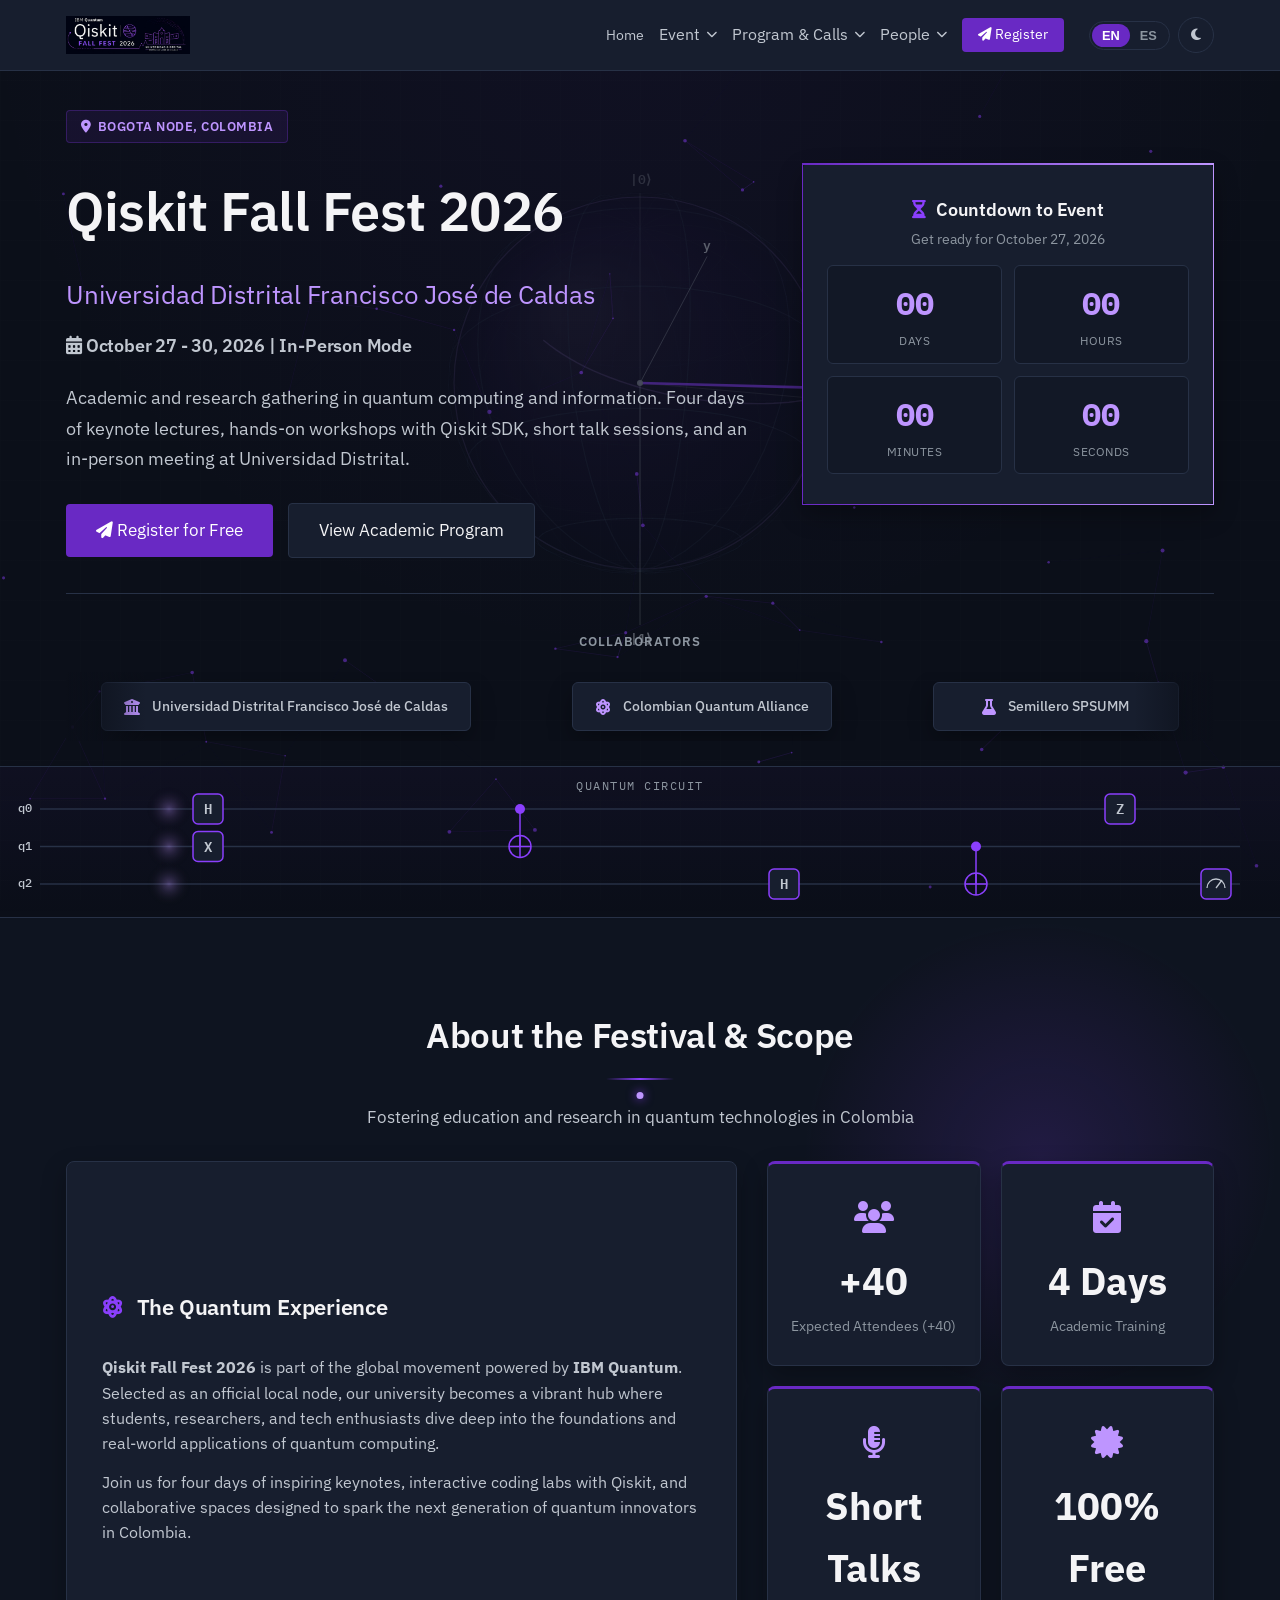
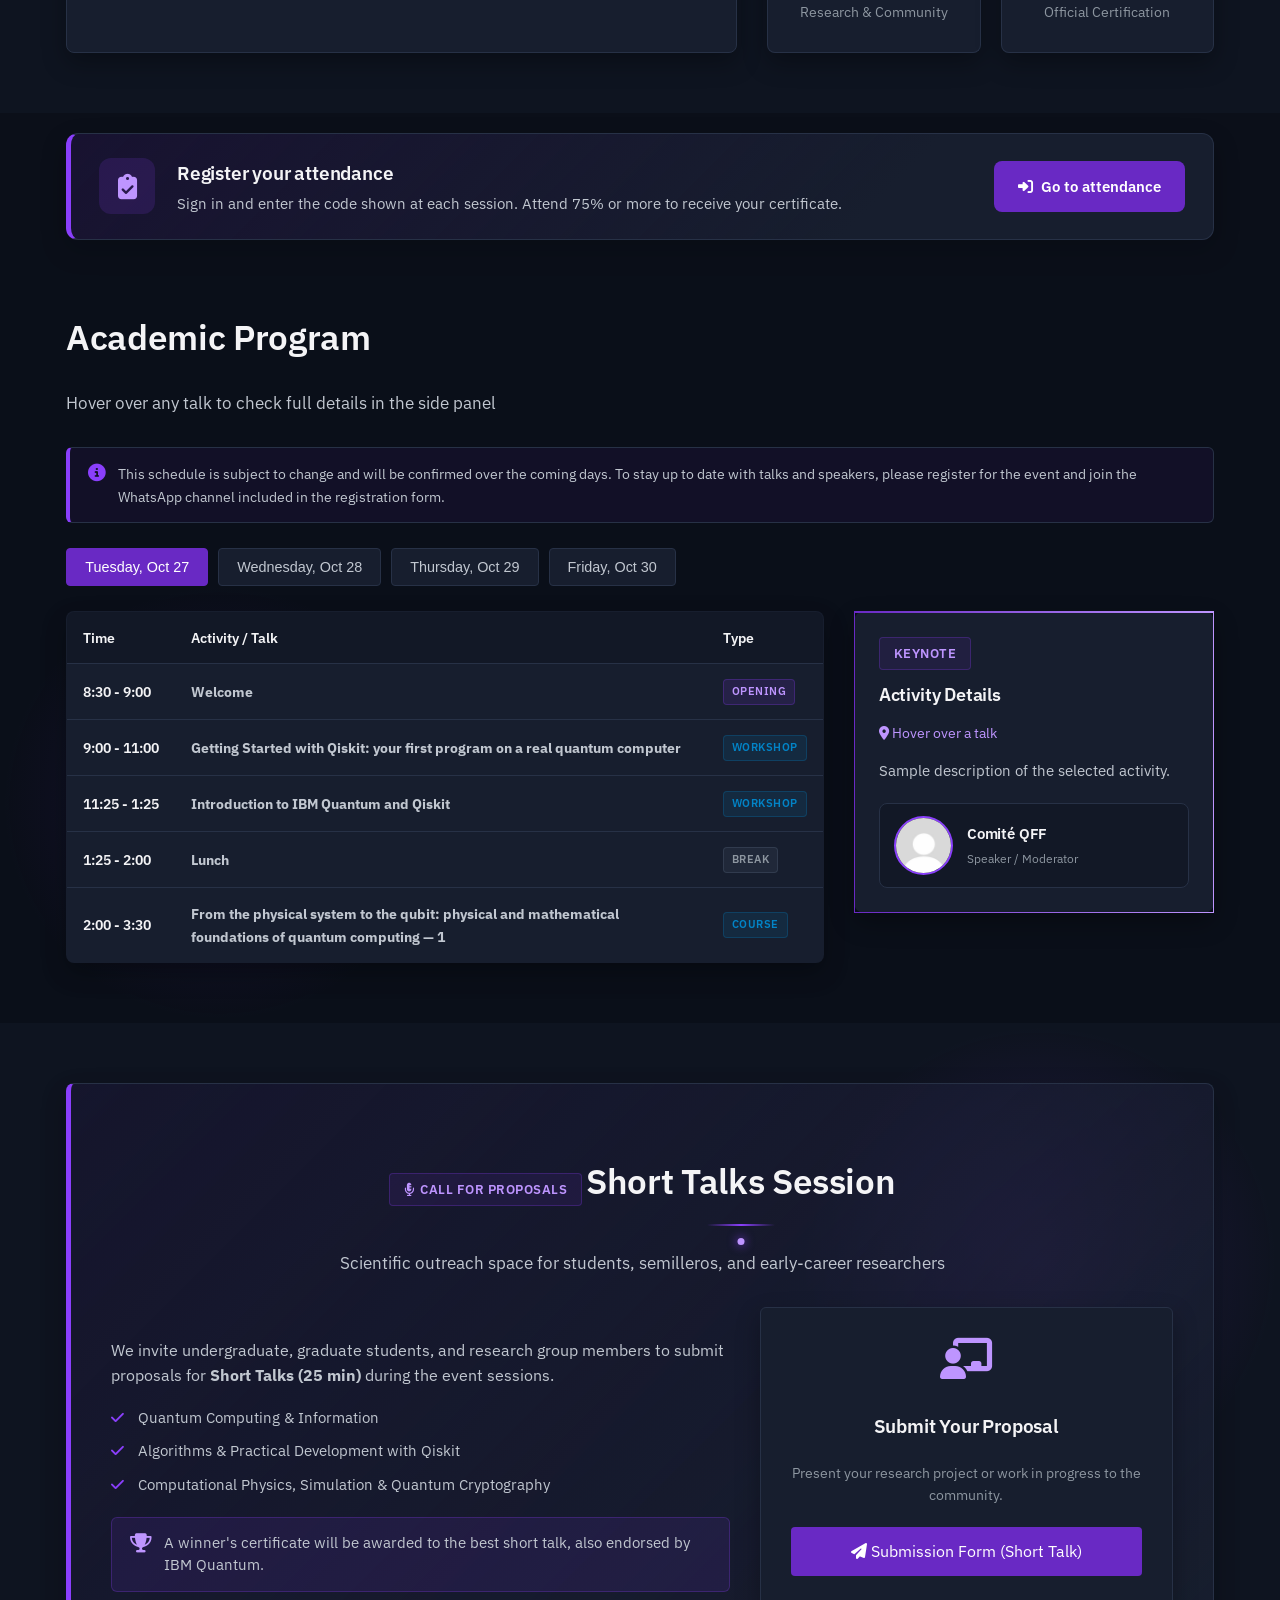
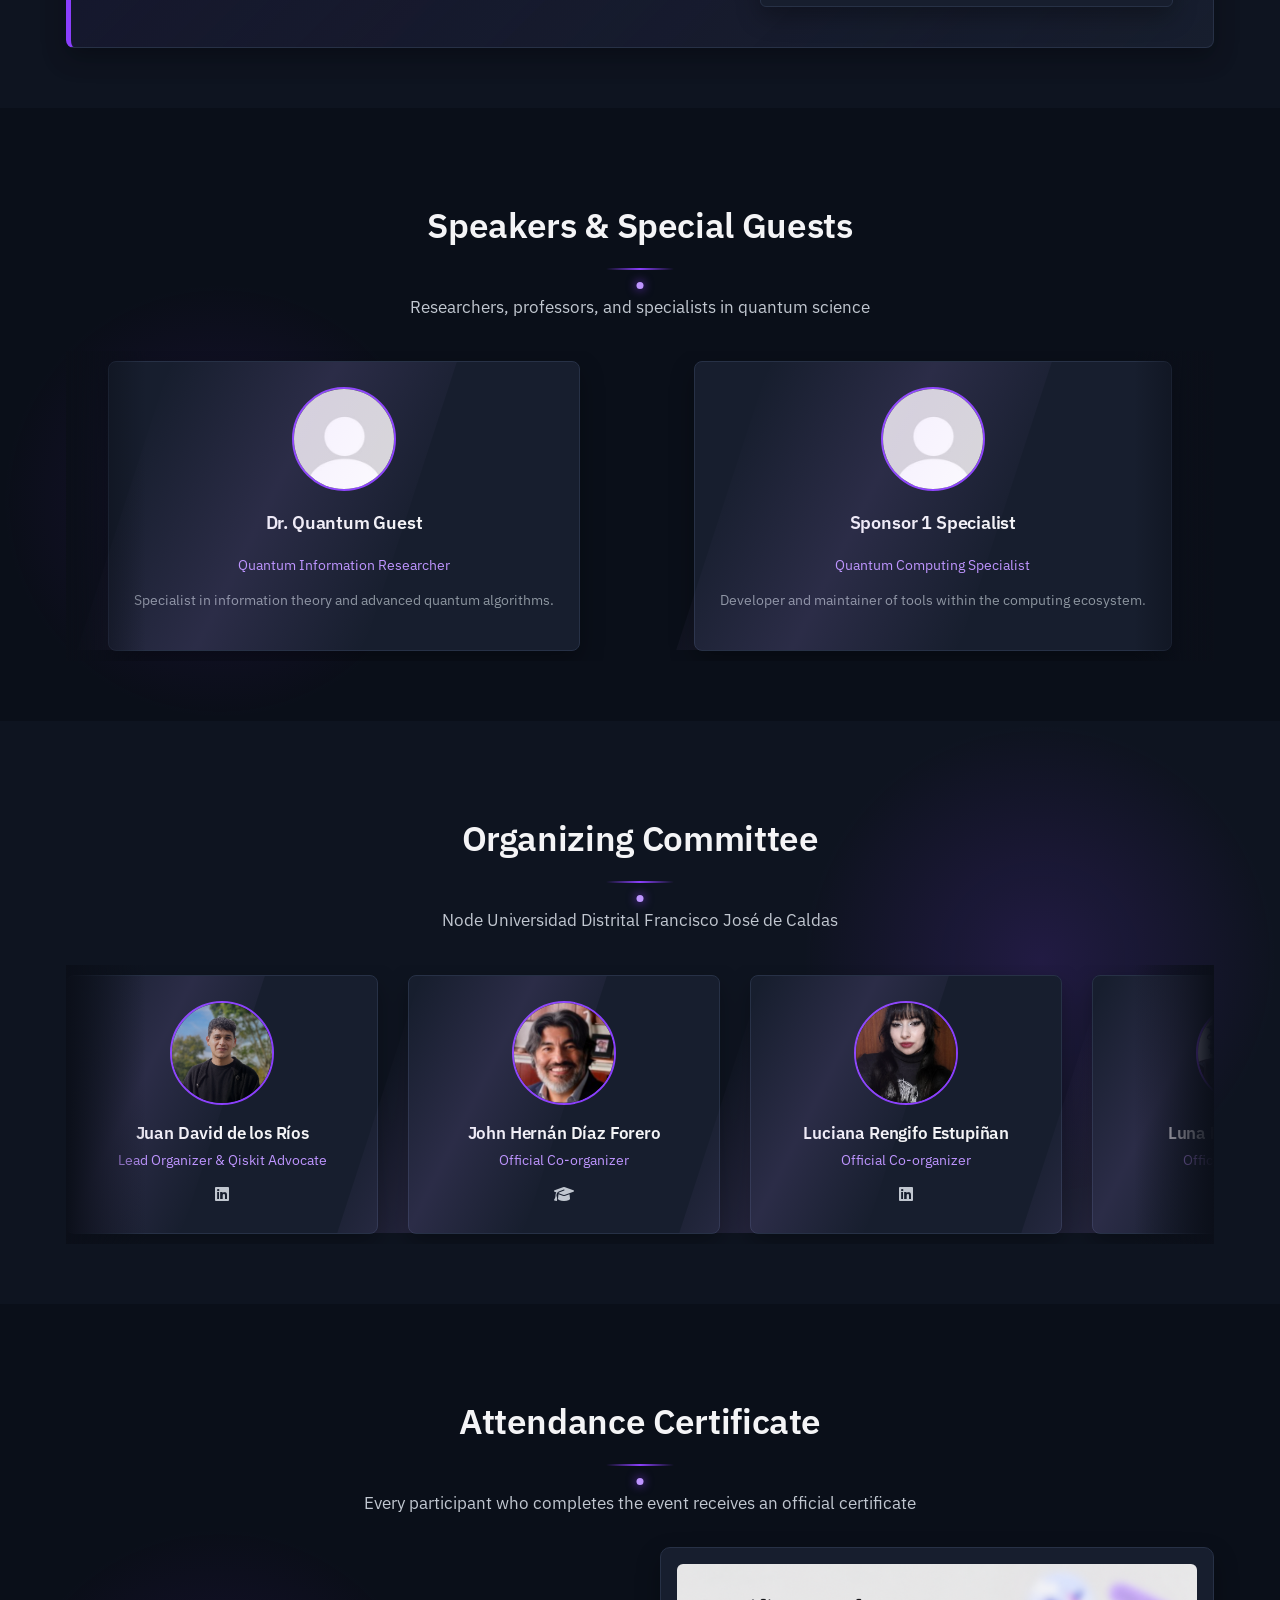
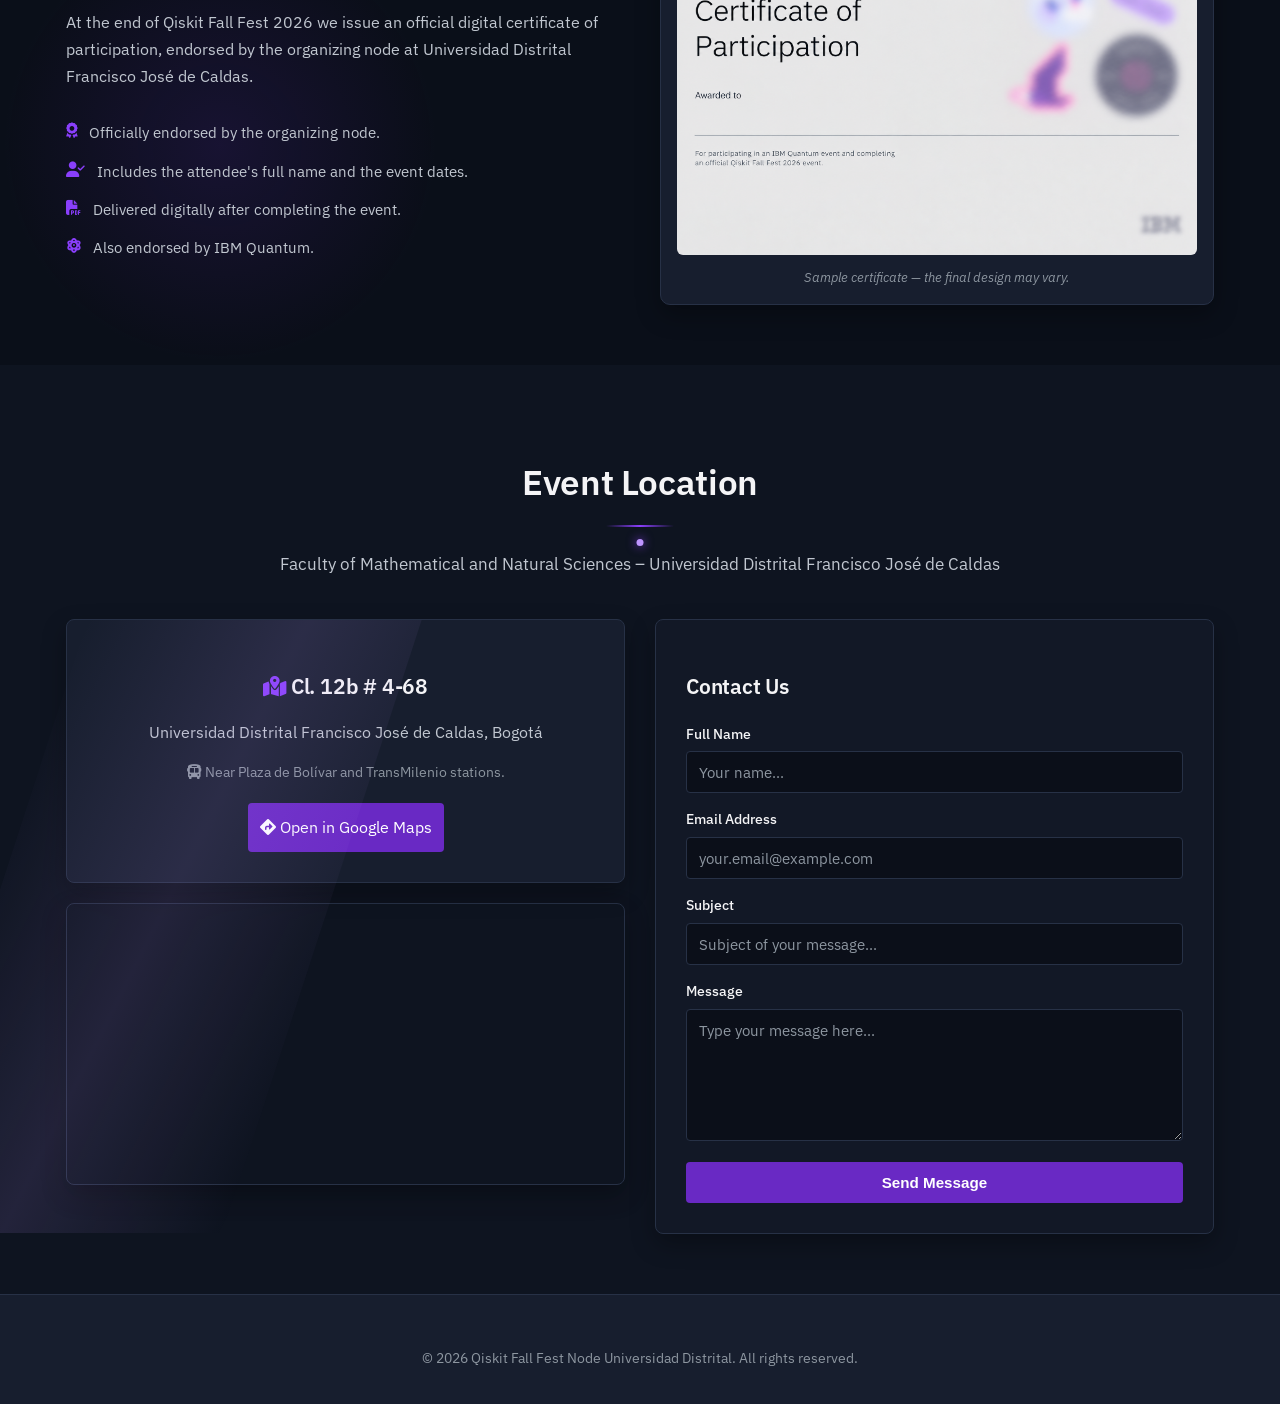
==== index.html @ 5999b95b "Agrega perfiles/resúmenes de Claudia, Federico, Jaime, Diego y Samuel; enlaza foto de Federico - Des" ====
<!DOCTYPE html>
<html lang="en">
<head>
    <meta charset="UTF-8">
    <meta name="viewport" content="width=device-width, initial-scale=1.0">
    <title>Qiskit Fall Fest 2026 - Universidad Distrital Francisco José de Caldas</title>
    <meta name="description" content="Qiskit Fall Fest 2026 at Universidad Distrital Francisco José de Caldas. In-person quantum computing event in Bogotá.">

    <!-- Favicon -->
    <link rel="icon" type="image/png" sizes="32x32" href="favicon.PNG">
    <link rel="icon" type="image/png" sizes="192x192" href="favicon.PNG">
    <link rel="apple-touch-icon" href="favicon.PNG">
    <link rel="shortcut icon" href="favicon.PNG">

    <!-- Fonts & Icons -->
    <link rel="preconnect" href="https://fonts.googleapis.com">
    <link rel="preconnect" href="https://fonts.gstatic.com" crossorigin>
    <link href="https://fonts.googleapis.com/css2?family=IBM+Plex+Sans:wght@300;400;500;600;700&family=IBM+Plex+Mono:wght@400;500&display=swap" rel="stylesheet">
    <link rel="stylesheet" href="https://cdnjs.cloudflare.com/ajax/libs/font-awesome/6.4.0/css/all.min.css">

    <!-- Site styles (modular, see assets/css/) -->
    <link rel="stylesheet" href="assets/css/main.css?v=15">
</head>

<body>

    <!-- Fondo ambiental global tipo constelación cuántica
         (Canvas fijo detrás de todo, assets/js/quantum-field.js) -->
    <canvas class="quantum-field" data-quantum-field aria-hidden="true"></canvas>

    <!-- ========================================== -->
    <!-- 1. BARRA DE NAVEGACIÓN -->
    <!-- ========================================== -->

    <nav
        class="navbar"
        id="navbar"
        style="background-color: var(--ibm-card-bg); border-bottom: 1px solid var(--ibm-border); position: fixed; top: 0; left: 0; width: 100%; z-index: 1000;"
    >
        <div
            class="container"
            style="display: flex; justify-content: space-between; align-items: center; height: 70px;"
        >

            <div class="nav-logo">
                <a
                    href="#home"
                    style="display: flex; align-items: center; text-decoration: none;"
                >
                    <img
                        id="dynamicNavLogo"
                        src="Logos/logo_oscuro.png"
                        alt="Qiskit Fall Fest 2026 Logo"
                        class="nav-dynamic-logo"
                    >
                </a>
            </div>

            <div
                class="nav-menu"
                style="display: flex; align-items: center; gap: 15px;"
                id="nav-menu"
            >

                <a
                    href="#home"
                    class="nav-link"
                    data-i18n="nav-home"
                    style="color: var(--text-secondary); text-decoration: none; font-size: 0.9rem;"
                >
                    Home
                </a>

                <div class="nav-item-dropdown">
                    <span class="nav-link dropdown-toggle">
                        <span data-i18n="menu-event">Event</span>
                        <i class="fas fa-chevron-down" style="font-size: 0.7rem;"></i>
                    </span>

                    <div class="dropdown-menu">
                        <a href="#about" class="dropdown-item" data-i18n="nav-about">
                            About Us
                        </a>

                        <a href="#collaborators" class="dropdown-item" data-i18n="nav-collaborators">
                            Collaborators
                        </a>

                        <!-- CORREGIDO -->
                        <a href="#location-contact" class="dropdown-item" data-i18n="nav-location">
                            Location
                        </a>

                        <a href="#certificate" class="dropdown-item" data-i18n="nav-certificate">
                            Certificate
                        </a>

                        <a href="#faq" class="dropdown-item" data-i18n="nav-faq">
                            FAQ
                        </a>
                    </div>
                </div>

                <div class="nav-item-dropdown">
                    <span class="nav-link dropdown-toggle">
                        <span data-i18n="menu-program">Program & Calls</span>
                        <i class="fas fa-chevron-down" style="font-size: 0.7rem;"></i>
                    </span>

                    <div class="dropdown-menu">
                        <a href="#program" class="dropdown-item" data-i18n="nav-program">
                            Academic Program
                        </a>

                        <a href="#cfp" class="dropdown-item" data-i18n="nav-cfp">
                            Short Talks
                        </a>

                        <a href="asistencia.html" class="dropdown-item" data-i18n="nav-attendance">
                            Attendance
                        </a>
                    </div>
                </div>

                <div class="nav-item-dropdown">
                    <span class="nav-link dropdown-toggle">
                        <span data-i18n="menu-people">People</span>
                        <i class="fas fa-chevron-down" style="font-size: 0.7rem;"></i>
                    </span>

                    <div class="dropdown-menu">
                        <a href="#speakers" class="dropdown-item" data-i18n="nav-speakers">
                            Speakers & Mentors
                        </a>

                        <a href="#organizers" class="dropdown-item" data-i18n="nav-organizers">
                            Organizing Committee
                        </a>
                    </div>
                </div>

                <!-- FORMULARIO REAL DE REGISTRO -->
                <a
                    href="https://docs.google.com/forms/d/e/1FAIpQLSdIPCCZqMLmc59LAYObOcMxxhM1h4F9Ovhmpxf3Az8NHvDZSg/viewform?usp=preview"
                    target="_blank"
                    rel="noopener noreferrer"
                    class="btn btn-primary"
                    style="padding: 6px 16px; font-size: 0.85rem; background-color: var(--ibm-purple); color: white; text-decoration: none; border-radius: 4px;"
                >
                    <i class="fas fa-paper-plane"></i>
                    <span data-i18n="btn-register-nav">Register</span>
                </a>

                <div class="nav-controls">

                    <div class="lang-switcher">
                        <button
                            class="lang-btn active"
                            id="btn-en"
                            onclick="setLanguage('en')"
                        >
                            EN
                        </button>

                        <button
                            class="lang-btn"
                            id="btn-es"
                            onclick="setLanguage('es')"
                        >
                            ES
                        </button>
                    </div>

                    <div class="theme-switcher">
                        <button
                            class="theme-btn"
                            id="themeToggleBtn"
                            onclick="toggleTheme()"
                            aria-label="Toggle theme"
                        >
                            <i class="fas fa-moon" id="themeIcon"></i>
                        </button>
                    </div>

                </div>
            </div>
        </div>
    </nav>

    <!-- ========================================== -->
    <!-- 2. HERO -->
    <!-- ========================================== -->

    <section id="home" class="hero-section-wrapper">

        <!-- Esfera de Bloch como fondo del hero, detrás del título
             (Canvas, assets/js/bloch-sphere.js) -->
        <canvas
            class="bloch-bg"
            data-bloch-sphere
            aria-hidden="true"
        ></canvas>

        <div class="container">

            <div class="hero-grid">

                <div>

                    <span class="call-badge">
                        <i class="fas fa-map-marker-alt"></i>
                        <span data-i18n="hero-node">
                            Bogota Node, Colombia
                        </span>
                    </span>

                    <h1
                        class="hero-title"
                        style="font-size: 3.4rem; margin-top: 12px; margin-bottom: 12px;"
                    >
                        Qiskit Fall Fest 2026
                    </h1>

                    <h2
                        class="hero-subtitle"
                        style="font-size: 1.6rem; color: var(--ibm-soft-purple); font-weight: 400; margin-bottom: 12px;"
                    >
                        Universidad Distrital Francisco José de Caldas
                    </h2>

                    <h2
                        class="hero-date"
                        style="font-size: 1.15rem; color: var(--text-secondary); margin-bottom: 22px;"
                    >
                        <i class="fas fa-calendar-alt"></i>
                        <span data-i18n="hero-date">
                            October 27 - 30, 2026 | In-Person Mode
                        </span>
                    </h2>

                    <p
                        class="hero-description"
                        style="font-size: 1.1rem; color: var(--text-secondary); margin-bottom: 28px; line-height: 1.75;"
                        data-i18n="hero-desc"
                    >
                        Academic and research gathering in quantum computing and information.
                        Four days of keynote lectures, hands-on workshops with Qiskit SDK,
                        short talk sessions, and an in-person meeting at Universidad Distrital.
                    </p>

                    <div
                        class="hero-buttons"
                        style="display: flex; gap: 15px; align-items: center;"
                    >

                        <!-- FORMULARIO REAL DE REGISTRO -->
                        <a
                            href="https://docs.google.com/forms/d/e/1FAIpQLSdIPCCZqMLmc59LAYObOcMxxhM1h4F9Ovhmpxf3Az8NHvDZSg/viewform?usp=preview"
                            target="_blank"
                            rel="noopener noreferrer"
                            class="btn btn-primary"
                            style="padding: 13px 30px; font-size: 1.05rem; background: var(--ibm-purple); color: white; text-decoration: none; border-radius: 4px;"
                        >
                            <i class="fas fa-paper-plane"></i>
                            <span data-i18n="btn-register">
                                Register for Free
                            </span>
                        </a>

                        <a
                            href="#program"
                            class="btn btn-secondary"
                            style="padding: 13px 30px; font-size: 1.05rem; background: var(--ibm-card-bg); color: var(--text-primary); border: 1px solid var(--ibm-border); text-decoration: none; border-radius: 4px;"
                            data-i18n="btn-program"
                        >
                            View Academic Program
                        </a>

                    </div>

                </div>

                <div>

                    <div class="hero-countdown-card">

                        <h3
                            style="color: var(--text-primary); font-size: 1.15rem; margin: 0 0 4px 0;"
                        >
                            <i
                                class="fas fa-hourglass-half"
                                style="color: var(--ibm-light-purple); margin-right: 6px;"
                            ></i>

                            <span data-i18n="cd-title">
                                Countdown to Event
                            </span>
                        </h3>

                        <p
                            style="color: var(--text-muted); font-size: 0.85rem; margin: 0;"
                            data-i18n="cd-subtitle"
                        >
                            Get ready for October 27, 2026
                        </p>

                        <div class="hero-countdown-grid">

                            <div class="time-box">
                                <span id="cd-days">00</span>
                                <p data-i18n="cd-days">Days</p>
                            </div>

                            <div class="time-box">
                                <span id="cd-hours">00</span>
                                <p data-i18n="cd-hours">Hours</p>
                            </div>

                            <div class="time-box">
                                <span id="cd-minutes">00</span>
                                <p data-i18n="cd-minutes">Minutes</p>
                            </div>

                            <div class="time-box">
                                <span id="cd-seconds">00</span>
                                <p data-i18n="cd-seconds">Seconds</p>
                            </div>

                        </div>
                    </div>
                </div>
            </div>

            <!-- ========================================== -->
            <!-- COLABORADORES -->
            <!-- ========================================== -->

            <div
                id="collaborators"
                style="margin-top: 30px; padding-top: 25px; border-top: 1px solid var(--ibm-border);"
            >

                <h3
                    style="text-align: center; color: var(--text-muted); font-size: 0.8rem; text-transform: uppercase; letter-spacing: 1px; font-weight: 600; margin-bottom: 20px;"
                    data-i18n="collab-heading"
                >
                    Collaborators
                </h3>

                <!-- Marquee: el segundo track es un clon aria-hidden para el
                     scroll infinito. Para añadir un colaborador, edita AMBOS
                     tracks (o regenera desde la lista en el script). -->
                <div class="marquee-container">

                    <div class="marquee-track">

                        <div class="collab-card">
                            <i class="fas fa-university" style="color: var(--ibm-soft-purple);"></i>
                            <span class="collab-name">Universidad Distrital Francisco José de Caldas</span>
                        </div>

                        <div class="collab-card">
                            <i class="fas fa-atom" style="color: var(--ibm-soft-purple);"></i>
                            <span class="collab-name">Colombian Quantum Alliance</span>
                        </div>

                        <div class="collab-card">
                            <i class="fas fa-flask" style="color: var(--ibm-soft-purple);"></i>
                            <span class="collab-name">Semillero SPSUMM</span>
                        </div>

                    </div>

                    <div class="marquee-track" aria-hidden="true">

                        <div class="collab-card">
                            <i class="fas fa-university" style="color: var(--ibm-soft-purple);"></i>
                            <span class="collab-name">Universidad Distrital Francisco José de Caldas</span>
                        </div>

                        <div class="collab-card">
                            <i class="fas fa-atom" style="color: var(--ibm-soft-purple);"></i>
                            <span class="collab-name">Colombian Quantum Alliance</span>
                        </div>

                        <div class="collab-card">
                            <i class="fas fa-flask" style="color: var(--ibm-soft-purple);"></i>
                            <span class="collab-name">Semillero SPSUMM</span>
                        </div>

                    </div>

                </div>
            </div>
        </div>
    </section>

    <!-- ========================================== -->
    <!-- BANDA: CIRCUITO CUÁNTICO ANIMADO -->
    <!-- ========================================== -->

    <div class="circuit-band" aria-hidden="true">
        <span class="circuit-label" data-i18n="circuit-label">Quantum Circuit</span>
        <canvas class="circuit-canvas" data-quantum-circuit></canvas>
    </div>

    <!-- ========================================== -->
    <!-- 3. SOBRE EL EVENTO -->
    <!-- ========================================== -->

    <section
        id="about"
        class="about"
        style="padding: 60px 0;"
    >

        <div class="container">

            <div class="section-header reveal">

                <h2
                    class="section-title"
                    data-i18n="about-title"
                >
                    About the Festival & Scope
                </h2>

                <p
                    class="section-subtitle"
                    data-i18n="about-subtitle"
                >
                    Fostering education and research in quantum technologies in Colombia
                </p>

            </div>

            <div
                class="two-col-grid reveal"
                style="align-items: center;"
            >

                <div
                    class="event-card"
                    style="padding: 35px; height: 100%; box-sizing: border-box; display: flex; flex-direction: column; justify-content: center;"
                >

                    <h3
                        style="color: var(--text-primary); margin-bottom: 15px; font-size: 1.35rem;"
                    >
                        <i
                            class="fas fa-atom"
                            style="color: var(--ibm-light-purple); margin-right: 8px;"
                        ></i>

                        <span data-i18n="about-framework-head">
                            The Quantum Experience
                        </span>
                    </h3>

                    <p
                        style="margin-bottom: 14px; color: var(--text-secondary); font-size: 0.98rem;"
                        data-i18n="about-p1"
                    >
                        <strong>Qiskit Fall Fest 2026</strong> is part of the global movement
                        powered by <strong>IBM Quantum</strong>. Selected as an official local
                        node, our university becomes a vibrant hub where students, researchers,
                        and tech enthusiasts dive deep into the foundations and real-world
                        applications of quantum computing.
                    </p>

                    <p
                        style="color: var(--text-secondary); font-size: 0.98rem; margin: 0;"
                        data-i18n="about-p2"
                    >
                        Join us for four days of inspiring keynotes, interactive coding labs
                        with Qiskit, and collaborative spaces designed to spark the next
                        generation of quantum innovators in Colombia.
                    </p>

                </div>

                <div>

                    <div class="impact-mini-grid reveal">

                        <div class="event-card impact-card">
                            <div class="impact-icon">
                                <i class="fas fa-users"></i>
                            </div>

                            <div class="impact-number">
                                <span data-count="40" data-prefix="+">+40</span>
                            </div>

                            <div
                                class="impact-label"
                                data-i18n="impact-attendees"
                            >
                                Expected Attendees (+40)
                            </div>
                        </div>

                        <div class="event-card impact-card">
                            <div class="impact-icon">
                                <i class="fas fa-calendar-check"></i>
                            </div>

                            <div class="impact-number">
                                <span data-count="4">4</span> <span data-i18n="impact-days-unit">Days</span>
                            </div>

                            <div
                                class="impact-label"
                                data-i18n="impact-training"
                            >
                                Academic Training
                            </div>
                        </div>

                        <div class="event-card impact-card">
                            <div class="impact-icon">
                                <i class="fas fa-microphone-alt"></i>
                            </div>

                            <div class="impact-number">
                                Short Talks
                            </div>

                            <div
                                class="impact-label"
                                data-i18n="impact-challenge"
                            >
                                Research & Community
                            </div>
                        </div>

                        <div class="event-card impact-card">
                            <div class="impact-icon">
                                <i class="fas fa-certificate"></i>
                            </div>

                            <div class="impact-number">
                                100% Free
                            </div>

                            <div
                                class="impact-label"
                                data-i18n="impact-cert"
                            >
                                Official Certification
                            </div>
                        </div>

                    </div>
                </div>
            </div>
        </div>
    </section>

    <!-- ========================================== -->
    <!-- BANNER: REGISTRO DE ASISTENCIA -->
    <!-- ========================================== -->

    <section id="attendance-cta" style="padding: 20px 0 0 0;">
        <div class="container">
            <div class="attendance-banner reveal">
                <div class="attendance-banner-icon">
                    <i class="fas fa-clipboard-check"></i>
                </div>
                <div class="attendance-banner-text">
                    <h3 data-i18n="att-banner-title">Register your attendance</h3>
                    <p data-i18n="att-banner-desc">
                        Sign in and enter the code shown at each session.
                        Attend 75% or more to receive your certificate.
                    </p>
                </div>
                <a href="asistencia.html" class="attendance-banner-btn">
                    <i class="fas fa-right-to-bracket"></i>
                    <span data-i18n="att-banner-btn">Go to attendance</span>
                </a>
            </div>
        </div>
    </section>

    <!-- ========================================== -->
    <!-- 4. PROGRAMA ACADÉMICO -->
    <!-- ========================================== -->

    <section
        id="program"
        class="events"
        style="padding: 40px 0 60px 0;"
    >

        <div class="container">

            <div style="margin-bottom: 30px;">

                <h2
                    class="section-title"
                    style="text-align: left;"
                    data-i18n="program-title"
                >
                    Academic Program
                </h2>

                <p
                    class="section-subtitle"
                    style="text-align: left;"
                    data-i18n="program-subtitle"
                >
                    Hover over any talk to check full details in the side panel
                </p>

            </div>

            <!-- Aviso: el programa está sujeto a cambios -->
            <div class="schedule-notice">
                <i class="fas fa-info-circle"></i>
                <p data-i18n="program-notice">
                    This schedule is subject to change and will be confirmed over the
                    coming days. To stay up to date with talks and speakers, please
                    register for the event and join the WhatsApp channel included in the
                    registration form.
                </p>
            </div>

            <!-- DÍAS -->

            <div
                class="schedule-tabs"
                style="display: flex; justify-content: flex-start; gap: 10px; margin-bottom: 25px; flex-wrap: wrap;"
            >

                <button
                    class="tab-btn active"
                    id="btnDay1"
                    onclick="switchDayTable('day1', this)"
                    data-i18n="day-1"
                >
                    Tuesday, Oct 27
                </button>

                <button
                    class="tab-btn"
                    id="btnDay2"
                    onclick="switchDayTable('day2', this)"
                    data-i18n="day-2"
                >
                    Wednesday, Oct 28
                </button>

                <button
                    class="tab-btn"
                    id="btnDay3"
                    onclick="switchDayTable('day3', this)"
                    data-i18n="day-3"
                >
                    Thursday, Oct 29
                </button>

                <button
                    class="tab-btn"
                    id="btnDay4"
                    onclick="switchDayTable('day4', this)"
                    data-i18n="day-4"
                >
                    Friday, Oct 30
                </button>

            </div>

            <!--
                ====================================================================
                CÓMO EDITAR EL CRONOGRAMA
                ====================================================================
                Hay 4 días: #table-day1 ... #table-day4. Solo el día activo se
                muestra; los botones de arriba (switchDayTable) alternan entre ellos.

                Cada fila de la tabla sigue SIEMPRE este patrón:

                  <tr class="schedule-row"
                      onmouseenter="showSideDetails('DESC', 'TAG', 'HORA', 'LUGAR', 'PONENTE', 'FOTO')">
                      <td>HORA</td>
                      <td><strong data-i18n="CLAVE-ACTIVIDAD">Actividad</strong></td>
                      <td><span class="event-tag TAG-CLASE" data-i18n="CLAVE-TAG">Tipo</span></td>
                  </tr>

                - HORA .............. texto libre, p. ej. "10:10 - 11:30"
                - CLAVE-ACTIVIDAD ... clave de traducción en assets/js/i18n.js (act-*)
                - TAG-CLASE ......... color del tag: tag-keynote | tag-workshop | tag-talk | tag-break
                - CLAVE-TAG ........ clave de traducción del tipo (tag-*)
                - showSideDetails(...) rellena el panel lateral al pasar el cursor:
                    DESC    -> clave de descripción (i18n)
                    TAG     -> clave del badge (i18n)
                    LUGAR   -> clave de ubicación (i18n), p. ej. loc-aud
                    PONENTE -> nombre (texto libre)
                    FOTO    -> ruta de la foto, p. ej. 'speakers/nombre.jpg'

                Para añadir texto nuevo, agrega la clave en AMBOS idiomas (en/es)
                dentro de assets/js/i18n.js.
                ====================================================================
            -->

            <div class="program-layout">

                <div>

                    <!-- DÍA 1 -->

                    <div
                        id="table-day1"
                        class="day-table-container"
                    >

                        <table class="schedule-table">

                            <thead>
                                <tr>
                                    <th data-i18n="th-time">Time</th>
                                    <th data-i18n="th-activity">Activity / Talk</th>
                                    <th data-i18n="th-type">Type</th>
                                </tr>
                            </thead>

                            <tbody>

                                <tr
                                    class="schedule-row"
                                    onmouseenter="showSideDetails('desc-welcome', 'tag-open', '8:30 - 9:00', 'loc-azul', 'Equipo QFF', 'Logos/logo_claro.png')"
                                >
                                    <td>8:30 - 9:00</td>
                                    <td><strong data-i18n="act-welcome">Welcome</strong></td>
                                    <td><span class="event-tag tag-keynote" data-i18n="tag-open">Opening</span></td>
                                </tr>

                                <tr
                                    class="schedule-row"
                                    onmouseenter="showSideDetails('desc-d1-nicolas', 'tag-work', '9:00 - 11:00', 'loc-sistemas', 'Nicolás Avilán', 'img_ponentes/Nicolas.png')"
                                >
                                    <td>9:00 - 11:00</td>
                                    <td><strong data-i18n="act-d1-nicolas">Getting Started with Qiskit</strong></td>
                                    <td><span class="event-tag tag-workshop" data-i18n="tag-work">Workshop</span></td>
                                </tr>

                                <tr
                                    class="schedule-row"
                                    onmouseenter="showSideDetails('desc-d1-daniel', 'tag-work', '11:25 - 1:25', 'loc-206', 'Daniel Sierra', 'img_ponentes/daniel_sierra.png')"
                                >
                                    <td>11:25 - 1:25</td>
                                    <td><strong data-i18n="act-d1-daniel">Introduction to IBM Quantum and Qiskit</strong></td>
                                    <td><span class="event-tag tag-workshop" data-i18n="tag-work">Workshop</span></td>
                                </tr>

                                <tr
                                    class="schedule-row"
                                    onmouseenter="showSideDetails('desc-lunch', 'tag-break', '1:25 - 2:00', 'loc-na', 'Comité QFF', 'Org_team/ejemplo.jpg')"
                                >
                                    <td>1:25 - 2:00</td>
                                    <td><strong data-i18n="act-lunch">Lunch</strong></td>
                                    <td><span class="event-tag tag-break" data-i18n="tag-break">Break</span></td>
                                </tr>

                                <tr
                                    class="schedule-row"
                                    onmouseenter="showSideDetails('desc-d1-john', 'tag-course', '2:00 - 3:30', 'loc-azul', 'John Hernán Díaz Forero', 'img_ponentes/john.png')"
                                >
                                    <td>2:00 - 3:30</td>
                                    <td><strong data-i18n="act-d1-john">From the physical system to the qubit — 1</strong></td>
                                    <td><span class="event-tag tag-workshop" data-i18n="tag-course">Course</span></td>
                                </tr>

                            </tbody>
                        </table>
                    </div>

                    <!-- DÍA 2 -->

                    <div
                        id="table-day2"
                        class="day-table-container"
                        style="display: none;"
                    >

                        <table class="schedule-table">

                            <thead>
                                <tr>
                                    <th data-i18n="th-time">Time</th>
                                    <th data-i18n="th-activity">Activity / Talk</th>
                                    <th data-i18n="th-type">Type</th>
                                </tr>
                            </thead>

                            <tbody>

                                <tr class="schedule-row"
                                    onmouseenter="showSideDetails('desc-d2-camilo', 'tag-key', '10:00 - 11:30', 'loc-azul', 'Camilo Andrés Espejo Pabón', 'img_ponentes/camilo.png')">
                                    <td>10:00 - 11:30</td>
                                    <td><strong data-i18n="act-d2-camilo">From quantum phenomena to quantum information</strong></td>
                                    <td><span class="event-tag tag-keynote" data-i18n="tag-key">Keynote</span></td>
                                </tr>

                                <tr class="schedule-row"
                                    onmouseenter="showSideDetails('desc-d2-enrique', 'tag-key', '11:35 - 12:55', 'loc-205', 'Enrique Anguiano Vara', 'Org_team/ejemplo.jpg')">
                                    <td>11:35 - 12:55</td>
                                    <td><strong data-i18n="act-d2-enrique">Quantum Algorithms for Quantum Chemistry</strong></td>
                                    <td><span class="event-tag tag-keynote" data-i18n="tag-key">Keynote</span></td>
                                </tr>

                                <tr class="schedule-row"
                                    onmouseenter="showSideDetails('desc-lunch', 'tag-break', '12:55 - 2:00', 'loc-na', 'Comité QFF', 'Org_team/ejemplo.jpg')">
                                    <td>12:55 - 2:00</td>
                                    <td><strong data-i18n="act-lunch">Lunch</strong></td>
                                    <td><span class="event-tag tag-break" data-i18n="tag-break">Break</span></td>
                                </tr>

                                <tr class="schedule-row"
                                    onmouseenter="showSideDetails('desc-d2-john', 'tag-course', '2:00 - 3:30', 'loc-azul', 'John Hernán Díaz Forero', 'img_ponentes/john.png')">
                                    <td>2:00 - 3:30</td>
                                    <td><strong data-i18n="act-d2-john">From the physical system to the qubit — 2</strong></td>
                                    <td><span class="event-tag tag-workshop" data-i18n="tag-course">Course</span></td>
                                </tr>

                                <tr class="schedule-row"
                                    onmouseenter="showSideDetails('desc-d2-mateo', 'tag-short', '3:30 - 3:55', 'loc-azul', 'Mateo Maldonado', 'Org_team/mateo.png')">
                                    <td>3:30 - 3:55</td>
                                    <td><strong data-i18n="act-d2-mateo">Quantum brachistochrone</strong></td>
                                    <td><span class="event-tag tag-talk" data-i18n="tag-short">Short Talk</span></td>
                                </tr>

                            </tbody>
                        </table>
                    </div>

                    <!-- DÍA 3 -->

                    <div
                        id="table-day3"
                        class="day-table-container"
                        style="display: none;"
                    >

                        <table class="schedule-table">

                            <thead>
                                <tr>
                                    <th data-i18n="th-time">Time</th>
                                    <th data-i18n="th-activity">Activity / Talk</th>
                                    <th data-i18n="th-type">Type</th>
                                </tr>
                            </thead>

                            <tbody>

                                <tr class="schedule-row"
                                    onmouseenter="showSideDetails('desc-d3-claudia', 'tag-key', '10:00 - 11:20', 'loc-azul', 'Claudia Zendejas Morales', 'img_ponentes/claudia.png')">
                                    <td>10:00 - 11:20</td>
                                    <td><strong data-i18n="act-d3-claudia">Non-local quantum games for financial decisions</strong></td>
                                    <td><span class="event-tag tag-keynote" data-i18n="tag-key">Keynote</span></td>
                                </tr>

                                <tr class="schedule-row"
                                    onmouseenter="showSideDetails('desc-d3-federico', 'tag-key', '11:25 - 12:45', 'loc-azul', 'Federico Holik', 'img_ponentes/federico.png')">
                                    <td>11:25 - 12:45</td>
                                    <td><strong data-i18n="act-d3-federico">Benchmarking quantum computers via nonlocality</strong></td>
                                    <td><span class="event-tag tag-keynote" data-i18n="tag-key">Keynote</span></td>
                                </tr>

                                <tr class="schedule-row"
                                    onmouseenter="showSideDetails('desc-lunch', 'tag-break', '12:45 - 2:05', 'loc-na', 'Comité QFF', 'Org_team/ejemplo.jpg')">
                                    <td>12:45 - 2:05</td>
                                    <td><strong data-i18n="act-lunch">Lunch</strong></td>
                                    <td><span class="event-tag tag-break" data-i18n="tag-break">Break</span></td>
                                </tr>

                                <tr class="schedule-row"
                                    onmouseenter="showSideDetails('desc-d3-juan', 'tag-key', '2:05 - 3:05', 'loc-azul', 'Juan de los Ríos', 'Org_team/Juan.png')">
                                    <td>2:05 - 3:05</td>
                                    <td><strong data-i18n="act-d3-juan">What if knowing more means knowing less?</strong></td>
                                    <td><span class="event-tag tag-keynote" data-i18n="tag-key">Keynote</span></td>
                                </tr>

                                <tr class="schedule-row"
                                    onmouseenter="showSideDetails('desc-d3-julian', 'tag-short', '3:10 - 3:35', 'loc-azul', 'Julián Aros', 'img_ponentes/julian_aros.png')">
                                    <td>3:10 - 3:35</td>
                                    <td><strong data-i18n="act-d3-julian">Kagome lattice ground-state energy via VQE</strong></td>
                                    <td><span class="event-tag tag-talk" data-i18n="tag-short">Short Talk</span></td>
                                </tr>

                            </tbody>
                        </table>
                    </div>

                    <!-- DÍA 4 -->

                    <div
                        id="table-day4"
                        class="day-table-container"
                        style="display: none;"
                    >

                        <table class="schedule-table">

                            <thead>
                                <tr>
                                    <th data-i18n="th-time">Time</th>
                                    <th data-i18n="th-activity">Activity / Talk</th>
                                    <th data-i18n="th-type">Type</th>
                                </tr>
                            </thead>

                            <tbody>

                                <tr class="schedule-row"
                                    onmouseenter="showSideDetails('desc-d4-esteban1', 'tag-key', '10:00 - 11:20', 'loc-azul', 'Esteban Hernández', 'Org_team/ejemplo.jpg')">
                                    <td>10:00 - 11:20</td>
                                    <td><strong data-i18n="act-d4-esteban1">Keynote</strong></td>
                                    <td><span class="event-tag tag-keynote" data-i18n="tag-key">Keynote</span></td>
                                </tr>

                                <tr class="schedule-row"
                                    onmouseenter="showSideDetails('desc-d4-esteban2', 'tag-key', '11:25 - 12:05', 'loc-azul', 'Esteban Hernández', 'Org_team/ejemplo.jpg')">
                                    <td>11:25 - 12:05</td>
                                    <td><strong data-i18n="act-d4-esteban2">Cybercolombia</strong></td>
                                    <td><span class="event-tag tag-keynote" data-i18n="tag-key">Keynote</span></td>
                                </tr>

                                <tr class="schedule-row"
                                    onmouseenter="showSideDetails('desc-lunch', 'tag-break', '12:05 - 1:25', 'loc-na', 'Comité QFF', 'Org_team/ejemplo.jpg')">
                                    <td>12:05 - 1:25</td>
                                    <td><strong data-i18n="act-lunch">Lunch</strong></td>
                                    <td><span class="event-tag tag-break" data-i18n="tag-break">Break</span></td>
                                </tr>

                                <tr class="schedule-row"
                                    onmouseenter="showSideDetails('desc-d4-jaime', 'tag-key', '1:25 - 2:45', 'loc-azul', 'Jaime Alexander Jiménez', 'Org_team/ejemplo.jpg')">
                                    <td>1:25 - 2:45</td>
                                    <td><strong data-i18n="act-d4-jaime">QDSV: From the problem to quantum execution</strong></td>
                                    <td><span class="event-tag tag-keynote" data-i18n="tag-key">Keynote</span></td>
                                </tr>

                                <tr class="schedule-row"
                                    onmouseenter="showSideDetails('desc-d4-diego', 'tag-short', '2:50 - 3:15', 'loc-azul', 'Diego Felipe Yate Díaz', 'Org_team/ejemplo.jpg')">
                                    <td>2:50 - 3:15</td>
                                    <td><strong data-i18n="act-d4-diego">Quantum error correction: topological codes</strong></td>
                                    <td><span class="event-tag tag-talk" data-i18n="tag-short">Short Talk</span></td>
                                </tr>

                                <tr class="schedule-row"
                                    onmouseenter="showSideDetails('desc-d4-samuel', 'tag-short', '3:15 - 3:40', 'loc-azul', 'Samuel Murillo Herrera', 'Org_team/ejemplo.jpg')">
                                    <td>3:15 - 3:40</td>
                                    <td><strong data-i18n="act-d4-samuel">Quantum Simulation of Neutrino Flavor Oscillations</strong></td>
                                    <td><span class="event-tag tag-talk" data-i18n="tag-short">Short Talk</span></td>
                                </tr>

                                <tr class="schedule-row"
                                    onmouseenter="showSideDetails('desc-break', 'tag-break', '3:40 - 3:55', 'loc-na', 'Comité QFF', 'Org_team/ejemplo.jpg')">
                                    <td>3:40 - 3:55</td>
                                    <td><strong data-i18n="act-break">Break</strong></td>
                                    <td><span class="event-tag tag-break" data-i18n="tag-break">Break</span></td>
                                </tr>

                                <tr class="schedule-row"
                                    onmouseenter="showSideDetails('desc-d4-clausura', 'tag-closing', '3:55 - 4:20', 'loc-azul', 'Equipo QFF', 'Logos/logo_claro.png')">
                                    <td>3:55 - 4:20</td>
                                    <td><strong data-i18n="act-d4-clausura">Closing — Awards & Certificates</strong></td>
                                    <td><span class="event-tag tag-keynote" data-i18n="tag-closing">Closing</span></td>
                                </tr>

                            </tbody>
                        </table>
                    </div>

                </div>

                <!-- PANEL LATERAL -->

                <div>

                    <div class="side-detail-panel">

                        <span
                            id="sideBadge"
                            class="call-badge"
                            style="margin-bottom: 10px;"
                        >
                            Keynote
                        </span>

                        <h3
                            id="sideTitle"
                            style="margin: 0 0 8px 0; font-size: 1.15rem; color: var(--text-primary);"
                            data-i18n="side-title"
                        >
                            Activity Details
                        </h3>

                        <p
                            id="sideLocation"
                            style="color: var(--ibm-soft-purple); font-size: 0.85rem; margin-bottom: 14px;"
                        >
                            <i class="fas fa-map-marker-alt"></i>
                            <span data-i18n="side-hover-hint">
                                Hover over a talk
                            </span>
                        </p>

                        <p
                            id="sideDescription"
                            style="font-size: 0.92rem; line-height: 1.6; color: var(--text-secondary); margin-bottom: 20px;"
                            data-i18n="desc-example"
                        >
                            Sample description of the selected activity.
                        </p>

                        <div
                            style="display: flex; align-items: center; gap: 14px; background: var(--ibm-section-alt); padding: 12px 14px; border-radius: 8px; border: 1px solid var(--ibm-border);"
                        >

                            <img
                                id="sideSpeakerImg"
                                src="Org_team/ejemplo.jpg"
                                alt="Speaker"
                                style="width: 55px; height: 55px; border-radius: 50%; object-fit: cover; border: 2px solid var(--ibm-light-purple); flex-shrink: 0;"
                            >

                            <div>

                                <h4
                                    id="sideSpeakerName"
                                    style="margin: 0; font-size: 0.92rem; color: var(--text-primary);"
                                >
                                    Comité QFF
                                </h4>

                                <p
                                    id="sideSpeakerRole"
                                    style="margin: 3px 0 0 0; font-size: 0.78rem; color: var(--text-muted);"
                                    data-i18n="side-role"
                                >
                                    Speaker / Moderator
                                </p>

                            </div>

                        </div>

                    </div>
                </div>

            </div>
        </div>
    </section>

    <!-- ========================================== -->
    <!-- 5. CALL FOR PAPERS -->
    <!-- ========================================== -->

    <section
        id="cfp"
        style="padding: 60px 0;"
    >

        <div class="container">

            <div class="call-section">

                <div
                    class="section-header reveal"
                    style="margin-bottom: 30px;"
                >

                    <span class="call-badge">
                        <i class="fas fa-microphone-alt"></i>
                        Call for Proposals
                    </span>

                    <h2
                        class="section-title"
                        data-i18n="cfp-title"
                    >
                        Short Talks Session
                    </h2>

                    <p
                        class="section-subtitle"
                        data-i18n="cfp-subtitle"
                    >
                        Scientific outreach space for students, semilleros, and early-career researchers
                    </p>

                </div>

                <div
                    class="two-col-grid reveal"
                    style="align-items: center;"
                >

                    <div>

                        <p
                            style="font-size: 0.98rem; line-height: 1.6; color: var(--text-secondary); margin-bottom: 18px;"
                            data-i18n="cfp-desc"
                        >
                            We invite undergraduate, graduate students, and research group members
                            to submit proposals for <strong>Short Talks (25 min)</strong> during the event sessions.
                        </p>

                        <ul
                            style="list-style: none; padding: 0; margin: 0; color: var(--text-secondary); font-size: 0.92rem;"
                        >

                            <li style="margin-bottom: 10px;">
                                <i
                                    class="fas fa-check"
                                    style="color: var(--ibm-light-purple); margin-right: 10px;"
                                ></i>

                                <span data-i18n="cfp-t1">
                                    Quantum Computing & Information
                                </span>
                            </li>

                            <li style="margin-bottom: 10px;">
                                <i
                                    class="fas fa-check"
                                    style="color: var(--ibm-light-purple); margin-right: 10px;"
                                ></i>

                                <span data-i18n="cfp-t2">
                                    Algorithms & Practical Development with Qiskit
                                </span>
                            </li>

                            <li style="margin-bottom: 10px;">
                                <i
                                    class="fas fa-check"
                                    style="color: var(--ibm-light-purple); margin-right: 10px;"
                                ></i>

                                <span data-i18n="cfp-t3">
                                    Computational Physics, Simulation & Quantum Cryptography
                                </span>
                            </li>

                        </ul>

                        <!-- Premio a la mejor charla corta -->
                        <div class="cfp-award">
                            <i class="fas fa-trophy"></i>
                            <p data-i18n="cfp-award">
                                A winner's certificate will be awarded to the best short talk,
                                also endorsed by IBM Quantum.
                            </p>
                        </div>

                    </div>

                    <div
                        style="text-align: center; background: var(--ibm-card-bg); padding: 30px; border-radius: 6px; border: 1px solid var(--ibm-border); box-shadow: var(--card-shadow); display: flex; flex-direction: column; align-items: center; justify-content: center;"
                    >

                        <i
                            class="fas fa-chalkboard-teacher"
                            style="font-size: 2.6rem; color: var(--ibm-soft-purple); margin-bottom: 12px; display: block;"
                        ></i>

                        <h3
                            style="font-size: 1.2rem; color: var(--text-primary); margin-bottom: 6px;"
                            data-i18n="cfp-box-head"
                        >
                            Submit Your Proposal
                        </h3>

                        <p
                            style="font-size: 0.88rem; color: var(--text-muted); margin-bottom: 20px;"
                            data-i18n="cfp-box-sub"
                        >
                            Present your research project or work in progress to the community.
                        </p>

                        <!-- FORMULARIO REAL DE CHARLAS CORTAS -->

                        <a
                            href="https://docs.google.com/forms/d/e/1FAIpQLSc4ouQLQd1dVipejWvjjs4e5Kq-15ZxlmD9sudzsdnS42kzwA/viewform?usp=sharing&ouid=116179917224997068196"
                            target="_blank"
                            rel="noopener noreferrer"
                            class="btn btn-primary"
                            style="display: inline-block; width: 100%; text-align: center; box-sizing: border-box; padding: 12px; background: var(--ibm-purple); color: white; text-decoration: none; border-radius: 4px;"
                        >
                            <i class="fas fa-paper-plane"></i>
                            <span data-i18n="cfp-btn">
                                Submission Form (Short Talk)
                            </span>
                        </a>

                    </div>
                </div>
            </div>
        </div>
    </section>

    <!-- ========================================== -->
    <!-- 6. PONENTES -->
    <!-- ========================================== -->

    <section
        id="speakers"
        class="speakers"
        style="padding: 60px 0;"
    >

        <div class="container">

            <div class="section-header reveal">

                <h2
                    class="section-title"
                    data-i18n="speakers-title"
                >
                    Speakers & Special Guests
                </h2>

                <p
                    class="section-subtitle"
                    data-i18n="speakers-subtitle"
                >
                    Researchers, professors, and specialists in quantum science
                </p>

            </div>

            <div class="speakers-marquee-container">

                <div class="speakers-marquee-track">

                    <div
                        class="speaker-card"
                        style="padding: 25px; text-align: center; min-width: 280px;"
                    >

                        <div style="display: flex; justify-content: center; margin-bottom: 15px;">

                            <img
                                src="speakers/ejemplo.jpg"
                                alt="Speaker"
                                style="width: 100px; height: 100px; border-radius: 50%; object-fit: cover; border: 2px solid var(--ibm-light-purple);"
                            >

                        </div>

                        <div>

                            <h3
                                style="color: var(--text-primary); font-size: 1.1rem;"
                                data-i18n="sp-1-name"
                            >
                                Dr. Quantum Guest
                            </h3>

                            <p
                                style="color: var(--ibm-soft-purple); font-size: 0.85rem;"
                                data-i18n="sp-1-role"
                            >
                                Quantum Information Researcher
                            </p>

                            <p
                                style="color: var(--text-muted); font-size: 0.85rem; margin-top: 8px;"
                                data-i18n="sp-1-desc"
                            >
                                Specialist in information theory and advanced quantum algorithms.
                            </p>

                        </div>
                    </div>

                    <div
                        class="speaker-card"
                        style="padding: 25px; text-align: center; min-width: 280px;"
                    >

                        <div style="display: flex; justify-content: center; margin-bottom: 15px;">

                            <img
                                src="speakers/ejemplo.jpg"
                                alt="Speaker"
                                style="width: 100px; height: 100px; border-radius: 50%; object-fit: cover; border: 2px solid var(--ibm-light-purple);"
                            >

                        </div>

                        <div>

                            <h3
                                style="color: var(--text-primary); font-size: 1.1rem;"
                                data-i18n="sp-2-name"
                            >
                                Sponsor 1 Specialist
                            </h3>

                            <p
                                style="color: var(--ibm-soft-purple); font-size: 0.85rem;"
                                data-i18n="sp-2-role"
                            >
                                Quantum Computing Specialist
                            </p>

                            <p
                                style="color: var(--text-muted); font-size: 0.85rem; margin-top: 8px;"
                                data-i18n="sp-2-desc"
                            >
                                Developer and maintainer of tools within the computing ecosystem.
                            </p>

                        </div>
                    </div>

                </div>

                <div
                    class="speakers-marquee-track"
                    aria-hidden="true"
                >

                    <div
                        class="speaker-card"
                        style="padding: 25px; text-align: center; min-width: 280px;"
                    >

                        <div style="display: flex; justify-content: center; margin-bottom: 15px;">

                            <img
                                src="speakers/ejemplo.jpg"
                                alt="Speaker"
                                style="width: 100px; height: 100px; border-radius: 50%; object-fit: cover; border: 2px solid var(--ibm-light-purple);"
                            >

                        </div>

                        <div>

                            <h3
                                style="color: var(--text-primary); font-size: 1.1rem;"
                                data-i18n="sp-1-name"
                            >
                                Dr. Quantum Guest
                            </h3>

                            <p
                                style="color: var(--ibm-soft-purple); font-size: 0.85rem;"
                                data-i18n="sp-1-role"
                            >
                                Quantum Information Researcher
                            </p>

                            <p
                                style="color: var(--text-muted); font-size: 0.85rem; margin-top: 8px;"
                                data-i18n="sp-1-desc"
                            >
                                Specialist in information theory and advanced quantum algorithms.
                            </p>

                        </div>
                    </div>

                    <div
                        class="speaker-card"
                        style="padding: 25px; text-align: center; min-width: 280px;"
                    >

                        <div style="display: flex; justify-content: center; margin-bottom: 15px;">

                            <img
                                src="speakers/ejemplo.jpg"
                                alt="Speaker"
                                style="width: 100px; height: 100px; border-radius: 50%; object-fit: cover; border: 2px solid var(--ibm-light-purple);"
                            >

                        </div>

                        <div>

                            <h3
                                style="color: var(--text-primary); font-size: 1.1rem;"
                                data-i18n="sp-2-name"
                            >
                                Sponsor 1 Specialist
                            </h3>

                            <p
                                style="color: var(--ibm-soft-purple); font-size: 0.85rem;"
                                data-i18n="sp-2-role"
                            >
                                Quantum Computing Specialist
                            </p>

                            <p
                                style="color: var(--text-muted); font-size: 0.85rem; margin-top: 8px;"
                                data-i18n="sp-2-desc"
                            >
                                Developer and maintainer of tools within the computing ecosystem.
                            </p>

                        </div>
                    </div>

                </div>
            </div>
        </div>
    </section>


<!-- ========================================== -->
<!-- 7. COMITÉ ORGANIZADOR -->
<!-- ========================================== -->

<section
    id="organizers"
    class="speakers"
    style="padding: 60px 0;"
>

    <div class="container">

        <div class="section-header reveal">

            <h2 class="section-title" data-i18n="org-title">
                Organizing Committee
            </h2>

            <p class="section-subtitle" data-i18n="org-subtitle">
                Node Universidad Distrital Francisco José de Caldas
            </p>

        </div>

        <!-- Marquee: the second track is an aria-hidden clone of the first,
             required for the seamless infinite-scroll effect. To add or edit
             a member, update BOTH tracks (or regenerate from the data list). -->
        <div class="speakers-marquee-container">

            <div class="speakers-marquee-track">

                <div class="speaker-card team-card">
                    <div class="member-avatar-wrap">
                        <img src="Org_team/Juan.png" alt="Juan David de los Ríos" class="member-avatar">
                    </div>
                    <div>
                        <h3 class="member-name">Juan David de los Ríos</h3>
                        <p class="member-role" data-i18n="role-lead">Lead Organizer & Qiskit Advocate</p>
                        <div class="member-social">
                            <a href="https://www.linkedin.com/in/juan-david-de-los-rios-mahecha-60a427347/" target="_blank" rel="noopener noreferrer" aria-label="LinkedIn - Juan David de los Ríos"><i class="fab fa-linkedin"></i></a>
                        </div>
                    </div>
                </div>

                <div class="speaker-card team-card">
                    <div class="member-avatar-wrap">
                        <img src="Org_team/JOHN.png" alt="John Hernán Díaz Forero" class="member-avatar">
                    </div>
                    <div>
                        <h3 class="member-name">John Hernán Díaz Forero</h3>
                        <p class="member-role" data-i18n="role-co">Official Co-organizer</p>
                        <div class="member-social">
                            <a href="https://scienti.minciencias.gov.co/cvlac/visualizador/generarCurriculoCv.do?cod_rh=0001338162&lang=null" target="_blank" rel="noopener noreferrer" aria-label="CVLAC - John Hernán Díaz Forero"><i class="fas fa-graduation-cap"></i></a>
                        </div>
                    </div>
                </div>

                <div class="speaker-card team-card">
                    <div class="member-avatar-wrap">
                        <img src="Org_team/Luciana.jpeg" alt="Luciana Rengifo Estupiñan" class="member-avatar">
                    </div>
                    <div>
                        <h3 class="member-name">Luciana Rengifo Estupiñan</h3>
                        <p class="member-role" data-i18n="role-co">Official Co-organizer</p>
                        <div class="member-social">
                            <a href="https://www.linkedin.com/in/luciana-rengifo-estupi%C3%B1an-19702a373/" target="_blank" rel="noopener noreferrer" aria-label="LinkedIn - Luciana Rengifo Estupiñan"><i class="fab fa-linkedin"></i></a>
                        </div>
                    </div>
                </div>

                <div class="speaker-card team-card">
                    <div class="member-avatar-wrap">
                        <img src="Org_team/Luna.jpeg" alt="Luna María Corredor" class="member-avatar">
                    </div>
                    <div>
                        <h3 class="member-name">Luna María Corredor</h3>
                        <p class="member-role" data-i18n="role-co">Official Co-organizer</p>
                        <div class="member-social">
                            <a href="https://www.linkedin.com/in/luna-corredor-c%C3%A1rdenas-11798b40a/" target="_blank" rel="noopener noreferrer" aria-label="LinkedIn - Luna María Corredor"><i class="fab fa-linkedin"></i></a>
                        </div>
                    </div>
                </div>

                <div class="speaker-card team-card">
                    <div class="member-avatar-wrap">
                        <img src="Org_team/Nicolas.jpeg" alt="Nicolas Sandoval" class="member-avatar">
                    </div>
                    <div>
                        <h3 class="member-name">Nicolas Sandoval</h3>
                        <p class="member-role" data-i18n="role-co">Official Co-organizer</p>
                        <div class="member-social">
                            <a href="https://www.linkedin.com/in/nicolas-david-sandoval-tique-357953261/" target="_blank" rel="noopener noreferrer" aria-label="LinkedIn - Nicolas Sandoval"><i class="fab fa-linkedin"></i></a>
                        </div>
                    </div>
                </div>

                <div class="speaker-card team-card">
                    <div class="member-avatar-wrap">
                        <img src="Org_team/julian.png" alt="Julián Cogua" class="member-avatar">
                    </div>
                    <div>
                        <h3 class="member-name">Julián Cogua</h3>
                        <p class="member-role" data-i18n="role-co">Official Co-organizer</p>
                        <div class="member-social">
                            <a href="https://github.com/JulianCogua13" target="_blank" rel="noopener noreferrer" aria-label="GitHub - Julián Cogua"><i class="fab fa-github"></i></a>
                        </div>
                    </div>
                </div>

                <div class="speaker-card team-card">
                    <div class="member-avatar-wrap">
                        <img src="Org_team/mateo.png" alt="Mateo Maldonado" class="member-avatar">
                    </div>
                    <div>
                        <h3 class="member-name">Mateo Maldonado</h3>
                        <p class="member-role" data-i18n="role-co">Official Co-organizer</p>
                        <div class="member-social">
                            <a href="https://github.com/mateomm356-prog" target="_blank" rel="noopener noreferrer" aria-label="GitHub - Mateo"><i class="fab fa-github"></i></a>
                        </div>
                    </div>
                </div>

            </div>


            <div class="speakers-marquee-track" aria-hidden="true">

                <div class="speaker-card team-card">
                    <div class="member-avatar-wrap">
                        <img src="Org_team/Juan.png" alt="" class="member-avatar">
                    </div>
                    <div>
                        <h3 class="member-name">Juan David de los Ríos</h3>
                        <p class="member-role">Lead Organizer & Qiskit Advocate</p>
                        <div class="member-social">
                            <a href="https://www.linkedin.com/in/juan-david-de-los-rios-mahecha-60a427347/" tabindex="-1" aria-hidden="true"><i class="fab fa-linkedin"></i></a>
                        </div>
                    </div>
                </div>

                <div class="speaker-card team-card">
                    <div class="member-avatar-wrap">
                        <img src="Org_team/JOHN.png" alt="" class="member-avatar">
                    </div>
                    <div>
                        <h3 class="member-name">John Hernán Díaz Forero</h3>
                        <p class="member-role">Official Co-organizer</p>
                        <div class="member-social">
                            <a href="https://scienti.minciencias.gov.co/cvlac/visualizador/generarCurriculoCv.do?cod_rh=0001338162&lang=null" tabindex="-1" aria-hidden="true"><i class="fas fa-graduation-cap"></i></a>
                        </div>
                    </div>
                </div>

                <div class="speaker-card team-card">
                    <div class="member-avatar-wrap">
                        <img src="Org_team/Luciana.jpeg" alt="" class="member-avatar">
                    </div>
                    <div>
                        <h3 class="member-name">Luciana Rengifo Estupiñan</h3>
                        <p class="member-role">Official Co-organizer</p>
                        <div class="member-social">
                            <a href="https://www.linkedin.com/in/luciana-rengifo-estupi%C3%B1an-19702a373/" tabindex="-1" aria-hidden="true"><i class="fab fa-linkedin"></i></a>
                        </div>
                    </div>
                </div>

                <div class="speaker-card team-card">
                    <div class="member-avatar-wrap">
                        <img src="Org_team/Luna.jpeg" alt="" class="member-avatar">
                    </div>
                    <div>
                        <h3 class="member-name">Luna María Corredor</h3>
                        <p class="member-role">Official Co-organizer</p>
                        <div class="member-social">
                            <a href="https://www.linkedin.com/in/luna-corredor-c%C3%A1rdenas-11798b40a/" tabindex="-1" aria-hidden="true"><i class="fab fa-linkedin"></i></a>
                        </div>
                    </div>
                </div>

                <div class="speaker-card team-card">
                    <div class="member-avatar-wrap">
                        <img src="Org_team/Nicolas.jpeg" alt="" class="member-avatar">
                    </div>
                    <div>
                        <h3 class="member-name">Nicolas Sandoval</h3>
                        <p class="member-role">Official Co-organizer</p>
                        <div class="member-social">
                            <a href="https://www.linkedin.com/in/nicolas-david-sandoval-tique-357953261/" tabindex="-1" aria-hidden="true"><i class="fab fa-linkedin"></i></a>
                        </div>
                    </div>
                </div>

                <div class="speaker-card team-card">
                    <div class="member-avatar-wrap">
                        <img src="Org_team/julian.png" alt="" class="member-avatar">
                    </div>
                    <div>
                        <h3 class="member-name">Julián Cogua</h3>
                        <p class="member-role">Official Co-organizer</p>
                        <div class="member-social">
                            <a href="https://github.com/JulianCogua13" tabindex="-1" aria-hidden="true"><i class="fab fa-github"></i></a>
                        </div>
                    </div>
                </div>

                <div class="speaker-card team-card">
                    <div class="member-avatar-wrap">
                        <img src="Org_team/mateo.png" alt="" class="member-avatar">
                    </div>
                    <div>
                        <h3 class="member-name">Mateo Maldonado</h3>
                        <p class="member-role">Official Co-organizer</p>
                        <div class="member-social">
                            <a href="https://github.com/mateomm356-prog" tabindex="-1" aria-hidden="true"><i class="fab fa-github"></i></a>
                        </div>
                    </div>
                </div>

            </div>

        </div>

    </div>
</section>


    <!-- ========================================== -->
    <!-- 8. CERTIFICADO -->
    <!-- ========================================== -->

    <section
        id="certificate"
        style="padding: 60px 0;"
    >

        <div class="container">

            <div class="section-header reveal">

                <h2 class="section-title" data-i18n="cert-title">
                    Attendance Certificate
                </h2>

                <p class="section-subtitle" data-i18n="cert-subtitle">
                    Every participant who completes the event receives an official certificate
                </p>

            </div>

            <div class="certificate-grid reveal">

                <!-- Left column: description -->
                <div class="certificate-info">

                    <p style="color: var(--text-secondary); font-size: 1rem; line-height: 1.7;" data-i18n="cert-desc">
                        At the end of Qiskit Fall Fest 2026 we issue an official digital
                        certificate of participation, endorsed by the organizing node at
                        Universidad Distrital Francisco José de Caldas.
                    </p>

                    <div class="certificate-feature">
                        <i class="fas fa-award"></i>
                        <span data-i18n="cert-feat-1">Officially endorsed by the organizing node.</span>
                    </div>

                    <div class="certificate-feature">
                        <i class="fas fa-user-check"></i>
                        <span data-i18n="cert-feat-2">Includes the attendee's full name and the event dates.</span>
                    </div>

                    <div class="certificate-feature">
                        <i class="fas fa-file-pdf"></i>
                        <span data-i18n="cert-feat-3">Delivered digitally after completing the event.</span>
                    </div>

                    <div class="certificate-feature">
                        <i class="fas fa-atom"></i>
                        <span data-i18n="cert-feat-4">Also endorsed by IBM Quantum.</span>
                    </div>

                </div>

                <!-- Right column: sample certificate image -->
                <div class="certificate-preview">
                    <img
                        src="certificados/certificadoejemplo.png"
                        alt="Sample attendance certificate"
                        loading="lazy"
                    >
                    <p class="certificate-caption" data-i18n="cert-caption">
                        Sample certificate — the final design may vary.
                    </p>
                </div>

            </div>

        </div>
    </section>


    <!-- ========================================== -->
    <!-- 9. UBICACIÓN Y CONTACTO -->
    <!-- ========================================== -->

    <section
        id="location-contact"
        style="padding: 60px 0;"
    >

        <div class="container">

            <div
                class="section-header reveal"
                style="text-align: center; margin-bottom: 40px;"
            >

                <h2
                    class="section-title"
                    data-i18n="loc-title"
                >
                    Event Location
                </h2>

                <p
                    class="section-subtitle"
                    data-i18n="loc-subtitle"
                >
                    Faculty of Mathematical and Natural Sciences –
                    Universidad Distrital Francisco José de Caldas
                </p>

            </div>

            <div
                class="two-col-grid"
                style="display: grid; grid-template-columns: repeat(auto-fit, minmax(350px, 1fr)); gap: 30px; align-items: start;"
            >

                <!-- UBICACIÓN -->

                <div
                    style="display: flex; flex-direction: column; gap: 20px;"
                >

                    <div
                        class="event-card"
                        style="padding: 30px; text-align: center;"
                    >

                        <h3
                            style="color: var(--text-primary); margin-bottom: 14px; font-size: 1.3rem;"
                        >
                            <i
                                class="fas fa-map-marked-alt"
                                style="color: var(--ibm-light-purple);"
                            ></i>

                            Cl. 12b # 4-68
                        </h3>

                        <!-- CORREGIDO -->
                        <p
                            style="margin-bottom: 12px; color: var(--text-secondary);"
                            data-i18n="loc-uni"
                        >
                            Universidad Distrital Francisco José de Caldas, Bogotá
                        </p>

                        <p
                            style="margin-bottom: 20px; color: var(--text-muted); font-size: 0.9rem;"
                        >
                            <i class="fas fa-bus"></i>

                            <span data-i18n="loc-bus">
                                Near Plaza de Bolívar and TransMilenio stations.
                            </span>
                        </p>

                        <a
                            href="https://maps.app.goo.gl/ctP3xRDHYL4vt6My8"
                            target="_blank"
                            rel="noopener noreferrer"
                            class="btn btn-primary"
                            style="display: inline-block; padding: 12px; background: var(--ibm-purple); color: white; text-decoration: none; border-radius: 4px;"
                        >
                            <i class="fas fa-directions"></i>
                            <span data-i18n="loc-btn">
                                Open in Google Maps
                            </span>
                        </a>

                    </div>

                    <div
                        style="border-radius: 8px; overflow: hidden; border: 1px solid var(--ibm-border); height: 280px; box-shadow: var(--card-shadow);"
                    >

                        <iframe
                            src="https://www.google.com/maps/embed?pb=!1m18!1m12!1m3!1d3976.84594191396!2d-74.0754854!3d4.5982846!2m3!1f0!2f0!3f0!3m2!1i1024!2i768!4f13.1!3m3!1m2!1s0x8e3f99a13bf73f1d%3A0x6b7495d4d33eb0c9!2sCl.+12b+%234-68%2C+La+Candelaria%2C+Bogot%C3%A1!5e0!3m2!1ses!2sco!4v1710000000000!5m2!1ses!2sco"
                            width="100%"
                            height="100%"
                            style="border:0;"
                            allowfullscreen=""
                            loading="lazy"
                        ></iframe>

                    </div>

                </div>

                <!-- CONTACTO -->

                <div
                    class="event-card"
                    style="padding: 30px; border-radius: 8px; border: 1px solid var(--ibm-border); background: var(--ibm-section-alt);"
                >

                    <h3
                        style="color: var(--text-primary); margin-bottom: 20px; font-size: 1.3rem;"
                        data-i18n="contact-title"
                    >
                        Contact Us
                    </h3>

                    <!--
                        FORMULARIO DE CONTACTO
                        Enviado con Formspree. Para activarlo:
                        1. Crea un formulario gratis en https://formspree.io
                        2. Reemplaza "tu-form-id" en el atributo action por tu endpoint real,
                           por ejemplo: https://formspree.io/f/xerabcde

                        Para añadir, quitar o reordenar campos, copia un bloque
                        <div class="form-field"> ... </div> y ajusta id / name / label.
                        El estilo vive en assets/css/sections.css (.contact-form, .form-*).
                    -->

                    <form
                        class="contact-form"
                        action="https://formspree.io/f/tu-form-id"
                        method="POST"
                    >

                        <!-- Campo: Nombre -->
                        <div class="form-field">
                            <label for="name" class="form-label" data-i18n="contact-name">
                                Full Name
                            </label>
                            <input
                                type="text"
                                id="name"
                                name="name"
                                class="form-input"
                                required
                                autocomplete="name"
                                placeholder="Your name..."
                            >
                        </div>

                        <!-- Campo: Email -->
                        <div class="form-field">
                            <label for="email" class="form-label" data-i18n="contact-email">
                                Email Address
                            </label>
                            <input
                                type="email"
                                id="email"
                                name="email"
                                class="form-input"
                                required
                                autocomplete="email"
                                placeholder="your.email@example.com"
                            >
                        </div>

                        <!-- Campo: Asunto -->
                        <div class="form-field">
                            <label for="subject" class="form-label" data-i18n="contact-subject">
                                Subject
                            </label>
                            <input
                                type="text"
                                id="subject"
                                name="subject"
                                class="form-input"
                                required
                                placeholder="Subject of your message..."
                            >
                        </div>

                        <!-- Campo: Mensaje -->
                        <div class="form-field">
                            <label for="message" class="form-label" data-i18n="contact-message">
                                Message
                            </label>
                            <textarea
                                id="message"
                                name="message"
                                class="form-textarea"
                                rows="4"
                                required
                                placeholder="Type your message here..."
                            ></textarea>
                        </div>

                        <button type="submit" class="form-submit" data-i18n="contact-btn">
                            <i class="fas fa-paper-plane" style="margin-right: 8px;"></i>
                            Send Message
                        </button>

                    </form>
                </div>

            </div>
        </div>
    </section>

    <!-- ========================================== -->
    <!-- 9. FOOTER -->
    <!-- ========================================== -->

    <footer
        style="background-color: var(--ibm-card-bg); border-top: 1px solid var(--ibm-border); padding: 40px 0 20px 0; text-align: center;"
    >

        <div class="container">

            <p
                style="color: var(--text-muted); font-size: 0.85rem;"
                data-i18n="footer-text"
            >
                &copy; 2026 Qiskit Fall Fest Node Universidad Distrital.
                All rights reserved.
            </p>

        </div>
    </footer>

    <!-- ========================================== -->
    <!-- JAVASCRIPT -->
    <!-- ========================================== -->

    <!-- Site scripts (modular, see assets/js/). Order matters:
         config -> feature modules -> main (bootstrap). -->
    <script src="assets/js/config.js?v=15"></script>
    <script src="assets/js/i18n.js?v=15"></script>
    <script src="assets/js/theme.js?v=15"></script>
    <script src="assets/js/countdown.js?v=15"></script>
    <script src="assets/js/schedule.js?v=15"></script>
    <!-- Visuals / animations (Canvas, self-initializing) -->
    <script src="assets/js/quantum-field.js?v=15"></script>
    <script src="assets/js/bloch-sphere.js?v=15"></script>
    <script src="assets/js/quantum-circuit.js?v=15"></script>
    <script src="assets/js/reveal.js?v=15"></script>
    <script src="assets/js/counters.js?v=15"></script>
    <script src="assets/js/main.js?v=15"></script>

</body>
</html>
---- assets/css/main.css ----
/* ==========================================================================
   MAIN STYLESHEET — Qiskit Fall Fest 2026 (Universidad Distrital)
   Single entry point: imports every module in cascade order.
   Order matters: tokens first, then base, then components.
   ========================================================================== */

@import url("variables.css?v=10");
@import url("base.css?v=10");
@import url("navbar.css?v=10");
@import url("hero.css?v=10");
@import url("sections.css?v=10");
@import url("animations.css?v=14");
@import url("attendance.css?v=13");
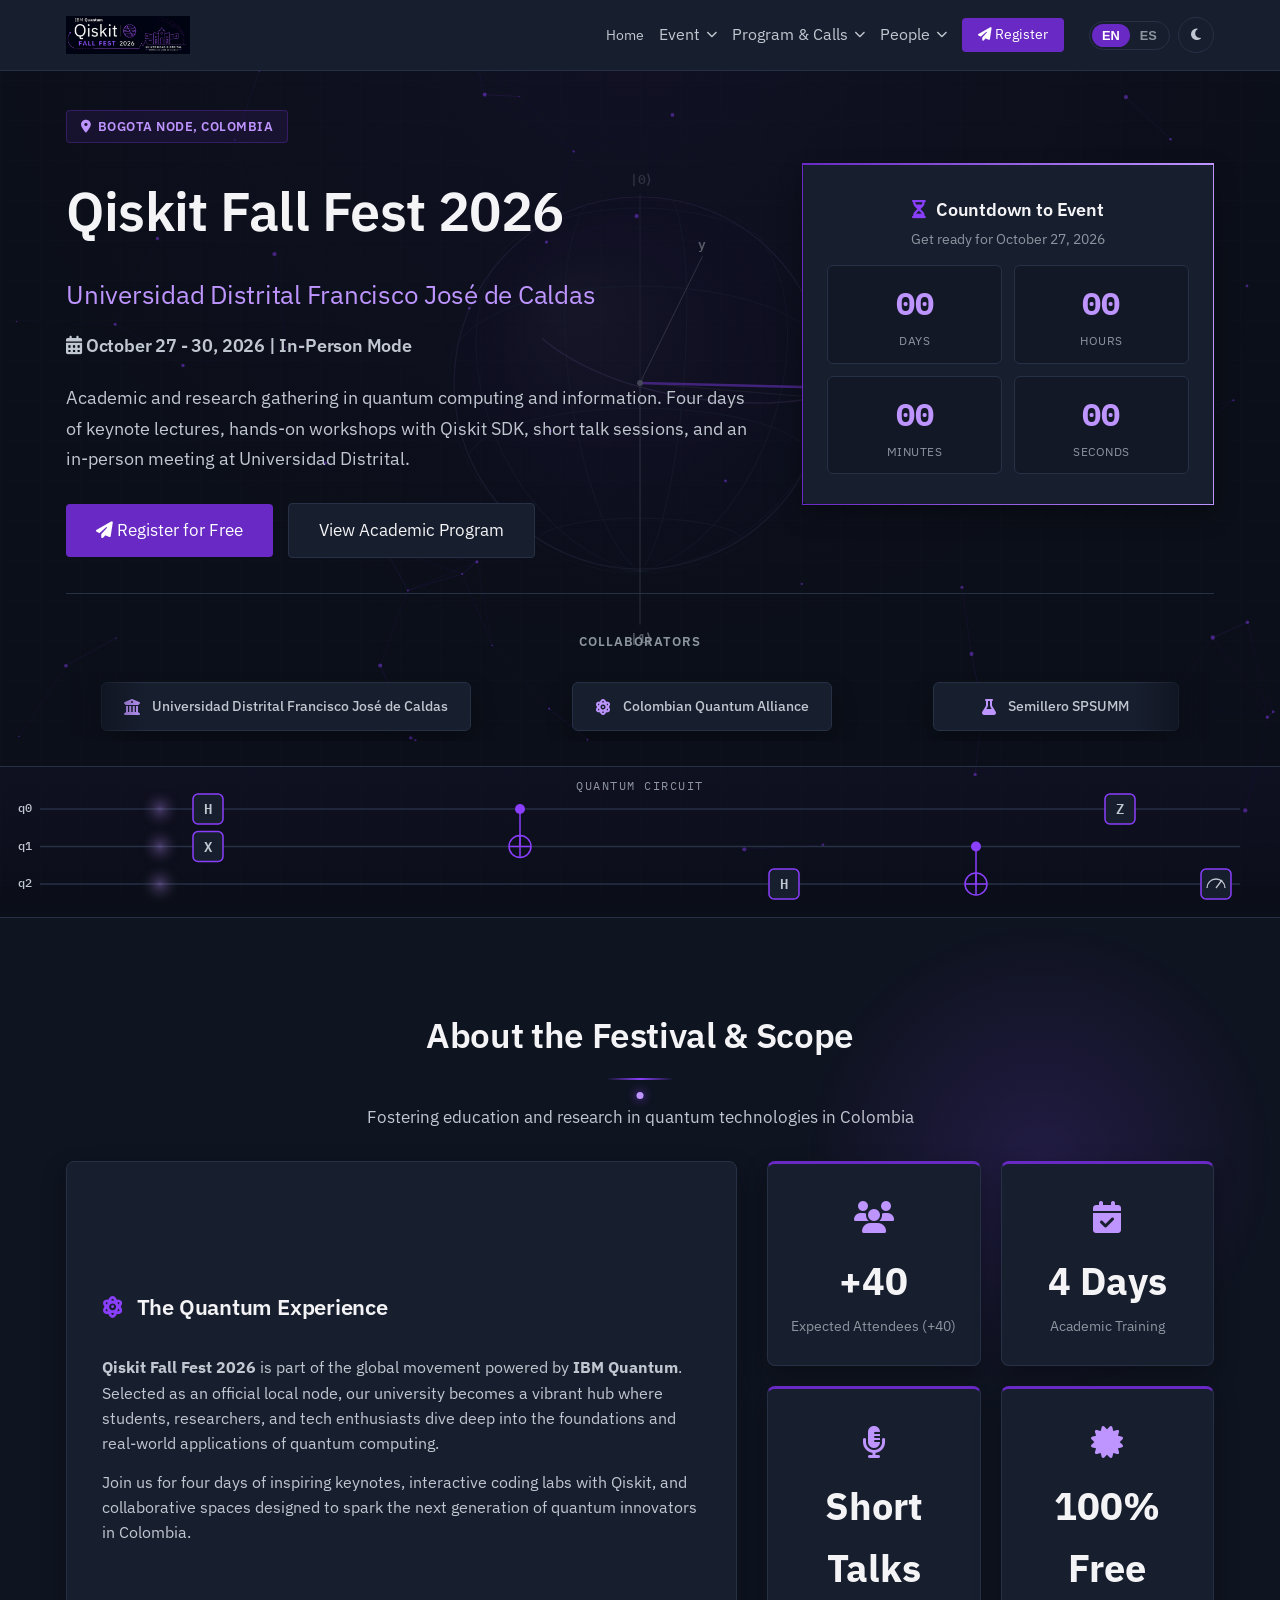
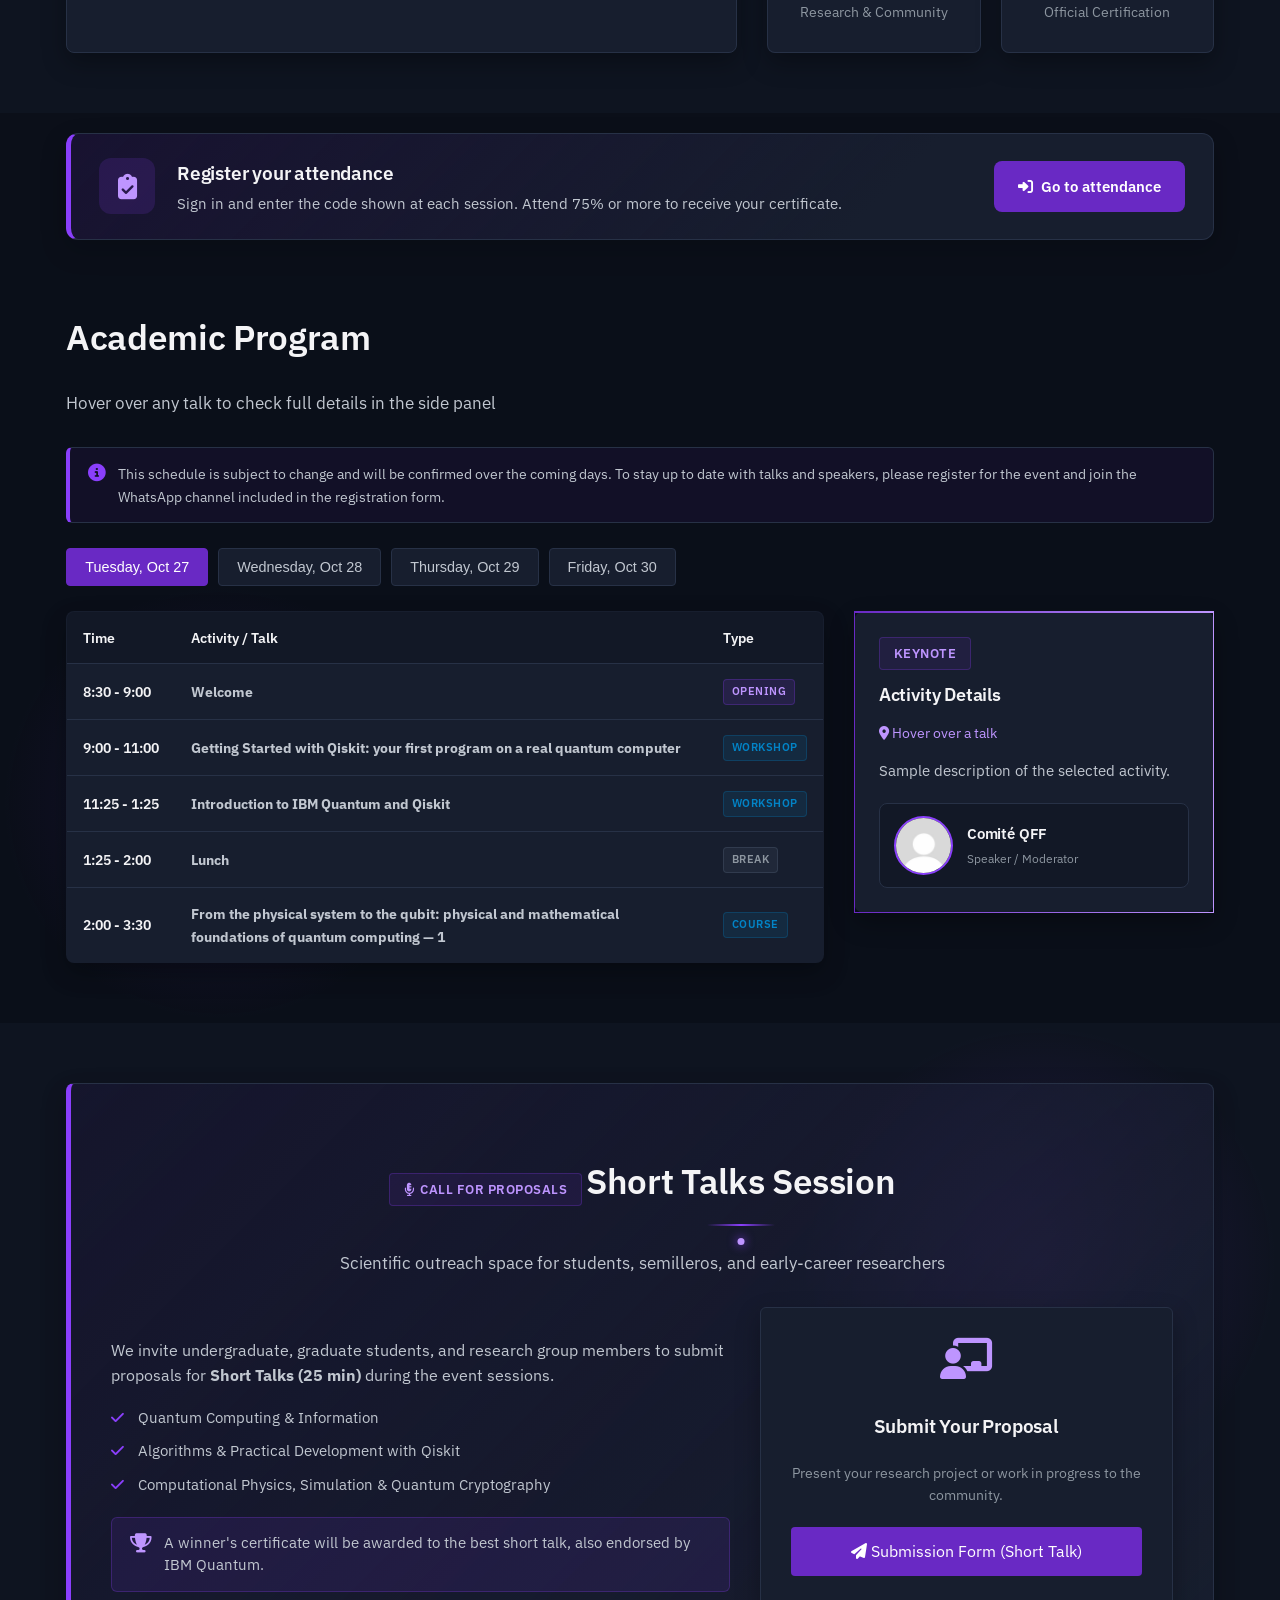
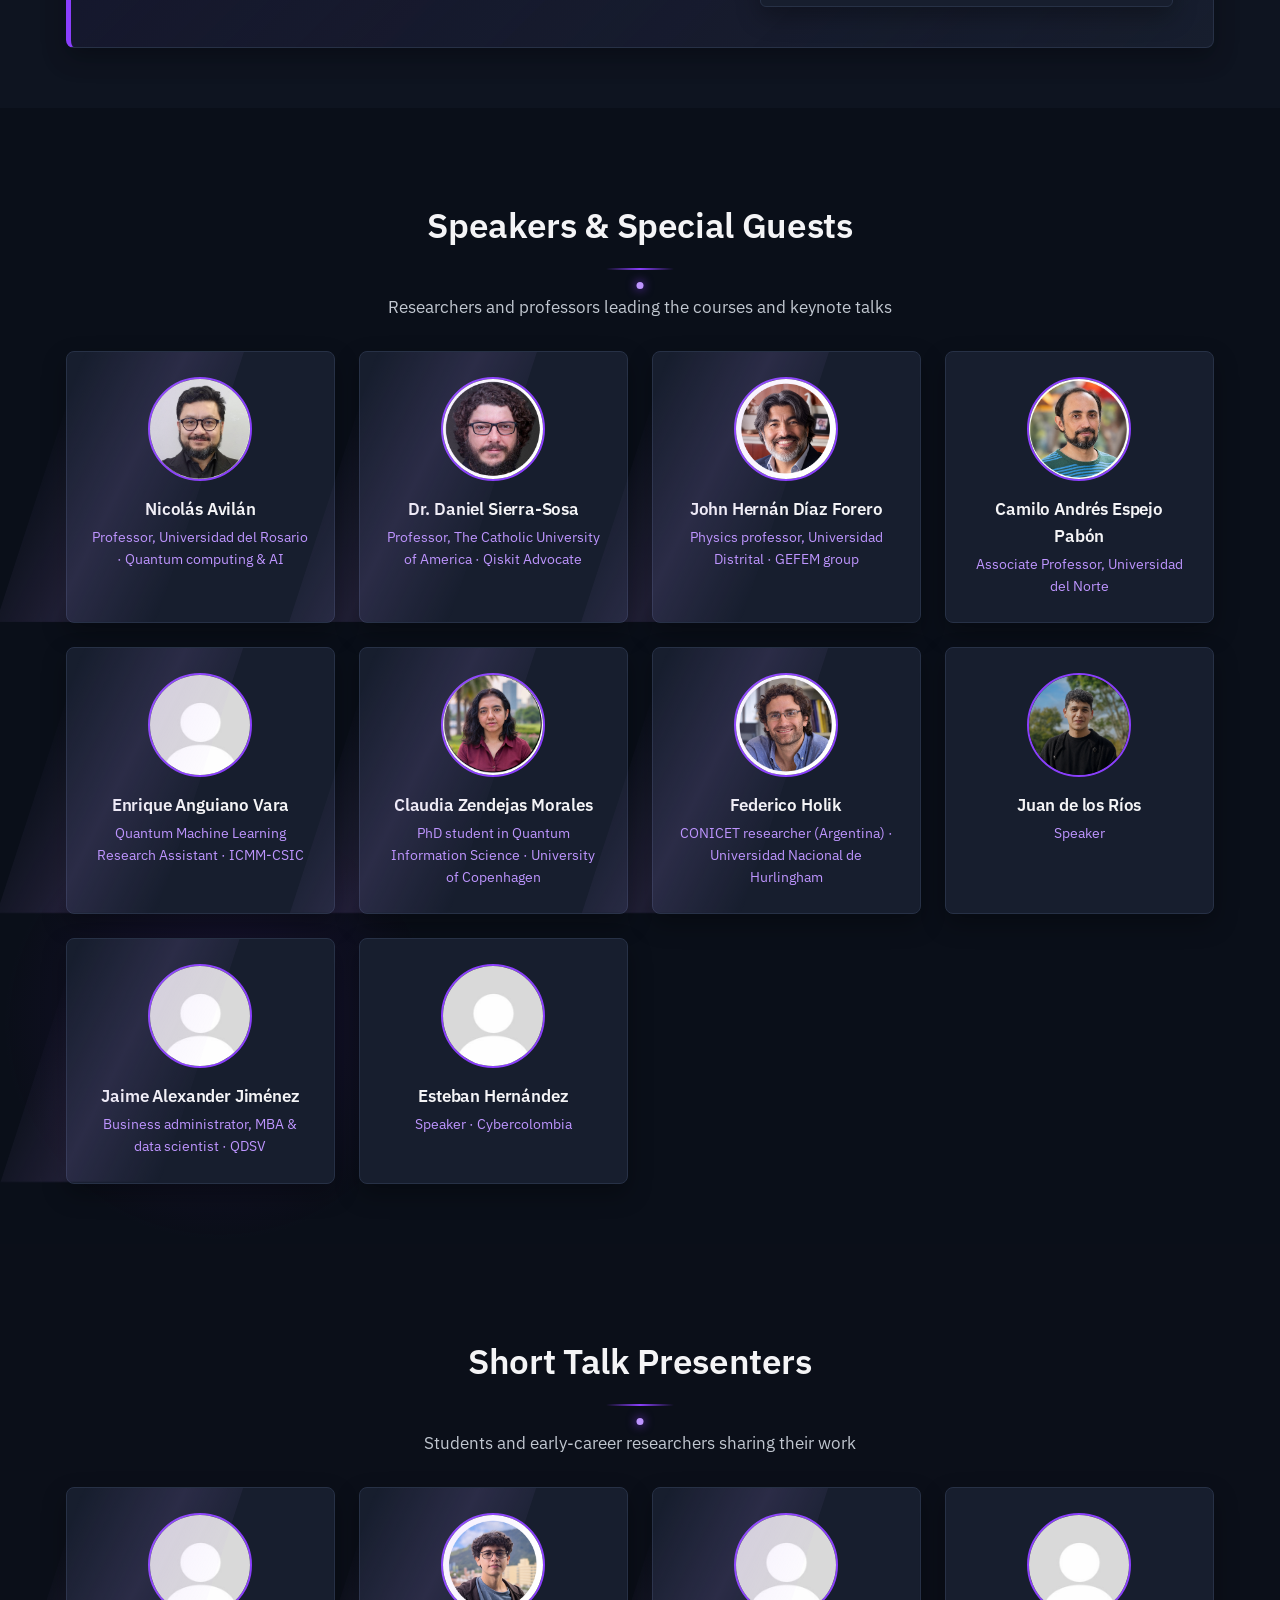
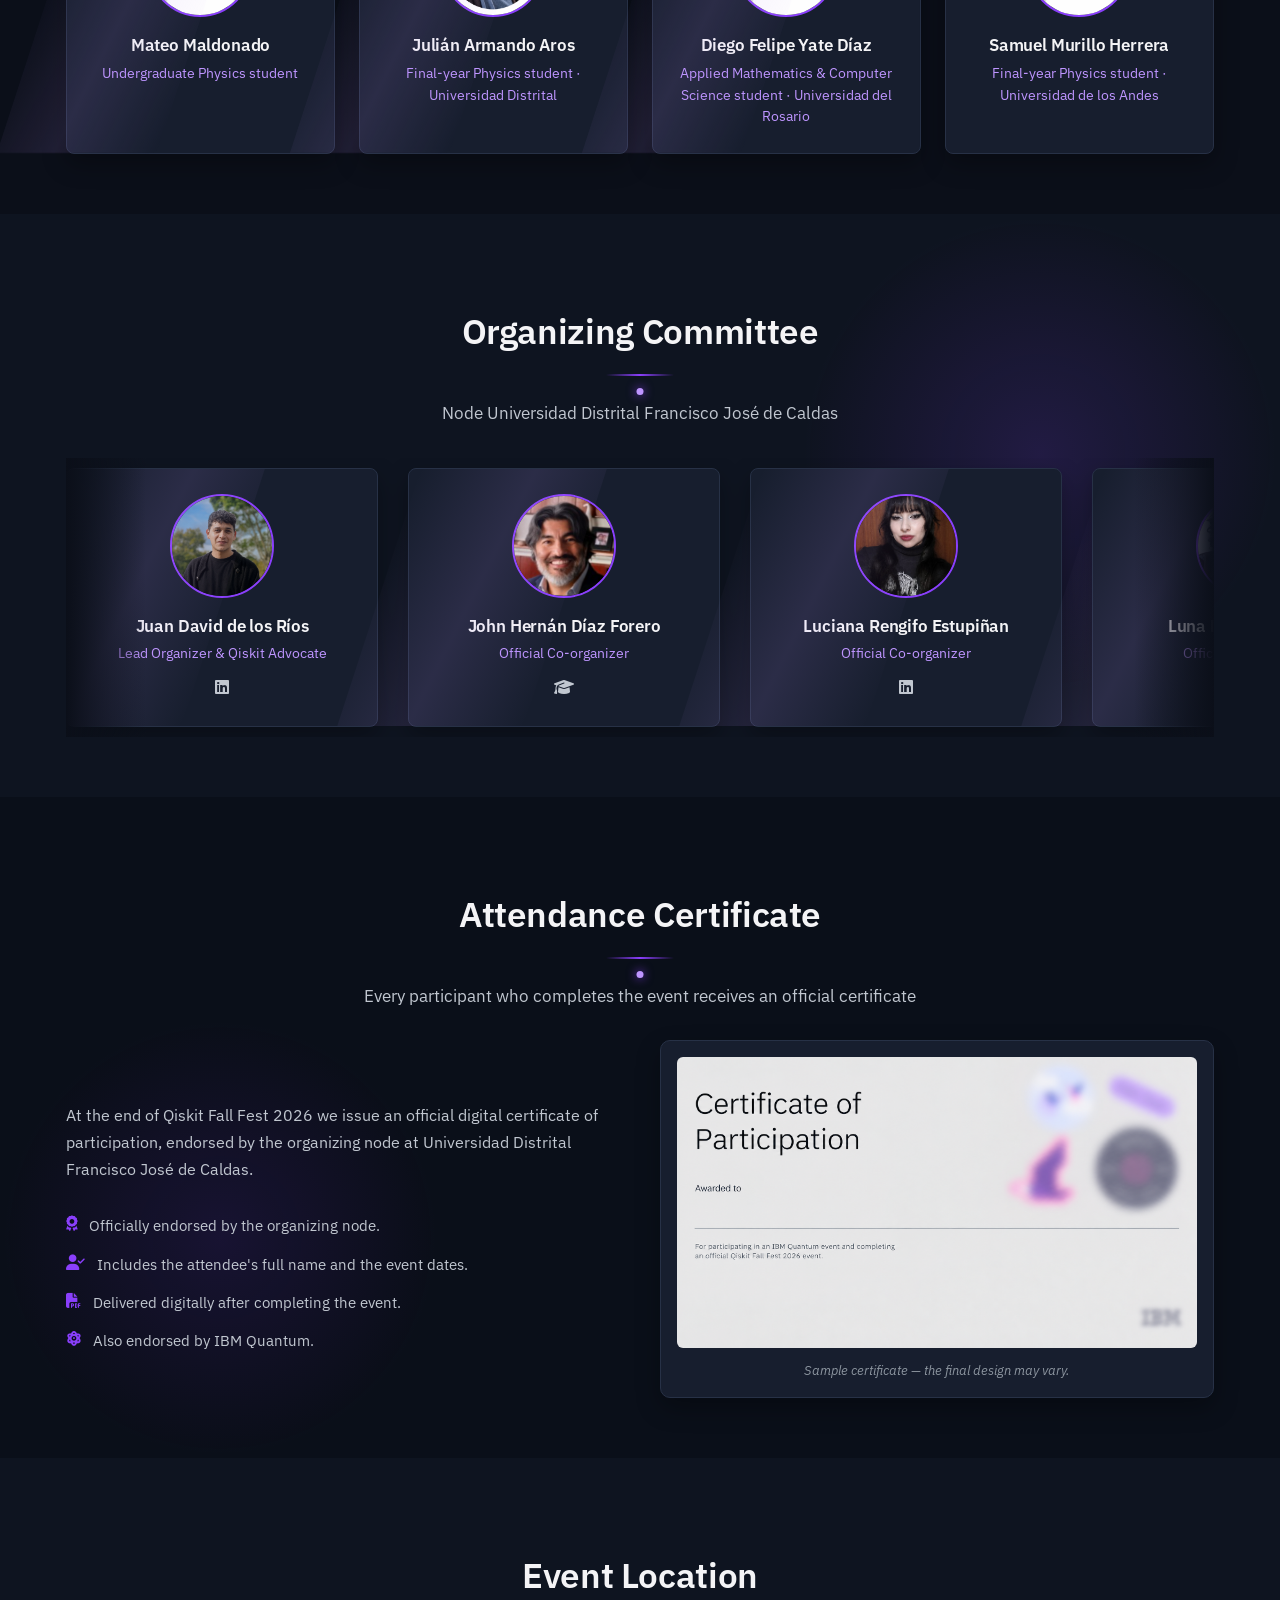
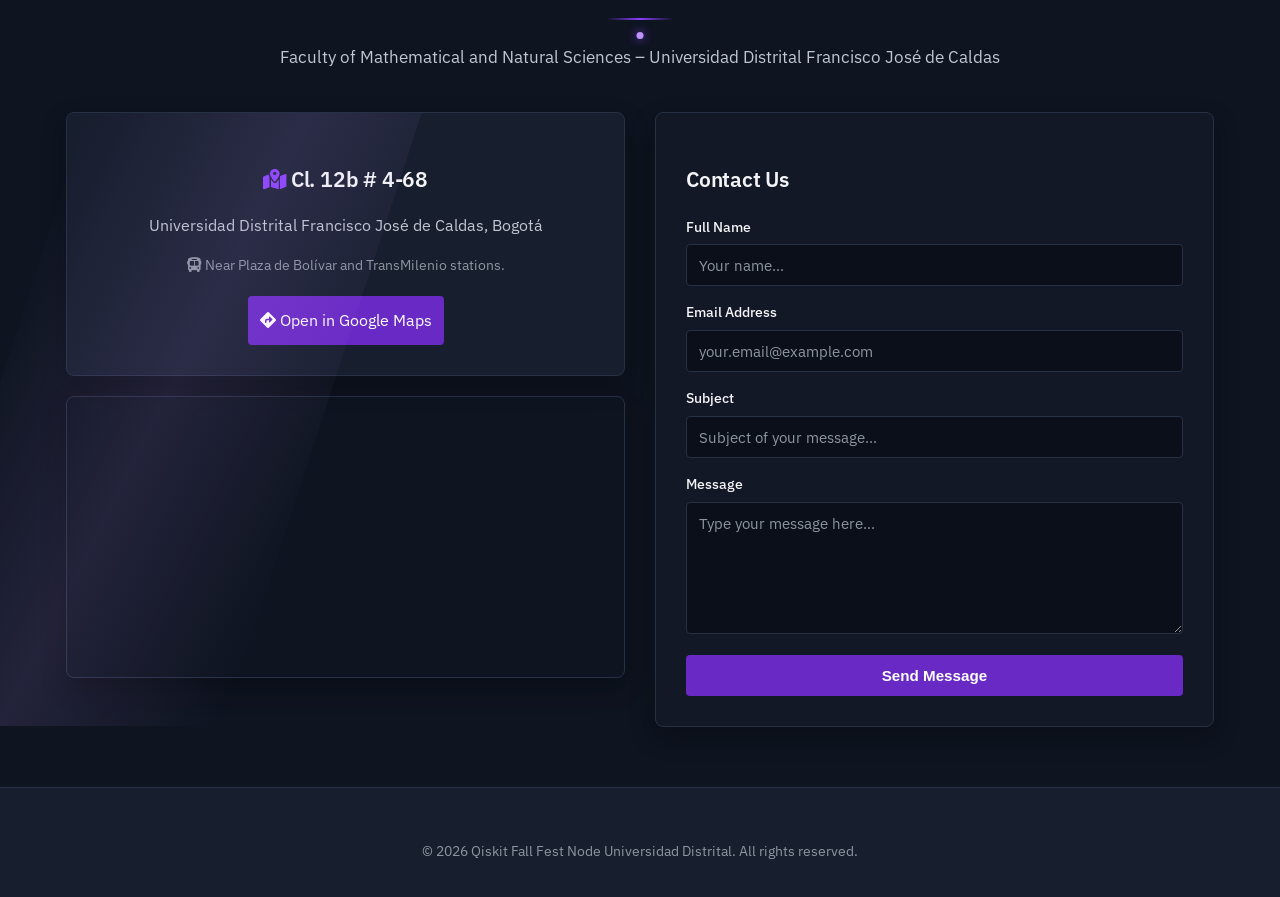
==== commit 37008d3a: "Rehace la sección de ponentes y agrega sección de charlas cortas - Ponentes e Invitados: Nicolás, Da" ====
--- a/index.html
+++ b/index.html
@@ -131,6 +131,10 @@
                     <div class="dropdown-menu">
                         <a href="#speakers" class="dropdown-item" data-i18n="nav-speakers">
                             Speakers & Mentors
+                        </a>
+
+                        <a href="#short-talk-speakers" class="dropdown-item" data-i18n="nav-shorts">
+                            Short Talk Presenters
                         </a>
 
                         <a href="#organizers" class="dropdown-item" data-i18n="nav-organizers">
@@ -1231,182 +1235,170 @@
 
             </div>
 
-            <div class="speakers-marquee-container">
-
-                <div class="speakers-marquee-track">
-
-                    <div
-                        class="speaker-card"
-                        style="padding: 25px; text-align: center; min-width: 280px;"
-                    >
-
-                        <div style="display: flex; justify-content: center; margin-bottom: 15px;">
-
-                            <img
-                                src="speakers/ejemplo.jpg"
-                                alt="Speaker"
-                                style="width: 100px; height: 100px; border-radius: 50%; object-fit: cover; border: 2px solid var(--ibm-light-purple);"
-                            >
-
-                        </div>
-
-                        <div>
-
-                            <h3
-                                style="color: var(--text-primary); font-size: 1.1rem;"
-                                data-i18n="sp-1-name"
-                            >
-                                Dr. Quantum Guest
-                            </h3>
-
-                            <p
-                                style="color: var(--ibm-soft-purple); font-size: 0.85rem;"
-                                data-i18n="sp-1-role"
-                            >
-                                Quantum Information Researcher
-                            </p>
-
-                            <p
-                                style="color: var(--text-muted); font-size: 0.85rem; margin-top: 8px;"
-                                data-i18n="sp-1-desc"
-                            >
-                                Specialist in information theory and advanced quantum algorithms.
-                            </p>
-
-                        </div>
-                    </div>
-
-                    <div
-                        class="speaker-card"
-                        style="padding: 25px; text-align: center; min-width: 280px;"
-                    >
-
-                        <div style="display: flex; justify-content: center; margin-bottom: 15px;">
-
-                            <img
-                                src="speakers/ejemplo.jpg"
-                                alt="Speaker"
-                                style="width: 100px; height: 100px; border-radius: 50%; object-fit: cover; border: 2px solid var(--ibm-light-purple);"
-                            >
-
-                        </div>
-
-                        <div>
-
-                            <h3
-                                style="color: var(--text-primary); font-size: 1.1rem;"
-                                data-i18n="sp-2-name"
-                            >
-                                Sponsor 1 Specialist
-                            </h3>
-
-                            <p
-                                style="color: var(--ibm-soft-purple); font-size: 0.85rem;"
-                                data-i18n="sp-2-role"
-                            >
-                                Quantum Computing Specialist
-                            </p>
-
-                            <p
-                                style="color: var(--text-muted); font-size: 0.85rem; margin-top: 8px;"
-                                data-i18n="sp-2-desc"
-                            >
-                                Developer and maintainer of tools within the computing ecosystem.
-                            </p>
-
-                        </div>
-                    </div>
-
-                </div>
-
-                <div
-                    class="speakers-marquee-track"
-                    aria-hidden="true"
-                >
-
-                    <div
-                        class="speaker-card"
-                        style="padding: 25px; text-align: center; min-width: 280px;"
-                    >
-
-                        <div style="display: flex; justify-content: center; margin-bottom: 15px;">
-
-                            <img
-                                src="speakers/ejemplo.jpg"
-                                alt="Speaker"
-                                style="width: 100px; height: 100px; border-radius: 50%; object-fit: cover; border: 2px solid var(--ibm-light-purple);"
-                            >
-
-                        </div>
-
-                        <div>
-
-                            <h3
-                                style="color: var(--text-primary); font-size: 1.1rem;"
-                                data-i18n="sp-1-name"
-                            >
-                                Dr. Quantum Guest
-                            </h3>
-
-                            <p
-                                style="color: var(--ibm-soft-purple); font-size: 0.85rem;"
-                                data-i18n="sp-1-role"
-                            >
-                                Quantum Information Researcher
-                            </p>
-
-                            <p
-                                style="color: var(--text-muted); font-size: 0.85rem; margin-top: 8px;"
-                                data-i18n="sp-1-desc"
-                            >
-                                Specialist in information theory and advanced quantum algorithms.
-                            </p>
-
-                        </div>
-                    </div>
-
-                    <div
-                        class="speaker-card"
-                        style="padding: 25px; text-align: center; min-width: 280px;"
-                    >
-
-                        <div style="display: flex; justify-content: center; margin-bottom: 15px;">
-
-                            <img
-                                src="speakers/ejemplo.jpg"
-                                alt="Speaker"
-                                style="width: 100px; height: 100px; border-radius: 50%; object-fit: cover; border: 2px solid var(--ibm-light-purple);"
-                            >
-
-                        </div>
-
-                        <div>
-
-                            <h3
-                                style="color: var(--text-primary); font-size: 1.1rem;"
-                                data-i18n="sp-2-name"
-                            >
-                                Sponsor 1 Specialist
-                            </h3>
-
-                            <p
-                                style="color: var(--ibm-soft-purple); font-size: 0.85rem;"
-                                data-i18n="sp-2-role"
-                            >
-                                Quantum Computing Specialist
-                            </p>
-
-                            <p
-                                style="color: var(--text-muted); font-size: 0.85rem; margin-top: 8px;"
-                                data-i18n="sp-2-desc"
-                            >
-                                Developer and maintainer of tools within the computing ecosystem.
-                            </p>
-
-                        </div>
-                    </div>
-
-                </div>
+            <div class="people-grid reveal">
+
+                <!-- Nicolás Avilán -->
+                <div class="speaker-card event-card">
+                    <div class="member-avatar-wrap">
+                        <img class="member-avatar" src="img_ponentes/Nicolas.png" alt="Nicolás Avilán">
+                    </div>
+                    <h3 class="member-name">Nicolás Avilán</h3>
+                    <p class="member-role" data-i18n="sp-nicolas-role">Professor, Universidad del Rosario · Quantum computing &amp; AI</p>
+                </div>
+
+                <!-- Daniel Sierra-Sosa -->
+                <div class="speaker-card event-card">
+                    <div class="member-avatar-wrap">
+                        <img class="member-avatar" src="img_ponentes/daniel_sierra.png" alt="Daniel Sierra-Sosa">
+                    </div>
+                    <h3 class="member-name">Dr. Daniel Sierra-Sosa</h3>
+                    <p class="member-role" data-i18n="sp-daniel-role">Professor, The Catholic University of America · Qiskit Advocate</p>
+                </div>
+
+                <!-- John Hernán Díaz Forero -->
+                <div class="speaker-card event-card">
+                    <div class="member-avatar-wrap">
+                        <img class="member-avatar" src="img_ponentes/john.png" alt="John Hernán Díaz Forero">
+                    </div>
+                    <h3 class="member-name">John Hernán Díaz Forero</h3>
+                    <p class="member-role" data-i18n="sp-john-role">Physics professor, Universidad Distrital · GEFEM group</p>
+                </div>
+
+                <!-- Camilo Andrés Espejo Pabón -->
+                <div class="speaker-card event-card">
+                    <div class="member-avatar-wrap">
+                        <img class="member-avatar" src="img_ponentes/camilo.png" alt="Camilo Andrés Espejo Pabón">
+                    </div>
+                    <h3 class="member-name">Camilo Andrés Espejo Pabón</h3>
+                    <p class="member-role" data-i18n="sp-camilo-role">Associate Professor, Universidad del Norte</p>
+                </div>
+
+                <!-- Enrique Anguiano Vara -->
+                <div class="speaker-card event-card">
+                    <div class="member-avatar-wrap">
+                        <img class="member-avatar" src="speakers/ejemplo.jpg" alt="Enrique Anguiano Vara">
+                    </div>
+                    <h3 class="member-name">Enrique Anguiano Vara</h3>
+                    <p class="member-role" data-i18n="sp-enrique-role">Quantum Machine Learning Research Assistant · ICMM-CSIC</p>
+                </div>
+
+                <!-- Claudia Zendejas Morales -->
+                <div class="speaker-card event-card">
+                    <div class="member-avatar-wrap">
+                        <img class="member-avatar" src="img_ponentes/claudia.png" alt="Claudia Zendejas Morales">
+                    </div>
+                    <h3 class="member-name">Claudia Zendejas Morales</h3>
+                    <p class="member-role" data-i18n="sp-claudia-role">PhD student in Quantum Information Science · University of Copenhagen</p>
+                </div>
+
+                <!-- Federico Holik -->
+                <div class="speaker-card event-card">
+                    <div class="member-avatar-wrap">
+                        <img class="member-avatar" src="img_ponentes/federico.png" alt="Federico Holik">
+                    </div>
+                    <h3 class="member-name">Federico Holik</h3>
+                    <p class="member-role" data-i18n="sp-federico-role">CONICET researcher (Argentina) · Universidad Nacional de Hurlingham</p>
+                </div>
+
+                <!-- Juan de los Ríos -->
+                <div class="speaker-card event-card">
+                    <div class="member-avatar-wrap">
+                        <img class="member-avatar" src="Org_team/Juan.png" alt="Juan de los Ríos">
+                    </div>
+                    <h3 class="member-name">Juan de los Ríos</h3>
+                    <p class="member-role" data-i18n="sp-juan-role">Speaker</p>
+                </div>
+
+                <!-- Jaime Alexander Jiménez -->
+                <div class="speaker-card event-card">
+                    <div class="member-avatar-wrap">
+                        <img class="member-avatar" src="speakers/ejemplo.jpg" alt="Jaime Alexander Jiménez">
+                    </div>
+                    <h3 class="member-name">Jaime Alexander Jiménez</h3>
+                    <p class="member-role" data-i18n="sp-jaime-role">Business administrator, MBA &amp; data scientist · QDSV</p>
+                </div>
+
+                <!-- Esteban Hernández -->
+                <div class="speaker-card event-card">
+                    <div class="member-avatar-wrap">
+                        <img class="member-avatar" src="speakers/ejemplo.jpg" alt="Esteban Hernández">
+                    </div>
+                    <h3 class="member-name">Esteban Hernández</h3>
+                    <p class="member-role" data-i18n="sp-esteban-role">Speaker · Cybercolombia</p>
+                </div>
+
+            </div>
+        </div>
+    </section>
+
+    <!-- ========================================== -->
+    <!-- 6b. CHARLAS CORTAS (PONENTES) -->
+    <!-- ========================================== -->
+
+    <section
+        id="short-talk-speakers"
+        class="speakers"
+        style="padding: 60px 0;"
+    >
+
+        <div class="container">
+
+            <div class="section-header reveal">
+
+                <h2
+                    class="section-title"
+                    data-i18n="shorts-title"
+                >
+                    Short Talk Presenters
+                </h2>
+
+                <p
+                    class="section-subtitle"
+                    data-i18n="shorts-subtitle"
+                >
+                    Students and early-career researchers sharing their work
+                </p>
+
+            </div>
+
+            <div class="people-grid reveal">
+
+                <!-- Mateo Maldonado -->
+                <div class="speaker-card event-card">
+                    <div class="member-avatar-wrap">
+                        <img class="member-avatar" src="speakers/ejemplo.jpg" alt="Mateo Maldonado">
+                    </div>
+                    <h3 class="member-name">Mateo Maldonado</h3>
+                    <p class="member-role" data-i18n="sp-mateo-role">Undergraduate Physics student</p>
+                </div>
+
+                <!-- Julián Aros -->
+                <div class="speaker-card event-card">
+                    <div class="member-avatar-wrap">
+                        <img class="member-avatar" src="img_ponentes/julian_aros.png" alt="Julián Aros">
+                    </div>
+                    <h3 class="member-name">Julián Armando Aros</h3>
+                    <p class="member-role" data-i18n="sp-julian-role">Final-year Physics student · Universidad Distrital</p>
+                </div>
+
+                <!-- Diego Felipe Yate Díaz -->
+                <div class="speaker-card event-card">
+                    <div class="member-avatar-wrap">
+                        <img class="member-avatar" src="speakers/ejemplo.jpg" alt="Diego Felipe Yate Díaz">
+                    </div>
+                    <h3 class="member-name">Diego Felipe Yate Díaz</h3>
+                    <p class="member-role" data-i18n="sp-diego-role">Applied Mathematics &amp; Computer Science student · Universidad del Rosario</p>
+                </div>
+
+                <!-- Samuel Murillo Herrera -->
+                <div class="speaker-card event-card">
+                    <div class="member-avatar-wrap">
+                        <img class="member-avatar" src="speakers/ejemplo.jpg" alt="Samuel Murillo Herrera">
+                    </div>
+                    <h3 class="member-name">Samuel Murillo Herrera</h3>
+                    <p class="member-role" data-i18n="sp-samuel-role">Final-year Physics student · Universidad de los Andes</p>
+                </div>
+
             </div>
         </div>
     </section>
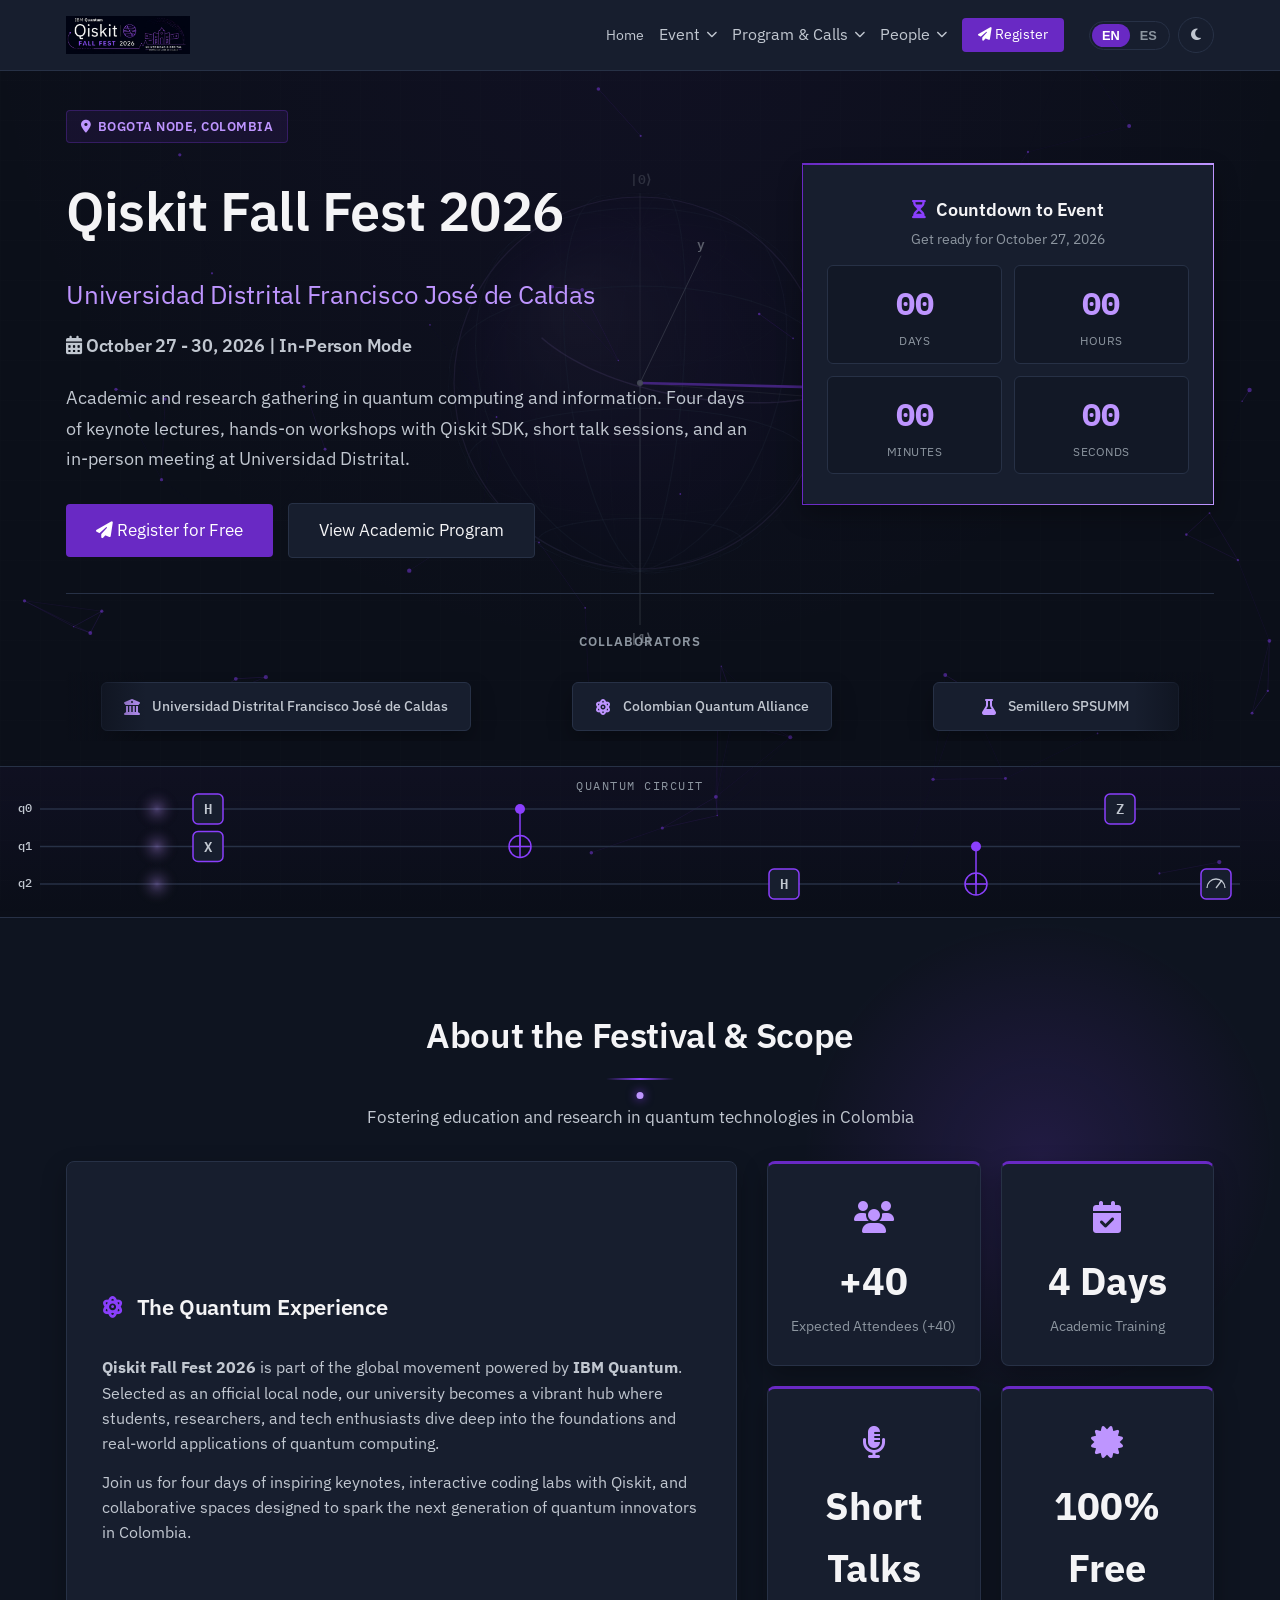
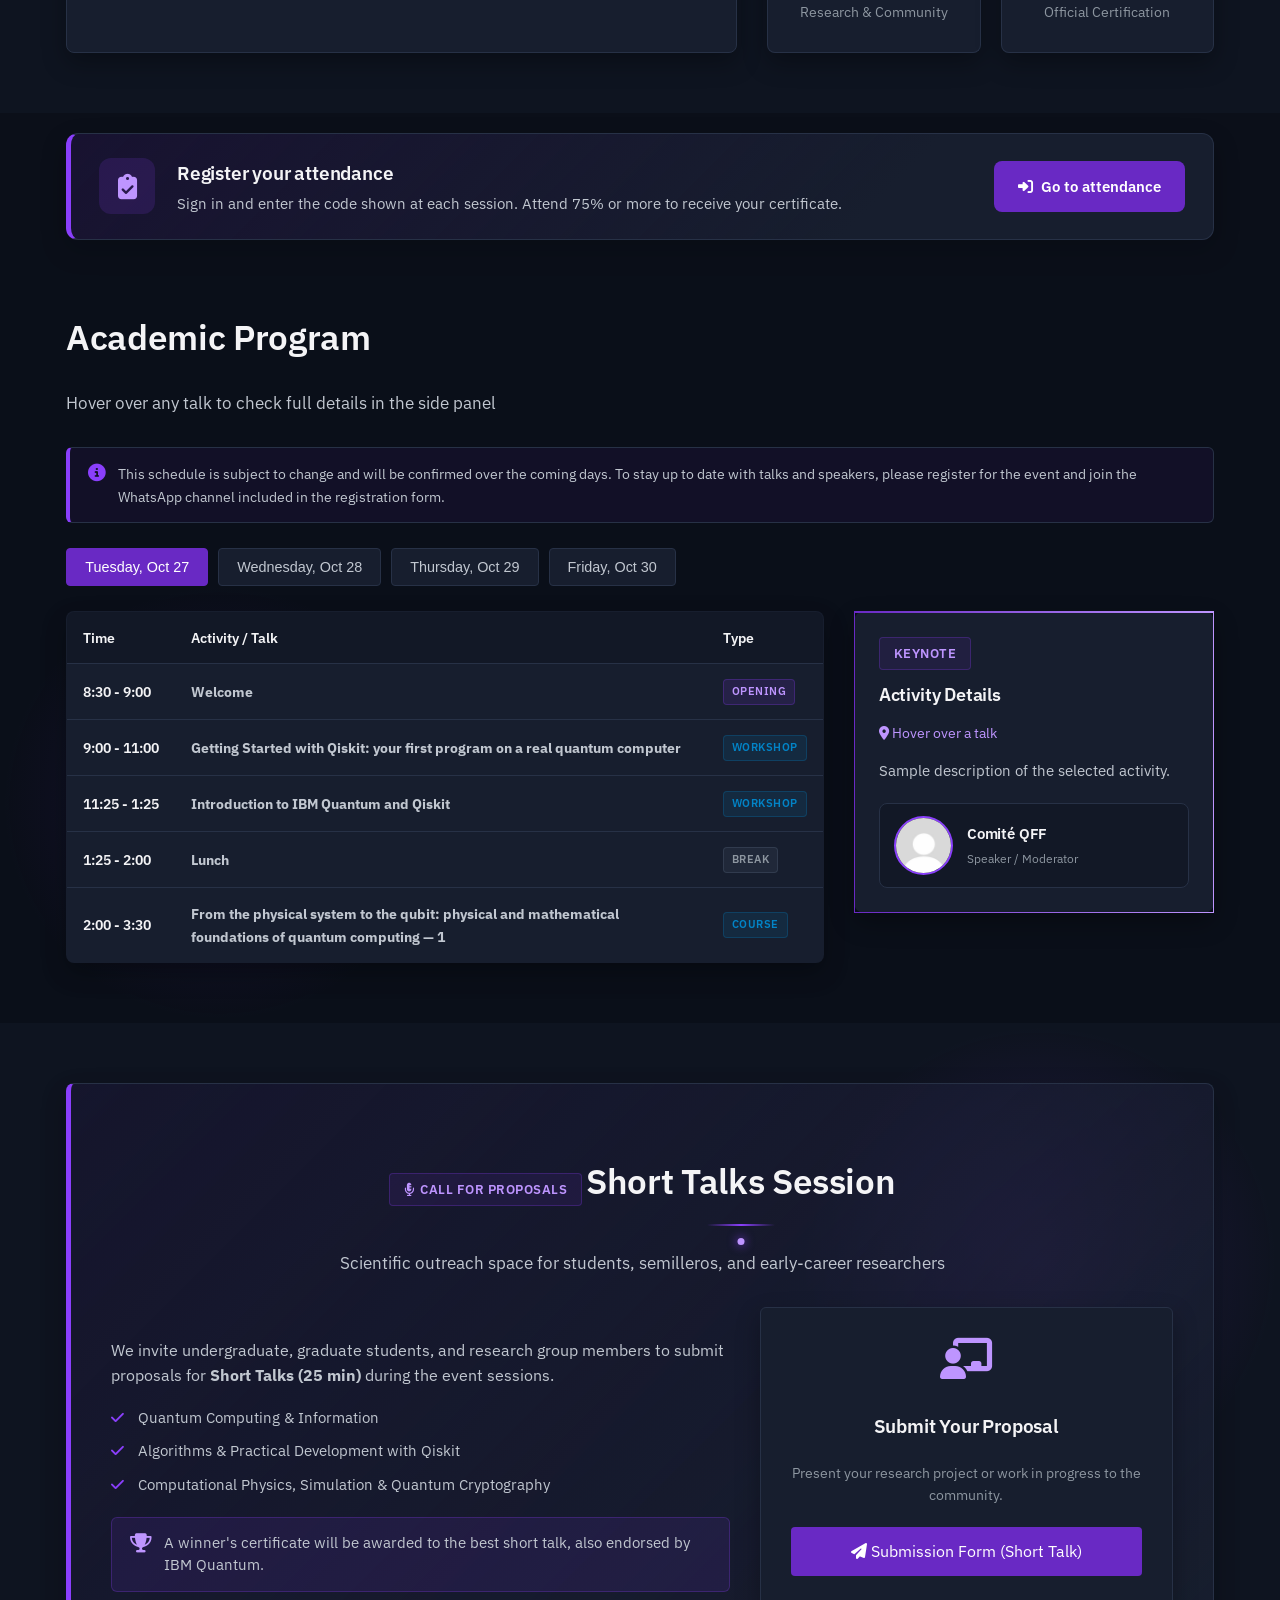
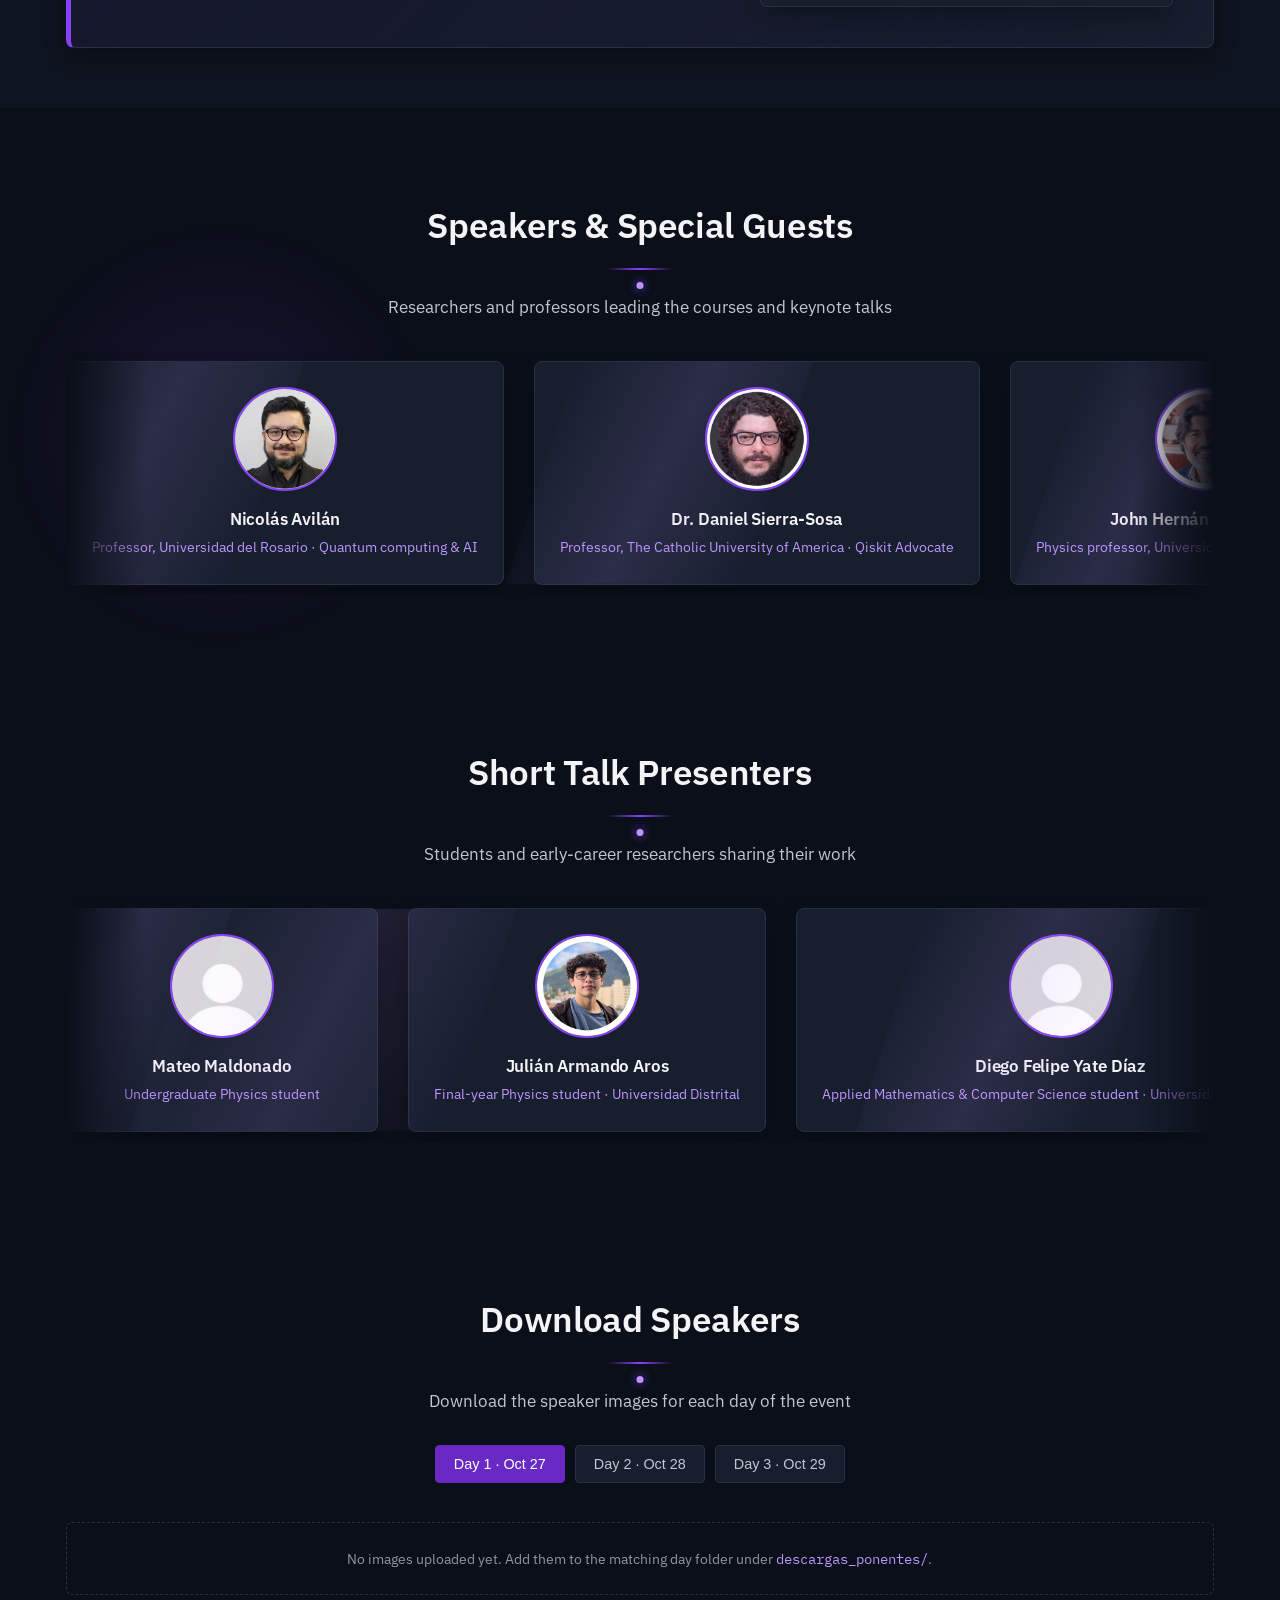
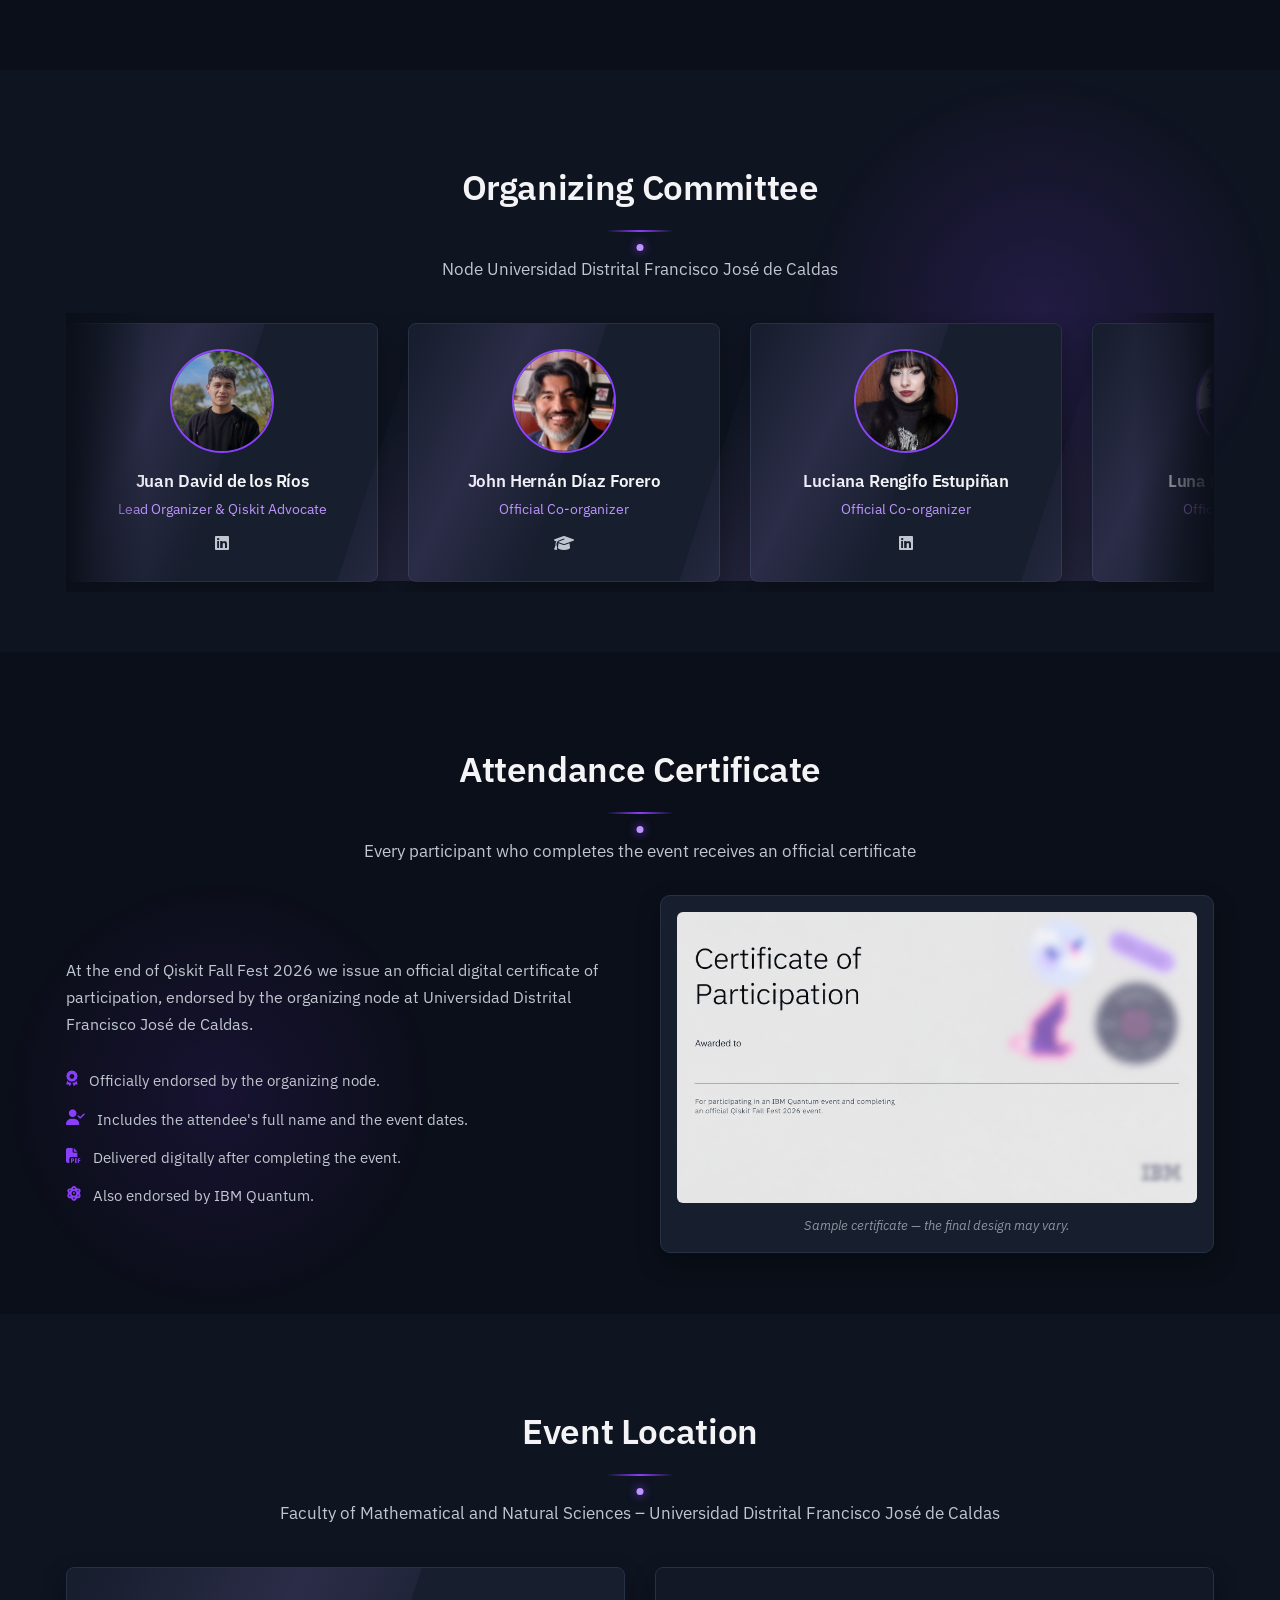
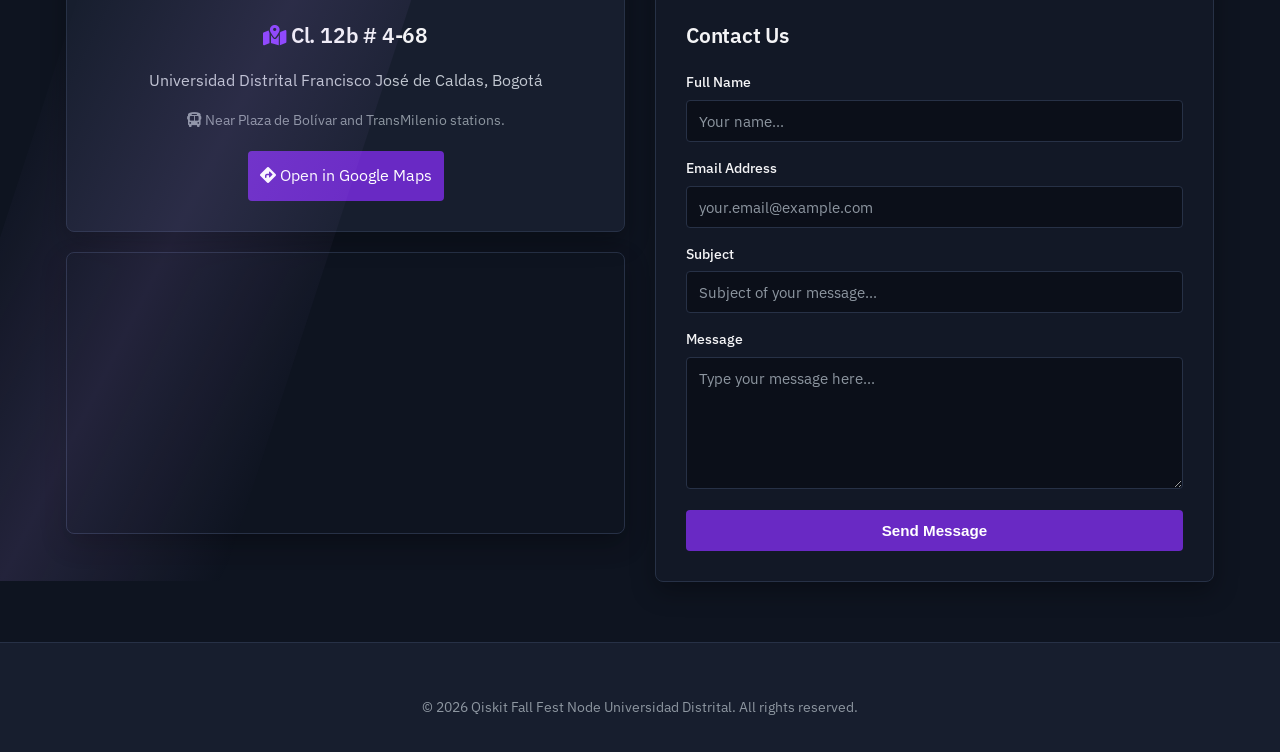
==== commit eff22953: "Mover a Juan de los Ríos a charlas cortas, añadir sección de descarga de ponentes y efecto marquee" ====
--- a/index.html
+++ b/index.html
@@ -135,6 +135,10 @@
 
                         <a href="#short-talk-speakers" class="dropdown-item" data-i18n="nav-shorts">
                             Short Talk Presenters
+                        </a>
+
+                        <a href="#speaker-downloads" class="dropdown-item" data-i18n="nav-downloads">
+                            Download Speakers
                         </a>
 
                         <a href="#organizers" class="dropdown-item" data-i18n="nav-organizers">
@@ -1235,96 +1239,170 @@
 
             </div>
 
-            <div class="people-grid reveal">
-
-                <!-- Nicolás Avilán -->
-                <div class="speaker-card event-card">
-                    <div class="member-avatar-wrap">
-                        <img class="member-avatar" src="img_ponentes/Nicolas.png" alt="Nicolás Avilán">
-                    </div>
-                    <h3 class="member-name">Nicolás Avilán</h3>
-                    <p class="member-role" data-i18n="sp-nicolas-role">Professor, Universidad del Rosario · Quantum computing &amp; AI</p>
-                </div>
-
-                <!-- Daniel Sierra-Sosa -->
-                <div class="speaker-card event-card">
-                    <div class="member-avatar-wrap">
-                        <img class="member-avatar" src="img_ponentes/daniel_sierra.png" alt="Daniel Sierra-Sosa">
-                    </div>
-                    <h3 class="member-name">Dr. Daniel Sierra-Sosa</h3>
-                    <p class="member-role" data-i18n="sp-daniel-role">Professor, The Catholic University of America · Qiskit Advocate</p>
-                </div>
-
-                <!-- John Hernán Díaz Forero -->
-                <div class="speaker-card event-card">
-                    <div class="member-avatar-wrap">
-                        <img class="member-avatar" src="img_ponentes/john.png" alt="John Hernán Díaz Forero">
-                    </div>
-                    <h3 class="member-name">John Hernán Díaz Forero</h3>
-                    <p class="member-role" data-i18n="sp-john-role">Physics professor, Universidad Distrital · GEFEM group</p>
-                </div>
-
-                <!-- Camilo Andrés Espejo Pabón -->
-                <div class="speaker-card event-card">
-                    <div class="member-avatar-wrap">
-                        <img class="member-avatar" src="img_ponentes/camilo.png" alt="Camilo Andrés Espejo Pabón">
-                    </div>
-                    <h3 class="member-name">Camilo Andrés Espejo Pabón</h3>
-                    <p class="member-role" data-i18n="sp-camilo-role">Associate Professor, Universidad del Norte</p>
-                </div>
-
-                <!-- Enrique Anguiano Vara -->
-                <div class="speaker-card event-card">
-                    <div class="member-avatar-wrap">
-                        <img class="member-avatar" src="speakers/ejemplo.jpg" alt="Enrique Anguiano Vara">
-                    </div>
-                    <h3 class="member-name">Enrique Anguiano Vara</h3>
-                    <p class="member-role" data-i18n="sp-enrique-role">Quantum Machine Learning Research Assistant · ICMM-CSIC</p>
-                </div>
-
-                <!-- Claudia Zendejas Morales -->
-                <div class="speaker-card event-card">
-                    <div class="member-avatar-wrap">
-                        <img class="member-avatar" src="img_ponentes/claudia.png" alt="Claudia Zendejas Morales">
-                    </div>
-                    <h3 class="member-name">Claudia Zendejas Morales</h3>
-                    <p class="member-role" data-i18n="sp-claudia-role">PhD student in Quantum Information Science · University of Copenhagen</p>
-                </div>
-
-                <!-- Federico Holik -->
-                <div class="speaker-card event-card">
-                    <div class="member-avatar-wrap">
-                        <img class="member-avatar" src="img_ponentes/federico.png" alt="Federico Holik">
-                    </div>
-                    <h3 class="member-name">Federico Holik</h3>
-                    <p class="member-role" data-i18n="sp-federico-role">CONICET researcher (Argentina) · Universidad Nacional de Hurlingham</p>
-                </div>
-
-                <!-- Juan de los Ríos -->
-                <div class="speaker-card event-card">
-                    <div class="member-avatar-wrap">
-                        <img class="member-avatar" src="Org_team/Juan.png" alt="Juan de los Ríos">
-                    </div>
-                    <h3 class="member-name">Juan de los Ríos</h3>
-                    <p class="member-role" data-i18n="sp-juan-role">Speaker</p>
-                </div>
-
-                <!-- Jaime Alexander Jiménez -->
-                <div class="speaker-card event-card">
-                    <div class="member-avatar-wrap">
-                        <img class="member-avatar" src="speakers/ejemplo.jpg" alt="Jaime Alexander Jiménez">
-                    </div>
-                    <h3 class="member-name">Jaime Alexander Jiménez</h3>
-                    <p class="member-role" data-i18n="sp-jaime-role">Business administrator, MBA &amp; data scientist · QDSV</p>
-                </div>
-
-                <!-- Esteban Hernández -->
-                <div class="speaker-card event-card">
-                    <div class="member-avatar-wrap">
-                        <img class="member-avatar" src="speakers/ejemplo.jpg" alt="Esteban Hernández">
-                    </div>
-                    <h3 class="member-name">Esteban Hernández</h3>
-                    <p class="member-role" data-i18n="sp-esteban-role">Speaker · Cybercolombia</p>
+            <!-- Marquee: el segundo track es un clon aria-hidden necesario para
+                 el scroll infinito. Para añadir/editar un ponente, actualiza
+                 AMBOS tracks. -->
+            <div class="speakers-marquee-container reveal">
+
+                <div class="speakers-marquee-track">
+
+                    <!-- Nicolás Avilán -->
+                    <div class="speaker-card event-card">
+                        <div class="member-avatar-wrap">
+                            <img class="member-avatar" src="img_ponentes/Nicolas.png" alt="Nicolás Avilán">
+                        </div>
+                        <h3 class="member-name">Nicolás Avilán</h3>
+                        <p class="member-role" data-i18n="sp-nicolas-role">Professor, Universidad del Rosario · Quantum computing &amp; AI</p>
+                    </div>
+
+                    <!-- Daniel Sierra-Sosa -->
+                    <div class="speaker-card event-card">
+                        <div class="member-avatar-wrap">
+                            <img class="member-avatar" src="img_ponentes/daniel_sierra.png" alt="Daniel Sierra-Sosa">
+                        </div>
+                        <h3 class="member-name">Dr. Daniel Sierra-Sosa</h3>
+                        <p class="member-role" data-i18n="sp-daniel-role">Professor, The Catholic University of America · Qiskit Advocate</p>
+                    </div>
+
+                    <!-- John Hernán Díaz Forero -->
+                    <div class="speaker-card event-card">
+                        <div class="member-avatar-wrap">
+                            <img class="member-avatar" src="img_ponentes/john.png" alt="John Hernán Díaz Forero">
+                        </div>
+                        <h3 class="member-name">John Hernán Díaz Forero</h3>
+                        <p class="member-role" data-i18n="sp-john-role">Physics professor, Universidad Distrital · GEFEM group</p>
+                    </div>
+
+                    <!-- Camilo Andrés Espejo Pabón -->
+                    <div class="speaker-card event-card">
+                        <div class="member-avatar-wrap">
+                            <img class="member-avatar" src="img_ponentes/camilo.png" alt="Camilo Andrés Espejo Pabón">
+                        </div>
+                        <h3 class="member-name">Camilo Andrés Espejo Pabón</h3>
+                        <p class="member-role" data-i18n="sp-camilo-role">Associate Professor, Universidad del Norte</p>
+                    </div>
+
+                    <!-- Enrique Anguiano Vara -->
+                    <div class="speaker-card event-card">
+                        <div class="member-avatar-wrap">
+                            <img class="member-avatar" src="speakers/ejemplo.jpg" alt="Enrique Anguiano Vara">
+                        </div>
+                        <h3 class="member-name">Enrique Anguiano Vara</h3>
+                        <p class="member-role" data-i18n="sp-enrique-role">Quantum Machine Learning Research Assistant · ICMM-CSIC</p>
+                    </div>
+
+                    <!-- Claudia Zendejas Morales -->
+                    <div class="speaker-card event-card">
+                        <div class="member-avatar-wrap">
+                            <img class="member-avatar" src="img_ponentes/claudia.png" alt="Claudia Zendejas Morales">
+                        </div>
+                        <h3 class="member-name">Claudia Zendejas Morales</h3>
+                        <p class="member-role" data-i18n="sp-claudia-role">PhD student in Quantum Information Science · University of Copenhagen</p>
+                    </div>
+
+                    <!-- Federico Holik -->
+                    <div class="speaker-card event-card">
+                        <div class="member-avatar-wrap">
+                            <img class="member-avatar" src="img_ponentes/federico.png" alt="Federico Holik">
+                        </div>
+                        <h3 class="member-name">Federico Holik</h3>
+                        <p class="member-role" data-i18n="sp-federico-role">CONICET researcher (Argentina) · Universidad Nacional de Hurlingham</p>
+                    </div>
+
+                    <!-- Jaime Alexander Jiménez -->
+                    <div class="speaker-card event-card">
+                        <div class="member-avatar-wrap">
+                            <img class="member-avatar" src="speakers/ejemplo.jpg" alt="Jaime Alexander Jiménez">
+                        </div>
+                        <h3 class="member-name">Jaime Alexander Jiménez</h3>
+                        <p class="member-role" data-i18n="sp-jaime-role">Business administrator, MBA &amp; data scientist · QDSV</p>
+                    </div>
+
+                    <!-- Esteban Hernández -->
+                    <div class="speaker-card event-card">
+                        <div class="member-avatar-wrap">
+                            <img class="member-avatar" src="speakers/ejemplo.jpg" alt="Esteban Hernández">
+                        </div>
+                        <h3 class="member-name">Esteban Hernández</h3>
+                        <p class="member-role" data-i18n="sp-esteban-role">Speaker · Cybercolombia</p>
+                    </div>
+
+                </div>
+
+                <div class="speakers-marquee-track" aria-hidden="true">
+
+                    <div class="speaker-card event-card">
+                        <div class="member-avatar-wrap">
+                            <img class="member-avatar" src="img_ponentes/Nicolas.png" alt="">
+                        </div>
+                        <h3 class="member-name">Nicolás Avilán</h3>
+                        <p class="member-role">Professor, Universidad del Rosario · Quantum computing &amp; AI</p>
+                    </div>
+
+                    <div class="speaker-card event-card">
+                        <div class="member-avatar-wrap">
+                            <img class="member-avatar" src="img_ponentes/daniel_sierra.png" alt="">
+                        </div>
+                        <h3 class="member-name">Dr. Daniel Sierra-Sosa</h3>
+                        <p class="member-role">Professor, The Catholic University of America · Qiskit Advocate</p>
+                    </div>
+
+                    <div class="speaker-card event-card">
+                        <div class="member-avatar-wrap">
+                            <img class="member-avatar" src="img_ponentes/john.png" alt="">
+                        </div>
+                        <h3 class="member-name">John Hernán Díaz Forero</h3>
+                        <p class="member-role">Physics professor, Universidad Distrital · GEFEM group</p>
+                    </div>
+
+                    <div class="speaker-card event-card">
+                        <div class="member-avatar-wrap">
+                            <img class="member-avatar" src="img_ponentes/camilo.png" alt="">
+                        </div>
+                        <h3 class="member-name">Camilo Andrés Espejo Pabón</h3>
+                        <p class="member-role">Associate Professor, Universidad del Norte</p>
+                    </div>
+
+                    <div class="speaker-card event-card">
+                        <div class="member-avatar-wrap">
+                            <img class="member-avatar" src="speakers/ejemplo.jpg" alt="">
+                        </div>
+                        <h3 class="member-name">Enrique Anguiano Vara</h3>
+                        <p class="member-role">Quantum Machine Learning Research Assistant · ICMM-CSIC</p>
+                    </div>
+
+                    <div class="speaker-card event-card">
+                        <div class="member-avatar-wrap">
+                            <img class="member-avatar" src="img_ponentes/claudia.png" alt="">
+                        </div>
+                        <h3 class="member-name">Claudia Zendejas Morales</h3>
+                        <p class="member-role">PhD student in Quantum Information Science · University of Copenhagen</p>
+                    </div>
+
+                    <div class="speaker-card event-card">
+                        <div class="member-avatar-wrap">
+                            <img class="member-avatar" src="img_ponentes/federico.png" alt="">
+                        </div>
+                        <h3 class="member-name">Federico Holik</h3>
+                        <p class="member-role">CONICET researcher (Argentina) · Universidad Nacional de Hurlingham</p>
+                    </div>
+
+                    <div class="speaker-card event-card">
+                        <div class="member-avatar-wrap">
+                            <img class="member-avatar" src="speakers/ejemplo.jpg" alt="">
+                        </div>
+                        <h3 class="member-name">Jaime Alexander Jiménez</h3>
+                        <p class="member-role">Business administrator, MBA &amp; data scientist · QDSV</p>
+                    </div>
+
+                    <div class="speaker-card event-card">
+                        <div class="member-avatar-wrap">
+                            <img class="member-avatar" src="speakers/ejemplo.jpg" alt="">
+                        </div>
+                        <h3 class="member-name">Esteban Hernández</h3>
+                        <p class="member-role">Speaker · Cybercolombia</p>
+                    </div>
+
                 </div>
 
             </div>
@@ -1361,45 +1439,187 @@
 
             </div>
 
-            <div class="people-grid reveal">
-
-                <!-- Mateo Maldonado -->
-                <div class="speaker-card event-card">
-                    <div class="member-avatar-wrap">
-                        <img class="member-avatar" src="speakers/ejemplo.jpg" alt="Mateo Maldonado">
-                    </div>
-                    <h3 class="member-name">Mateo Maldonado</h3>
-                    <p class="member-role" data-i18n="sp-mateo-role">Undergraduate Physics student</p>
-                </div>
-
-                <!-- Julián Aros -->
-                <div class="speaker-card event-card">
-                    <div class="member-avatar-wrap">
-                        <img class="member-avatar" src="img_ponentes/julian_aros.png" alt="Julián Aros">
-                    </div>
-                    <h3 class="member-name">Julián Armando Aros</h3>
-                    <p class="member-role" data-i18n="sp-julian-role">Final-year Physics student · Universidad Distrital</p>
-                </div>
-
-                <!-- Diego Felipe Yate Díaz -->
-                <div class="speaker-card event-card">
-                    <div class="member-avatar-wrap">
-                        <img class="member-avatar" src="speakers/ejemplo.jpg" alt="Diego Felipe Yate Díaz">
-                    </div>
-                    <h3 class="member-name">Diego Felipe Yate Díaz</h3>
-                    <p class="member-role" data-i18n="sp-diego-role">Applied Mathematics &amp; Computer Science student · Universidad del Rosario</p>
-                </div>
-
-                <!-- Samuel Murillo Herrera -->
-                <div class="speaker-card event-card">
-                    <div class="member-avatar-wrap">
-                        <img class="member-avatar" src="speakers/ejemplo.jpg" alt="Samuel Murillo Herrera">
-                    </div>
-                    <h3 class="member-name">Samuel Murillo Herrera</h3>
-                    <p class="member-role" data-i18n="sp-samuel-role">Final-year Physics student · Universidad de los Andes</p>
-                </div>
-
-            </div>
+            <!-- Marquee: el segundo track es un clon aria-hidden necesario para
+                 el scroll infinito. Para añadir/editar un ponente, actualiza
+                 AMBOS tracks. -->
+            <div class="speakers-marquee-container reveal">
+
+                <div class="speakers-marquee-track">
+
+                    <!-- Mateo Maldonado -->
+                    <div class="speaker-card event-card">
+                        <div class="member-avatar-wrap">
+                            <img class="member-avatar" src="speakers/ejemplo.jpg" alt="Mateo Maldonado">
+                        </div>
+                        <h3 class="member-name">Mateo Maldonado</h3>
+                        <p class="member-role" data-i18n="sp-mateo-role">Undergraduate Physics student</p>
+                    </div>
+
+                    <!-- Julián Aros -->
+                    <div class="speaker-card event-card">
+                        <div class="member-avatar-wrap">
+                            <img class="member-avatar" src="img_ponentes/julian_aros.png" alt="Julián Aros">
+                        </div>
+                        <h3 class="member-name">Julián Armando Aros</h3>
+                        <p class="member-role" data-i18n="sp-julian-role">Final-year Physics student · Universidad Distrital</p>
+                    </div>
+
+                    <!-- Diego Felipe Yate Díaz -->
+                    <div class="speaker-card event-card">
+                        <div class="member-avatar-wrap">
+                            <img class="member-avatar" src="speakers/ejemplo.jpg" alt="Diego Felipe Yate Díaz">
+                        </div>
+                        <h3 class="member-name">Diego Felipe Yate Díaz</h3>
+                        <p class="member-role" data-i18n="sp-diego-role">Applied Mathematics &amp; Computer Science student · Universidad del Rosario</p>
+                    </div>
+
+                    <!-- Samuel Murillo Herrera -->
+                    <div class="speaker-card event-card">
+                        <div class="member-avatar-wrap">
+                            <img class="member-avatar" src="speakers/ejemplo.jpg" alt="Samuel Murillo Herrera">
+                        </div>
+                        <h3 class="member-name">Samuel Murillo Herrera</h3>
+                        <p class="member-role" data-i18n="sp-samuel-role">Final-year Physics student · Universidad de los Andes</p>
+                    </div>
+
+                    <!-- Juan de los Ríos -->
+                    <div class="speaker-card event-card">
+                        <div class="member-avatar-wrap">
+                            <img class="member-avatar" src="Org_team/Juan.png" alt="Juan de los Ríos">
+                        </div>
+                        <h3 class="member-name">Juan de los Ríos</h3>
+                        <p class="member-role" data-i18n="sp-juan-role">Speaker</p>
+                    </div>
+
+                </div>
+
+                <div class="speakers-marquee-track" aria-hidden="true">
+
+                    <div class="speaker-card event-card">
+                        <div class="member-avatar-wrap">
+                            <img class="member-avatar" src="speakers/ejemplo.jpg" alt="">
+                        </div>
+                        <h3 class="member-name">Mateo Maldonado</h3>
+                        <p class="member-role">Undergraduate Physics student</p>
+                    </div>
+
+                    <div class="speaker-card event-card">
+                        <div class="member-avatar-wrap">
+                            <img class="member-avatar" src="img_ponentes/julian_aros.png" alt="">
+                        </div>
+                        <h3 class="member-name">Julián Armando Aros</h3>
+                        <p class="member-role">Final-year Physics student · Universidad Distrital</p>
+                    </div>
+
+                    <div class="speaker-card event-card">
+                        <div class="member-avatar-wrap">
+                            <img class="member-avatar" src="speakers/ejemplo.jpg" alt="">
+                        </div>
+                        <h3 class="member-name">Diego Felipe Yate Díaz</h3>
+                        <p class="member-role">Applied Mathematics &amp; Computer Science student · Universidad del Rosario</p>
+                    </div>
+
+                    <div class="speaker-card event-card">
+                        <div class="member-avatar-wrap">
+                            <img class="member-avatar" src="speakers/ejemplo.jpg" alt="">
+                        </div>
+                        <h3 class="member-name">Samuel Murillo Herrera</h3>
+                        <p class="member-role">Final-year Physics student · Universidad de los Andes</p>
+                    </div>
+
+                    <div class="speaker-card event-card">
+                        <div class="member-avatar-wrap">
+                            <img class="member-avatar" src="Org_team/Juan.png" alt="">
+                        </div>
+                        <h3 class="member-name">Juan de los Ríos</h3>
+                        <p class="member-role">Speaker</p>
+                    </div>
+
+                </div>
+
+            </div>
+        </div>
+    </section>
+
+
+    <!-- ========================================== -->
+    <!-- 6c. DESCARGA DE PONENTES (DÍA 1, 2, 3) -->
+    <!-- ========================================== -->
+    <!--
+        Cómo añadir imágenes de ponentes para descargar:
+        1. Sube la imagen a la carpeta del día correspondiente:
+             descargas_ponentes/dia1/
+             descargas_ponentes/dia2/
+             descargas_ponentes/dia3/
+        2. Añade un enlace dentro del panel del día (download-grid) copiando
+           un bloque <a class="download-card"> y cambiando el href, el nombre
+           y el atributo download.
+        El atributo "download" fuerza la descarga del archivo al hacer clic.
+    -->
+
+    <section id="speaker-downloads" class="speakers" style="padding: 60px 0;">
+
+        <div class="container">
+
+            <div class="section-header reveal">
+
+                <h2 class="section-title" data-i18n="dl-title">
+                    Download Speakers
+                </h2>
+
+                <p class="section-subtitle" data-i18n="dl-subtitle">
+                    Download the speaker images for each day of the event
+                </p>
+
+            </div>
+
+            <!-- Pestañas de día -->
+            <div
+                class="schedule-tabs download-tabs reveal"
+                style="display: flex; justify-content: center; gap: 10px; margin-bottom: 25px; flex-wrap: wrap;"
+            >
+                <button class="tab-btn active" onclick="switchDownloadDay('dl-day1', this)" data-i18n="dl-day-1">Day 1 · Oct 27</button>
+                <button class="tab-btn" onclick="switchDownloadDay('dl-day2', this)" data-i18n="dl-day-2">Day 2 · Oct 28</button>
+                <button class="tab-btn" onclick="switchDownloadDay('dl-day3', this)" data-i18n="dl-day-3">Day 3 · Oct 29</button>
+            </div>
+
+            <!-- DÍA 1 -->
+            <div id="dl-day1" class="download-day reveal">
+                <div class="download-grid">
+                    <p class="download-empty" data-i18n="dl-empty">
+                        No images uploaded yet. Add them to the folder
+                        <code>descargas_ponentes/dia1/</code>.
+                    </p>
+                    <!--
+                    Ejemplo de tarjeta de descarga (duplícala por cada imagen):
+                    <a class="download-card" href="descargas_ponentes/dia1/nombre.png" download>
+                        <i class="fas fa-download"></i>
+                        <span>Nombre del ponente</span>
+                    </a>
+                    -->
+                </div>
+            </div>
+
+            <!-- DÍA 2 -->
+            <div id="dl-day2" class="download-day reveal" style="display: none;">
+                <div class="download-grid">
+                    <p class="download-empty" data-i18n="dl-empty">
+                        No images uploaded yet. Add them to the folder
+                        <code>descargas_ponentes/dia2/</code>.
+                    </p>
+                </div>
+            </div>
+
+            <!-- DÍA 3 -->
+            <div id="dl-day3" class="download-day reveal" style="display: none;">
+                <div class="download-grid">
+                    <p class="download-empty" data-i18n="dl-empty">
+                        No images uploaded yet. Add them to the folder
+                        <code>descargas_ponentes/dia3/</code>.
+                    </p>
+                </div>
+            </div>
+
         </div>
     </section>
 
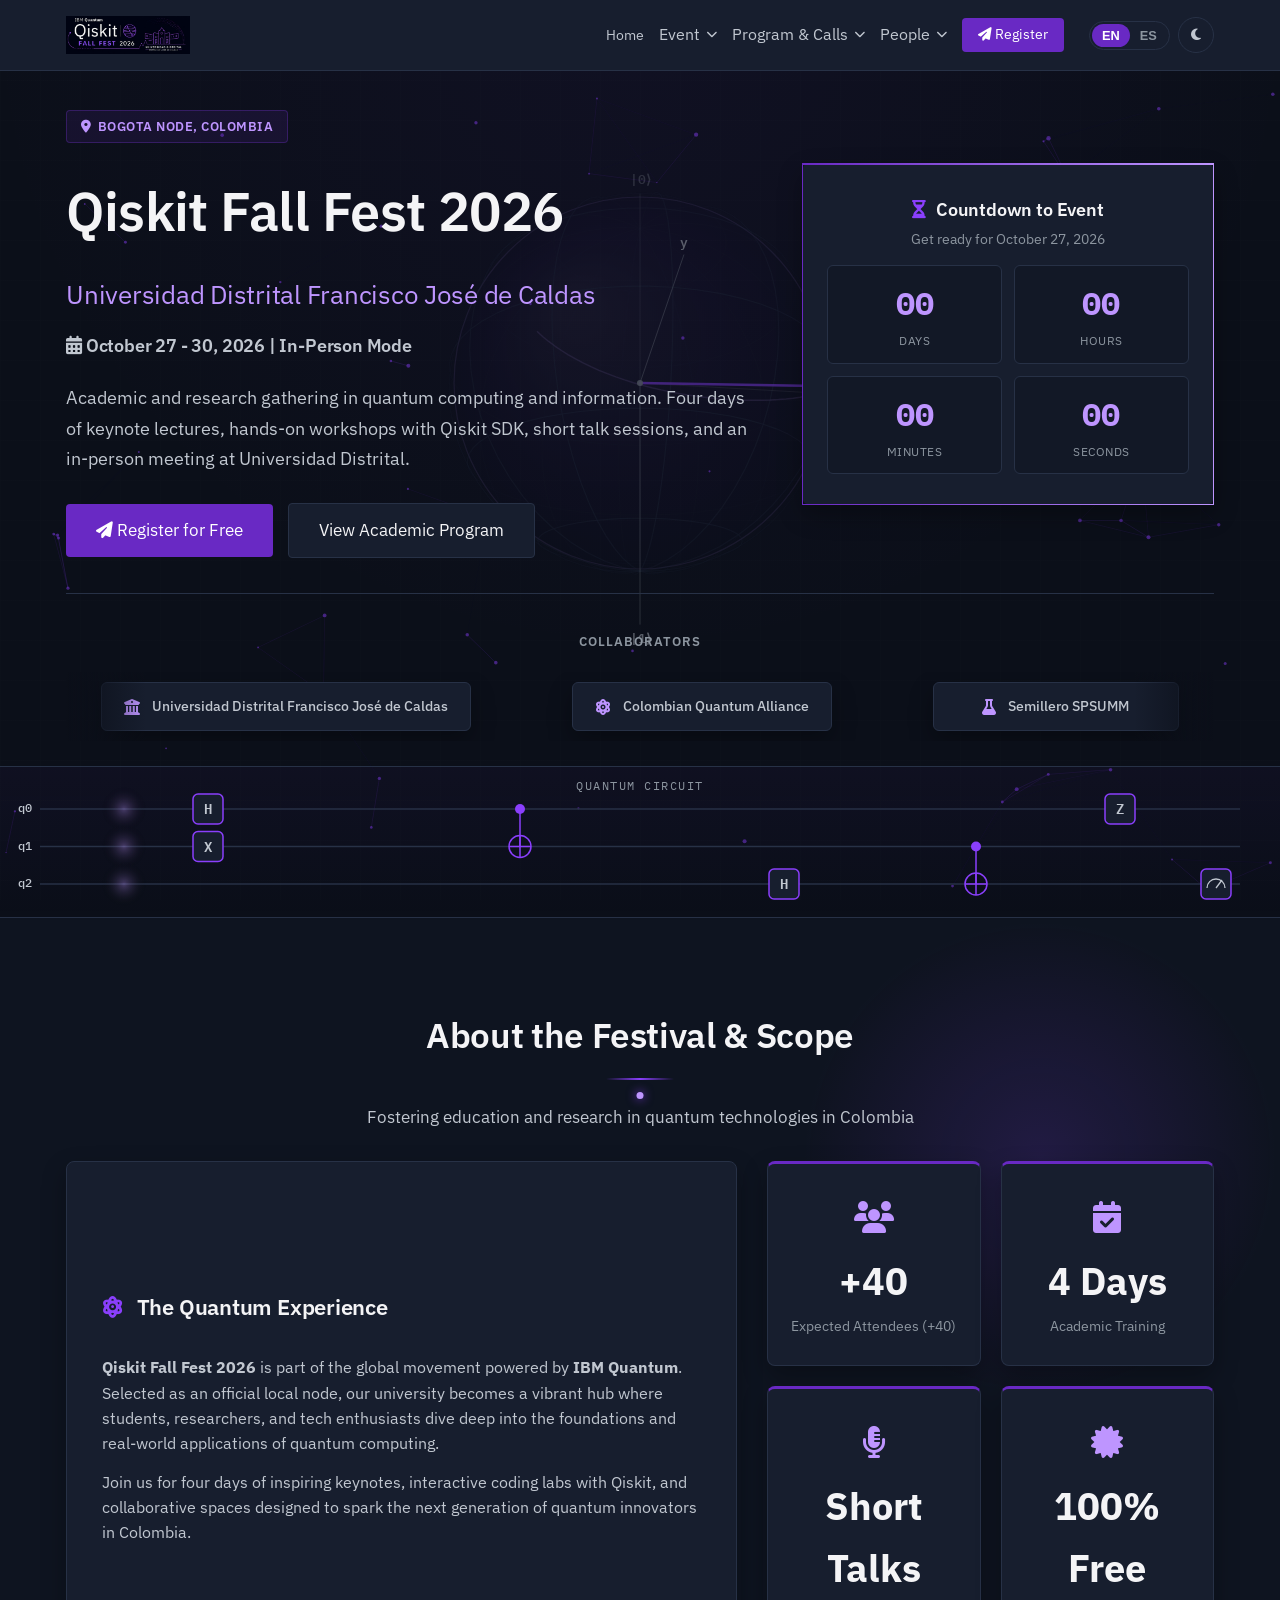
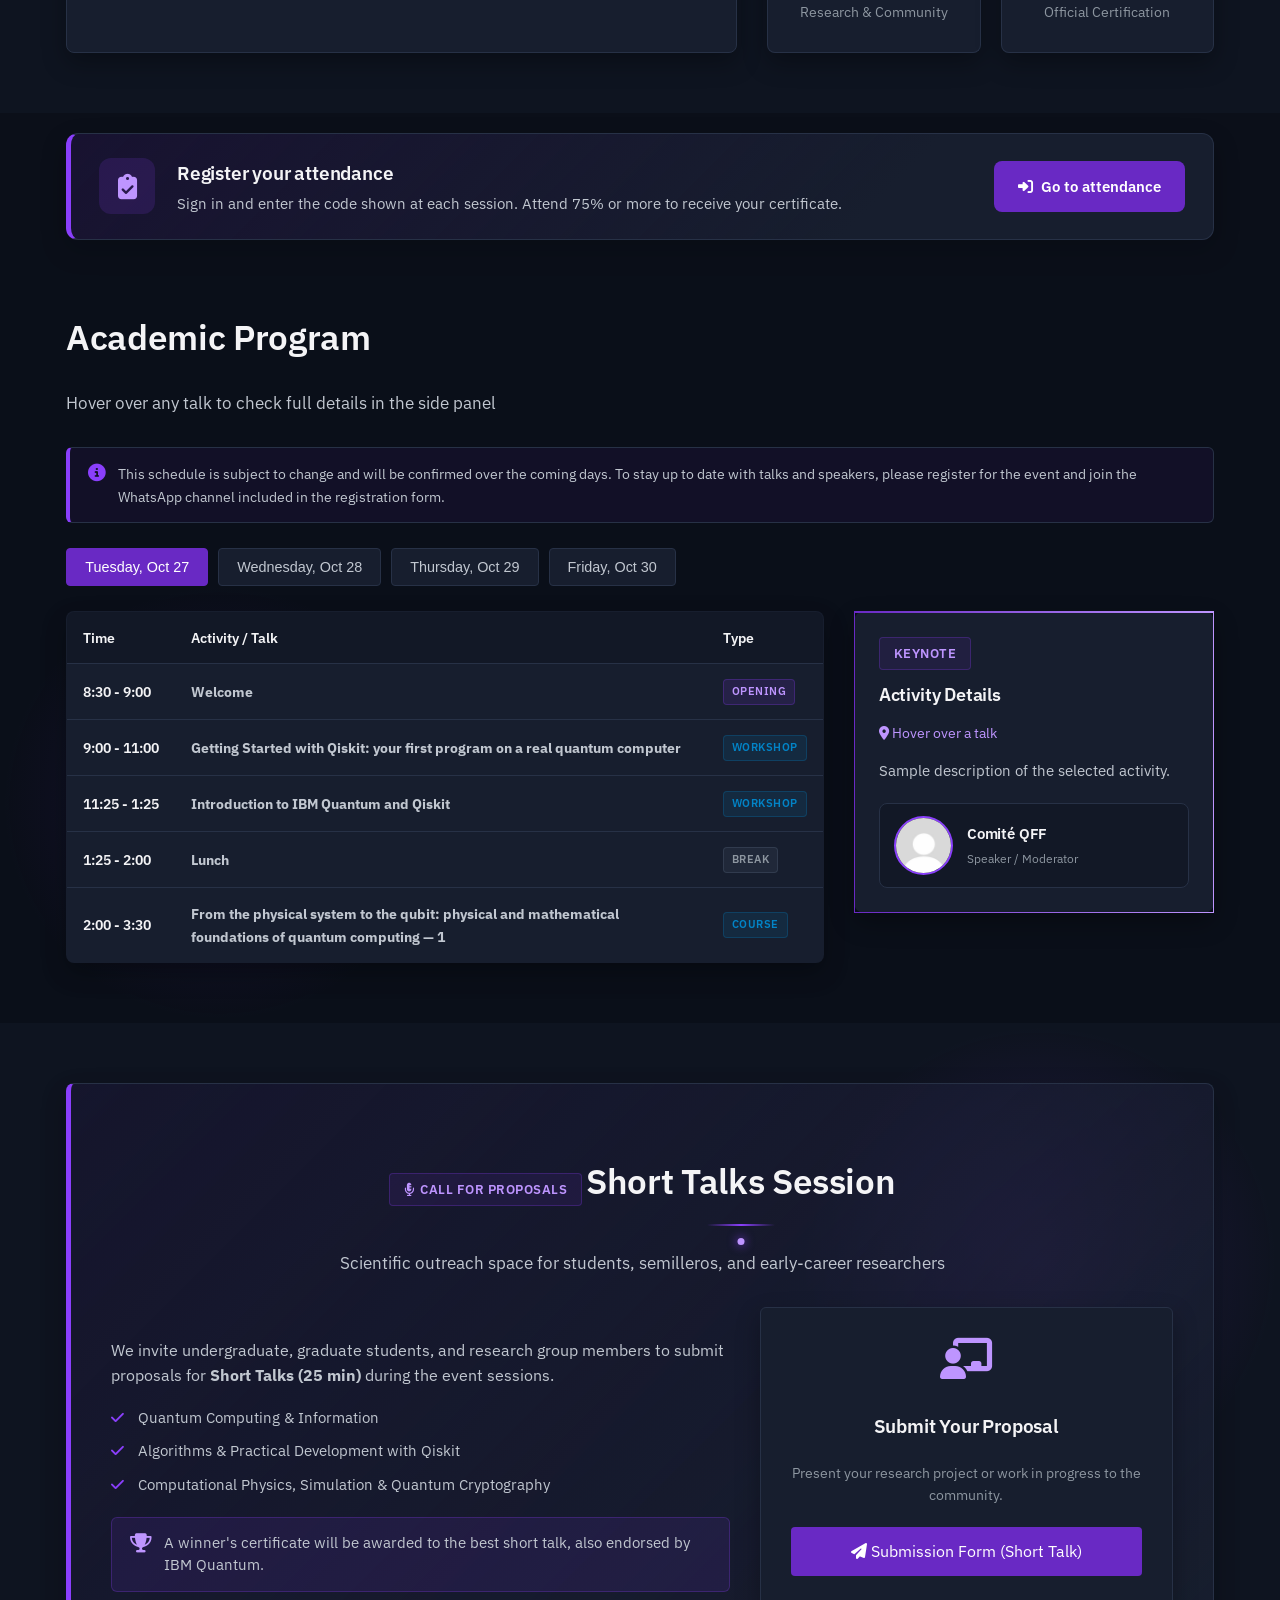
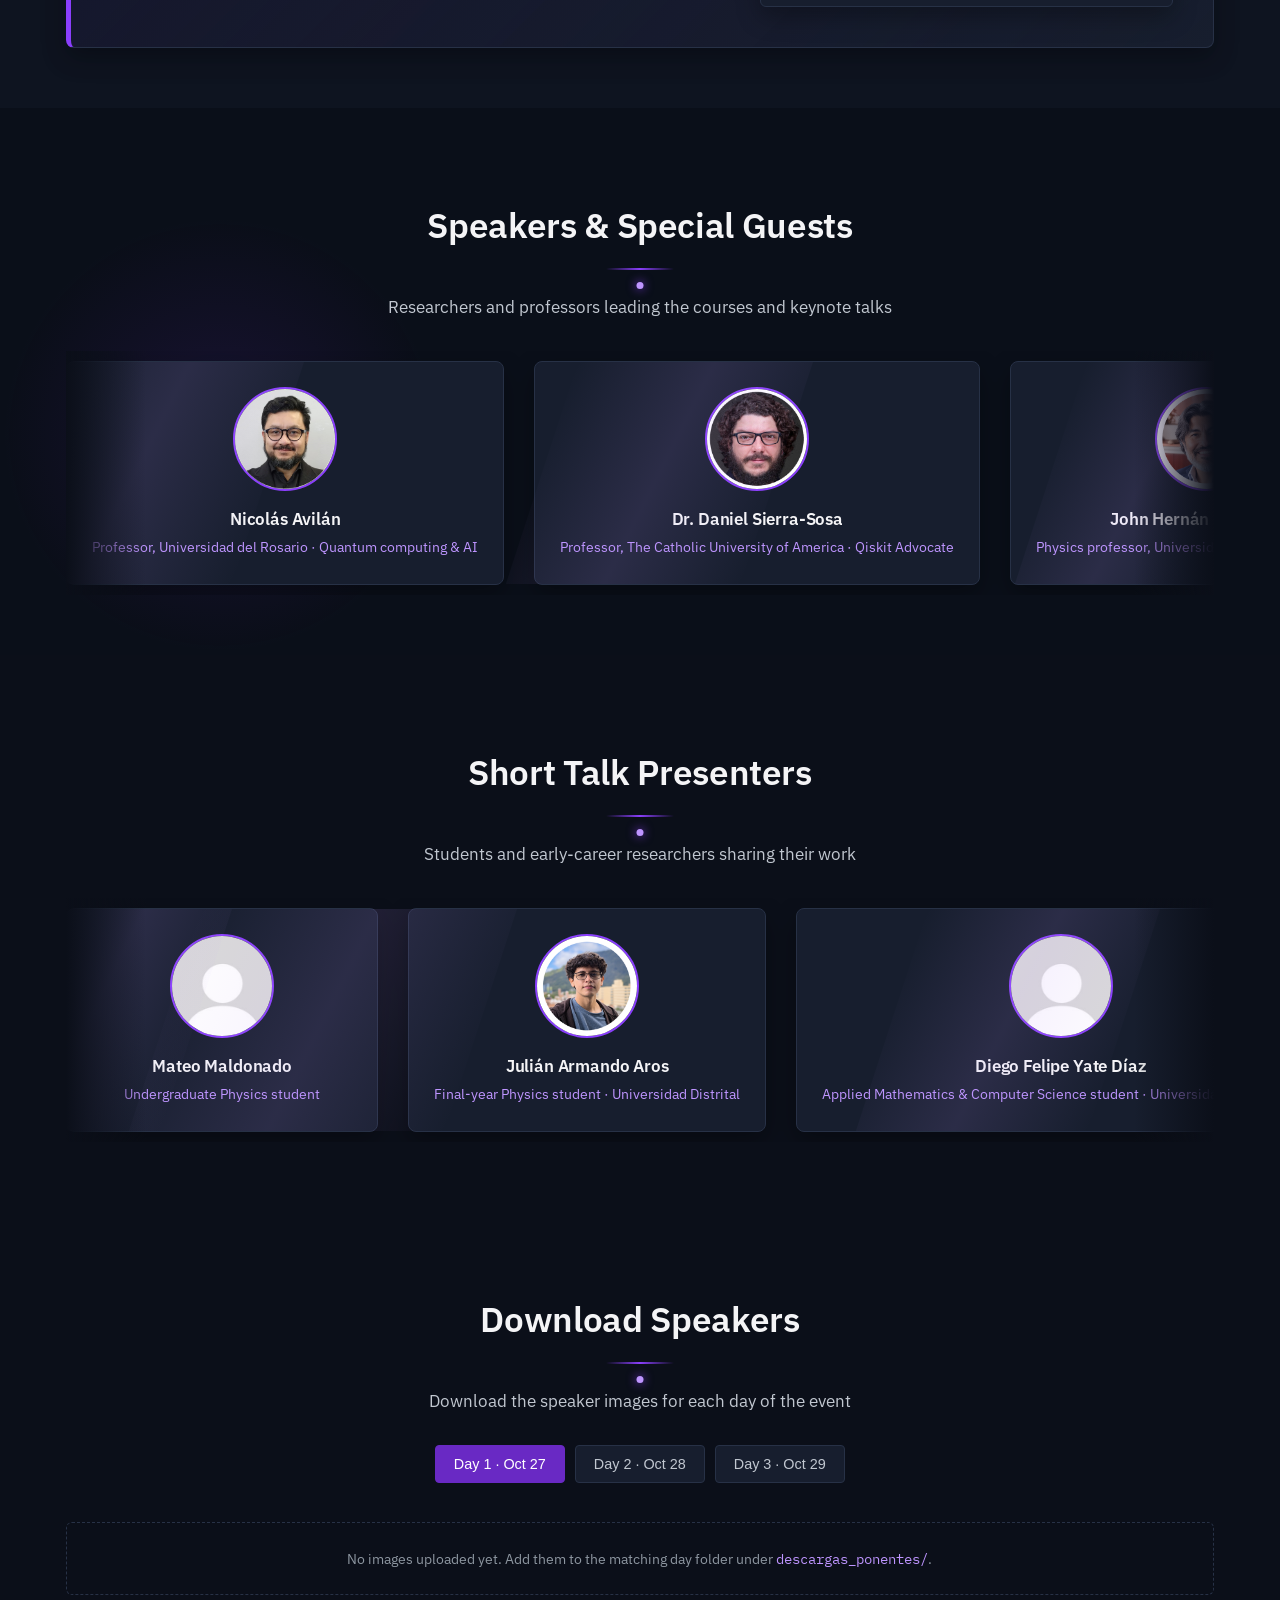
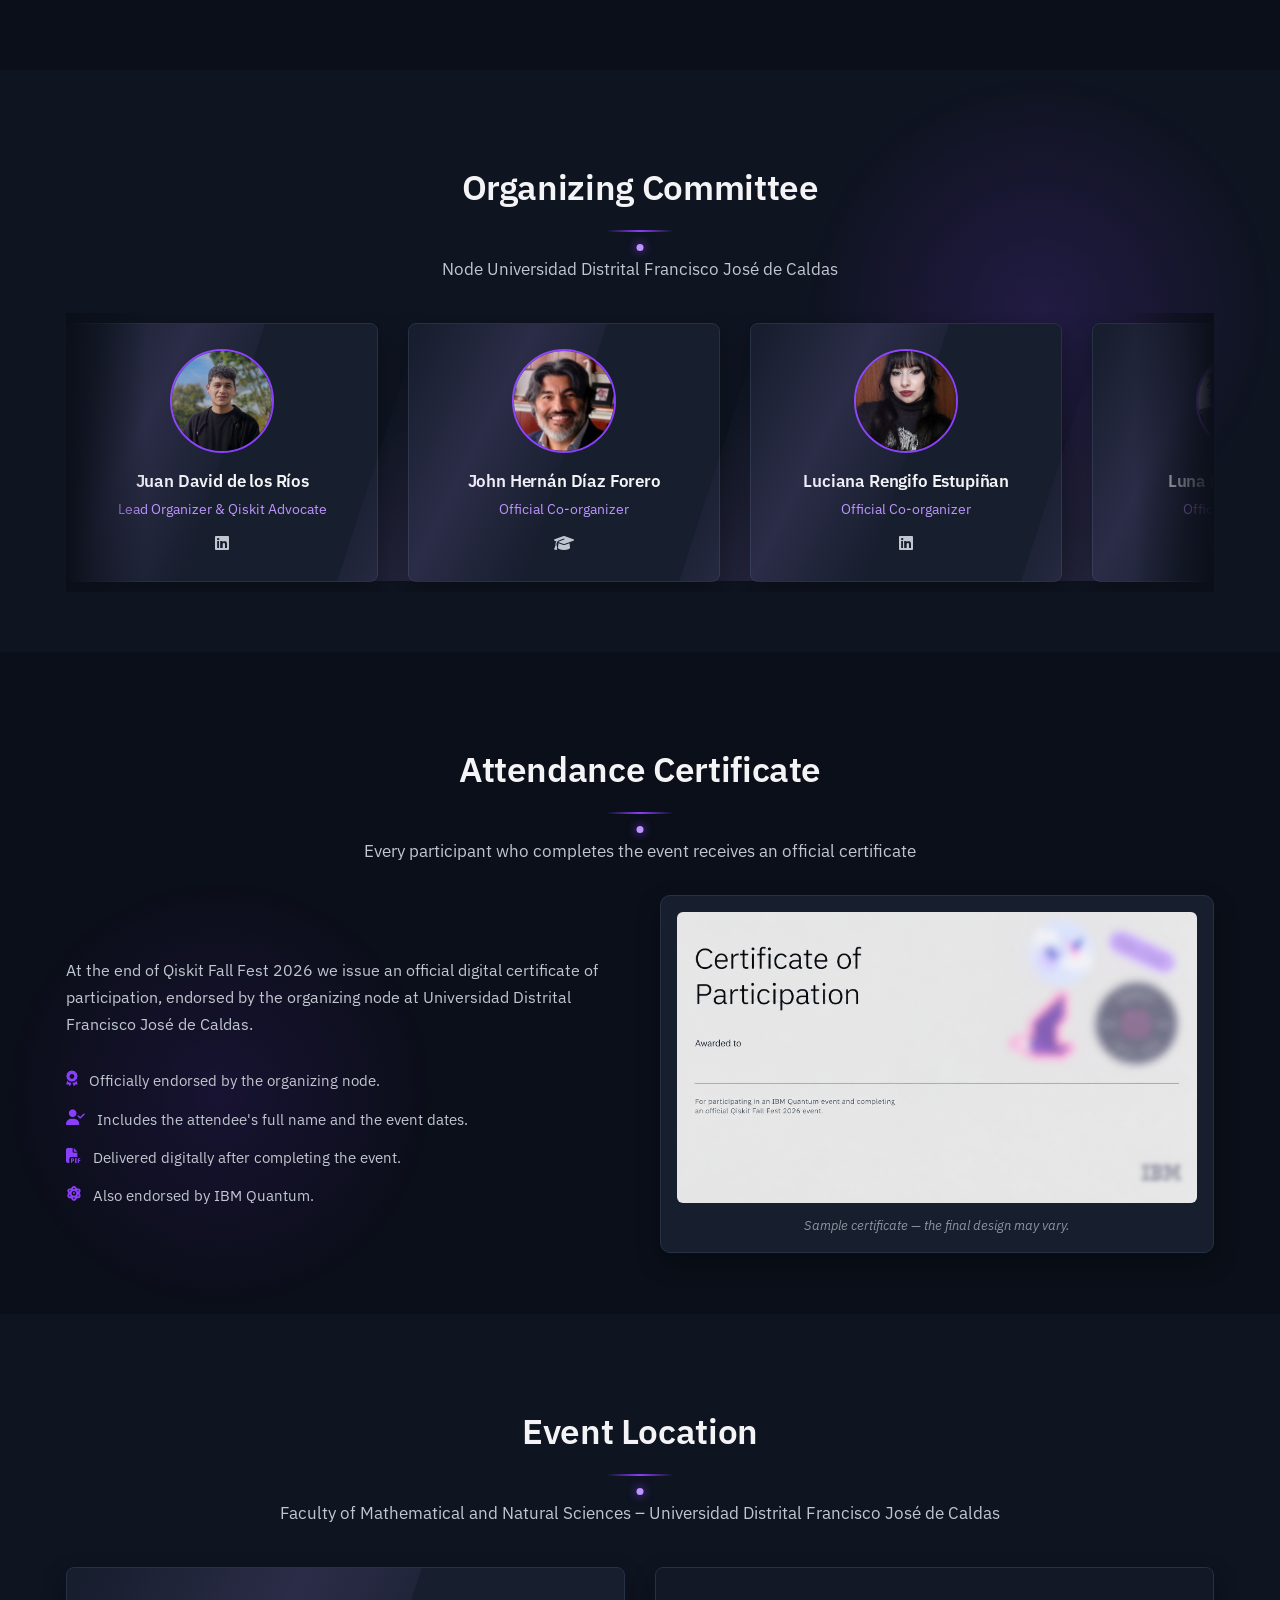
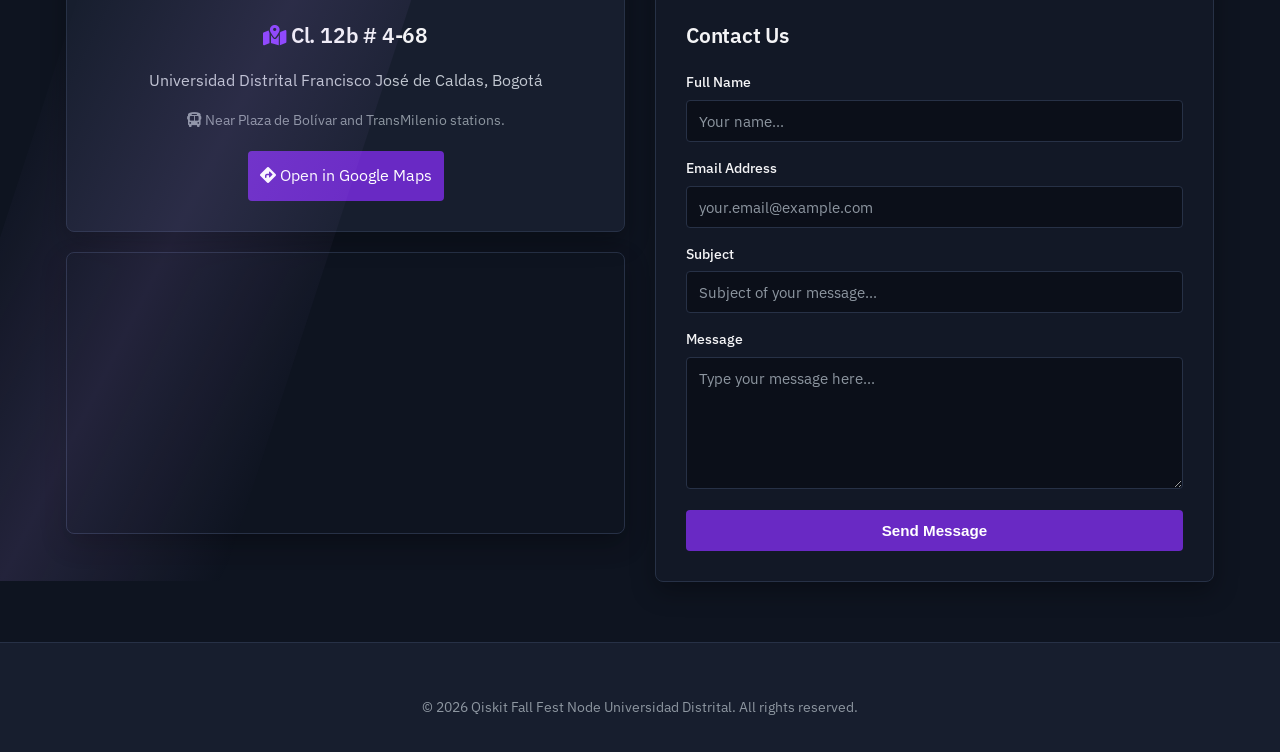
==== commit d05e25da: "Corregir marquee de ponentes y charlas cortas: quitar clase reveal que congelaba la animación" ====
--- a/index.html
+++ b/index.html
@@ -1242,7 +1242,7 @@
             <!-- Marquee: el segundo track es un clon aria-hidden necesario para
                  el scroll infinito. Para añadir/editar un ponente, actualiza
                  AMBOS tracks. -->
-            <div class="speakers-marquee-container reveal">
+            <div class="speakers-marquee-container">
 
                 <div class="speakers-marquee-track">
 
@@ -1442,7 +1442,7 @@
             <!-- Marquee: el segundo track es un clon aria-hidden necesario para
                  el scroll infinito. Para añadir/editar un ponente, actualiza
                  AMBOS tracks. -->
-            <div class="speakers-marquee-container reveal">
+            <div class="speakers-marquee-container">
 
                 <div class="speakers-marquee-track">
 
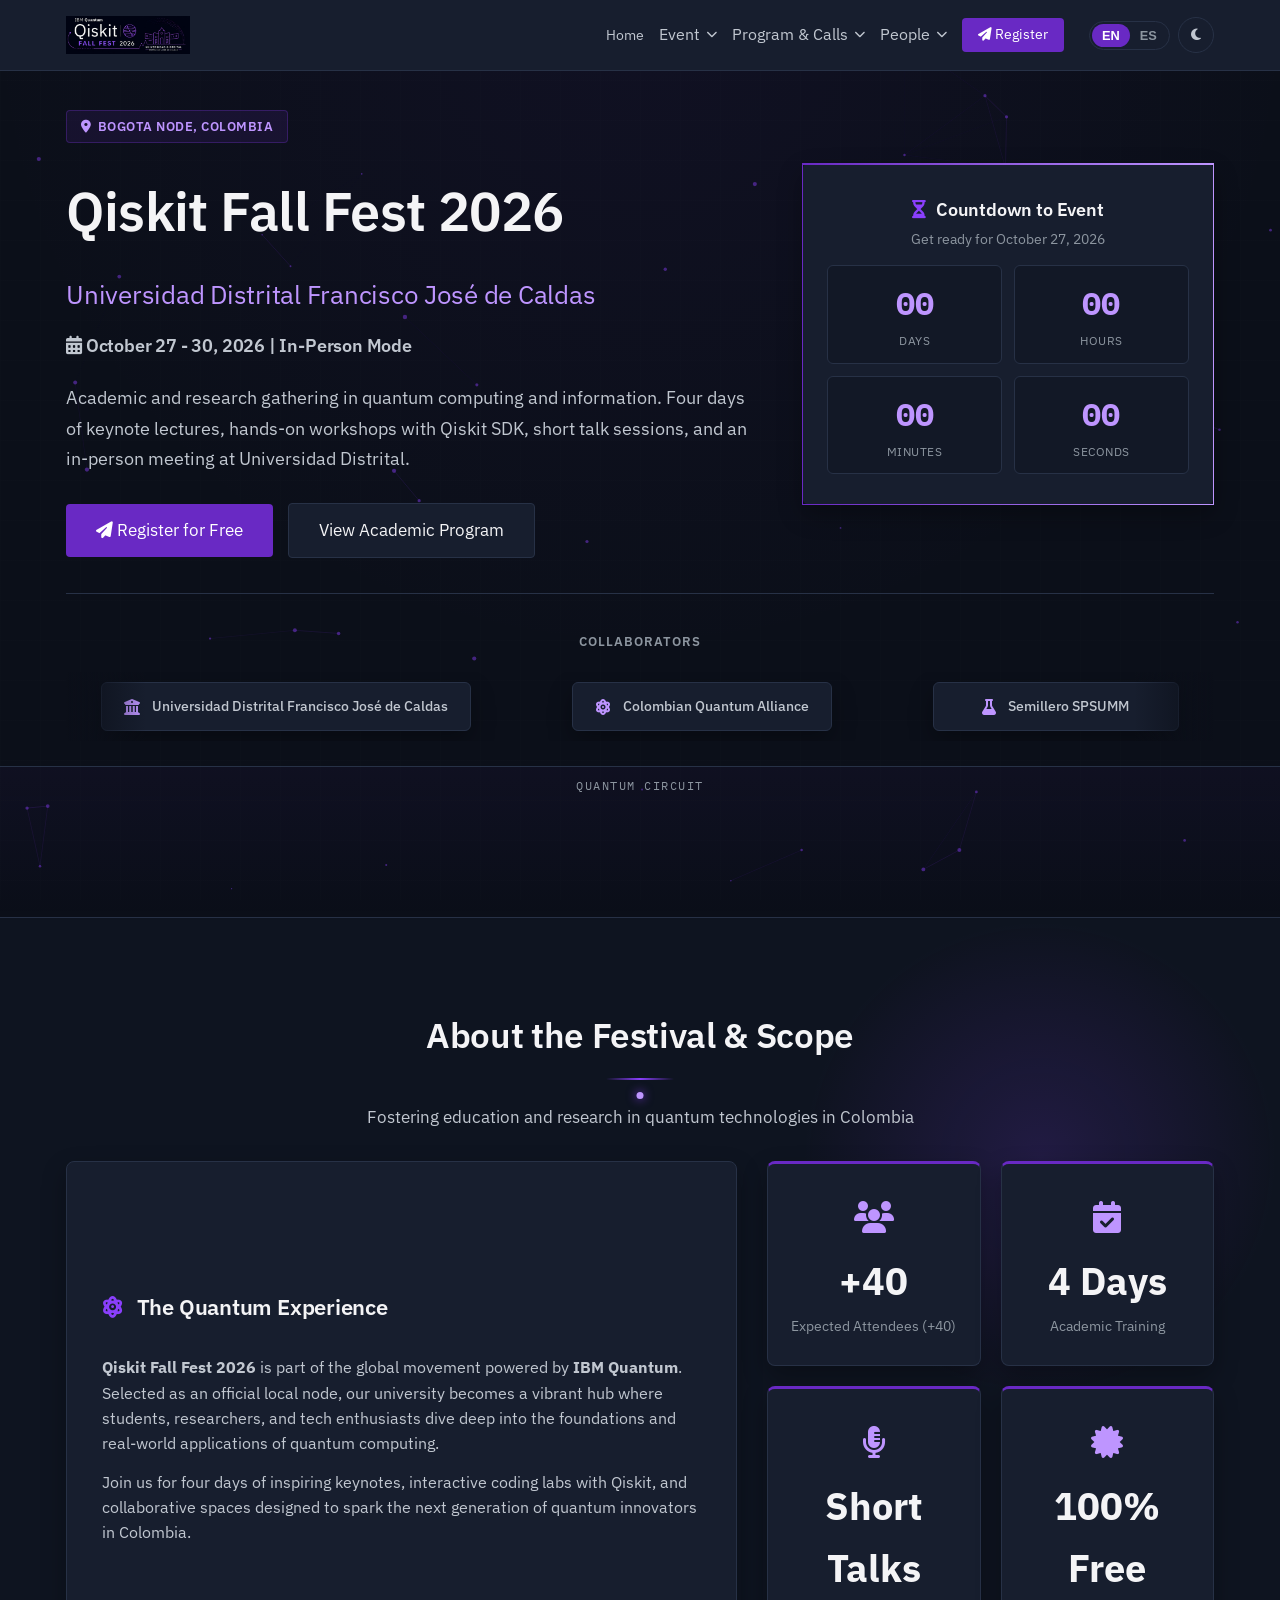
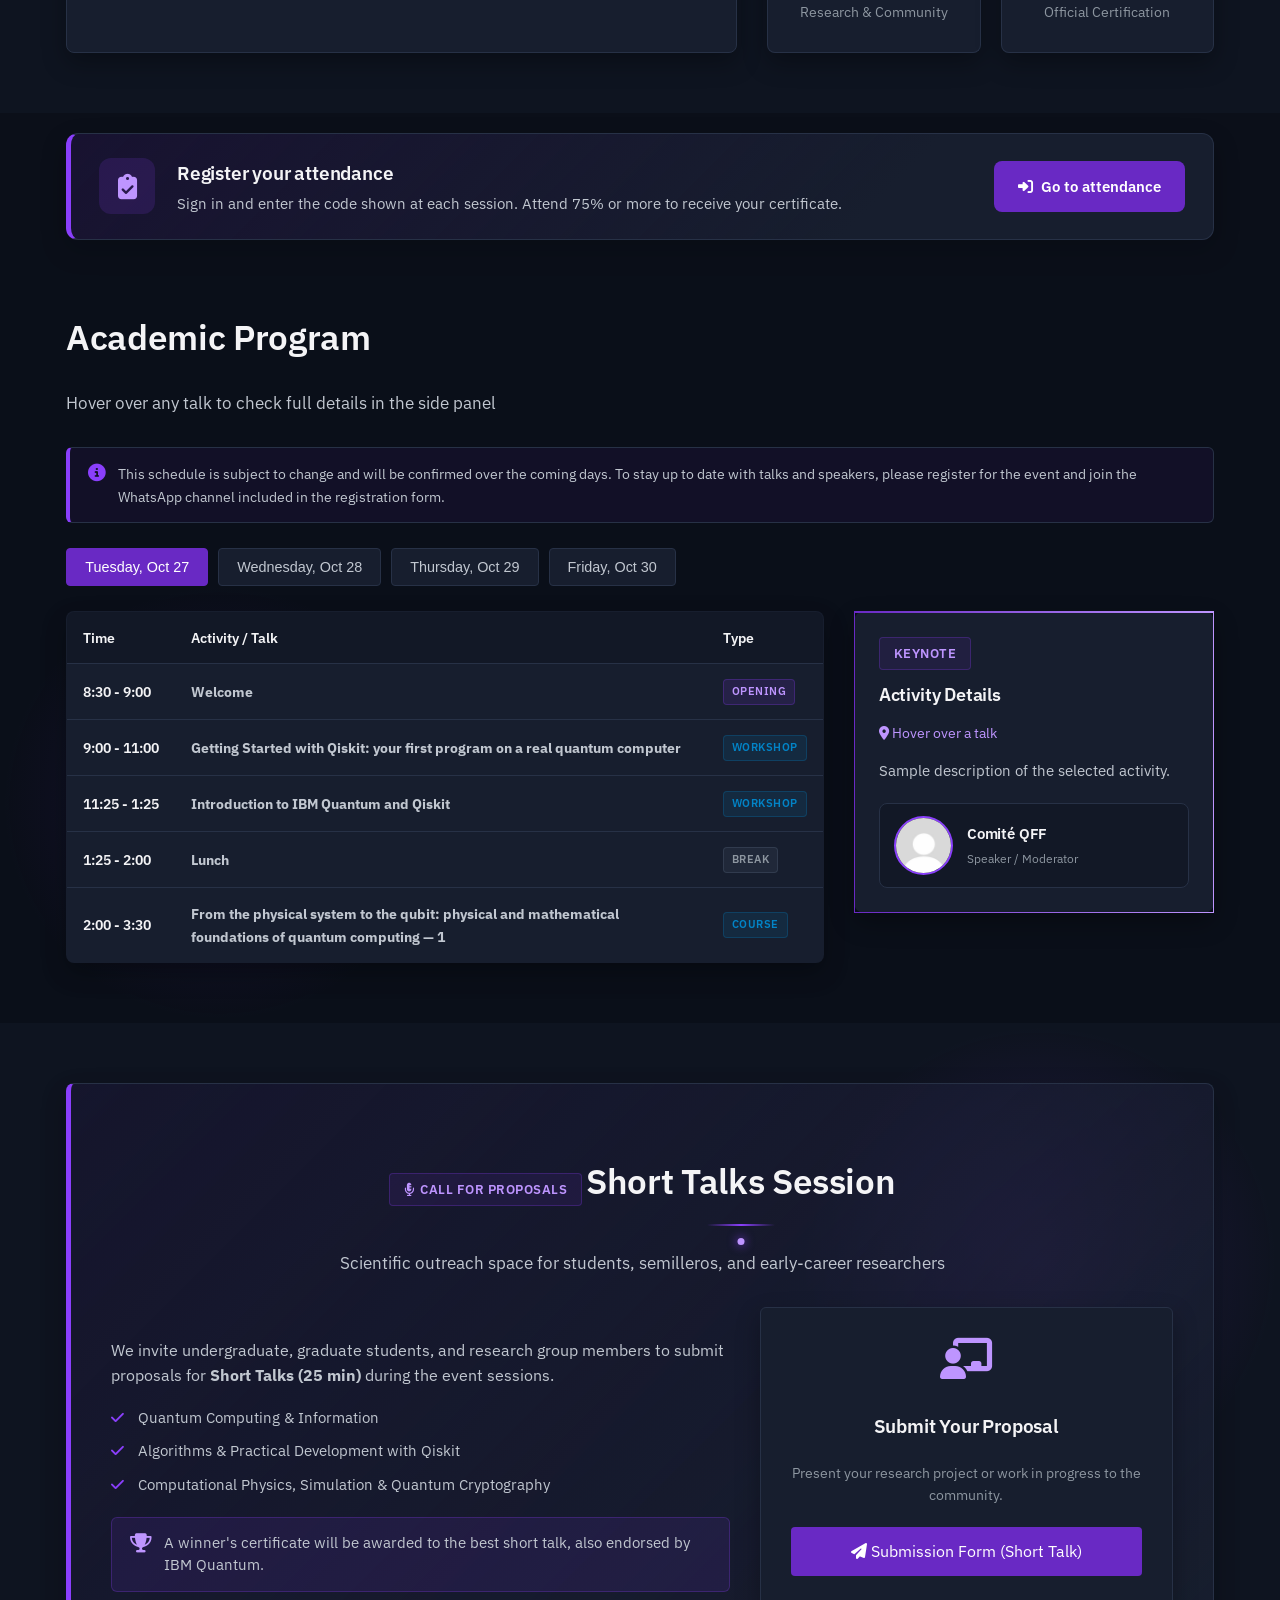
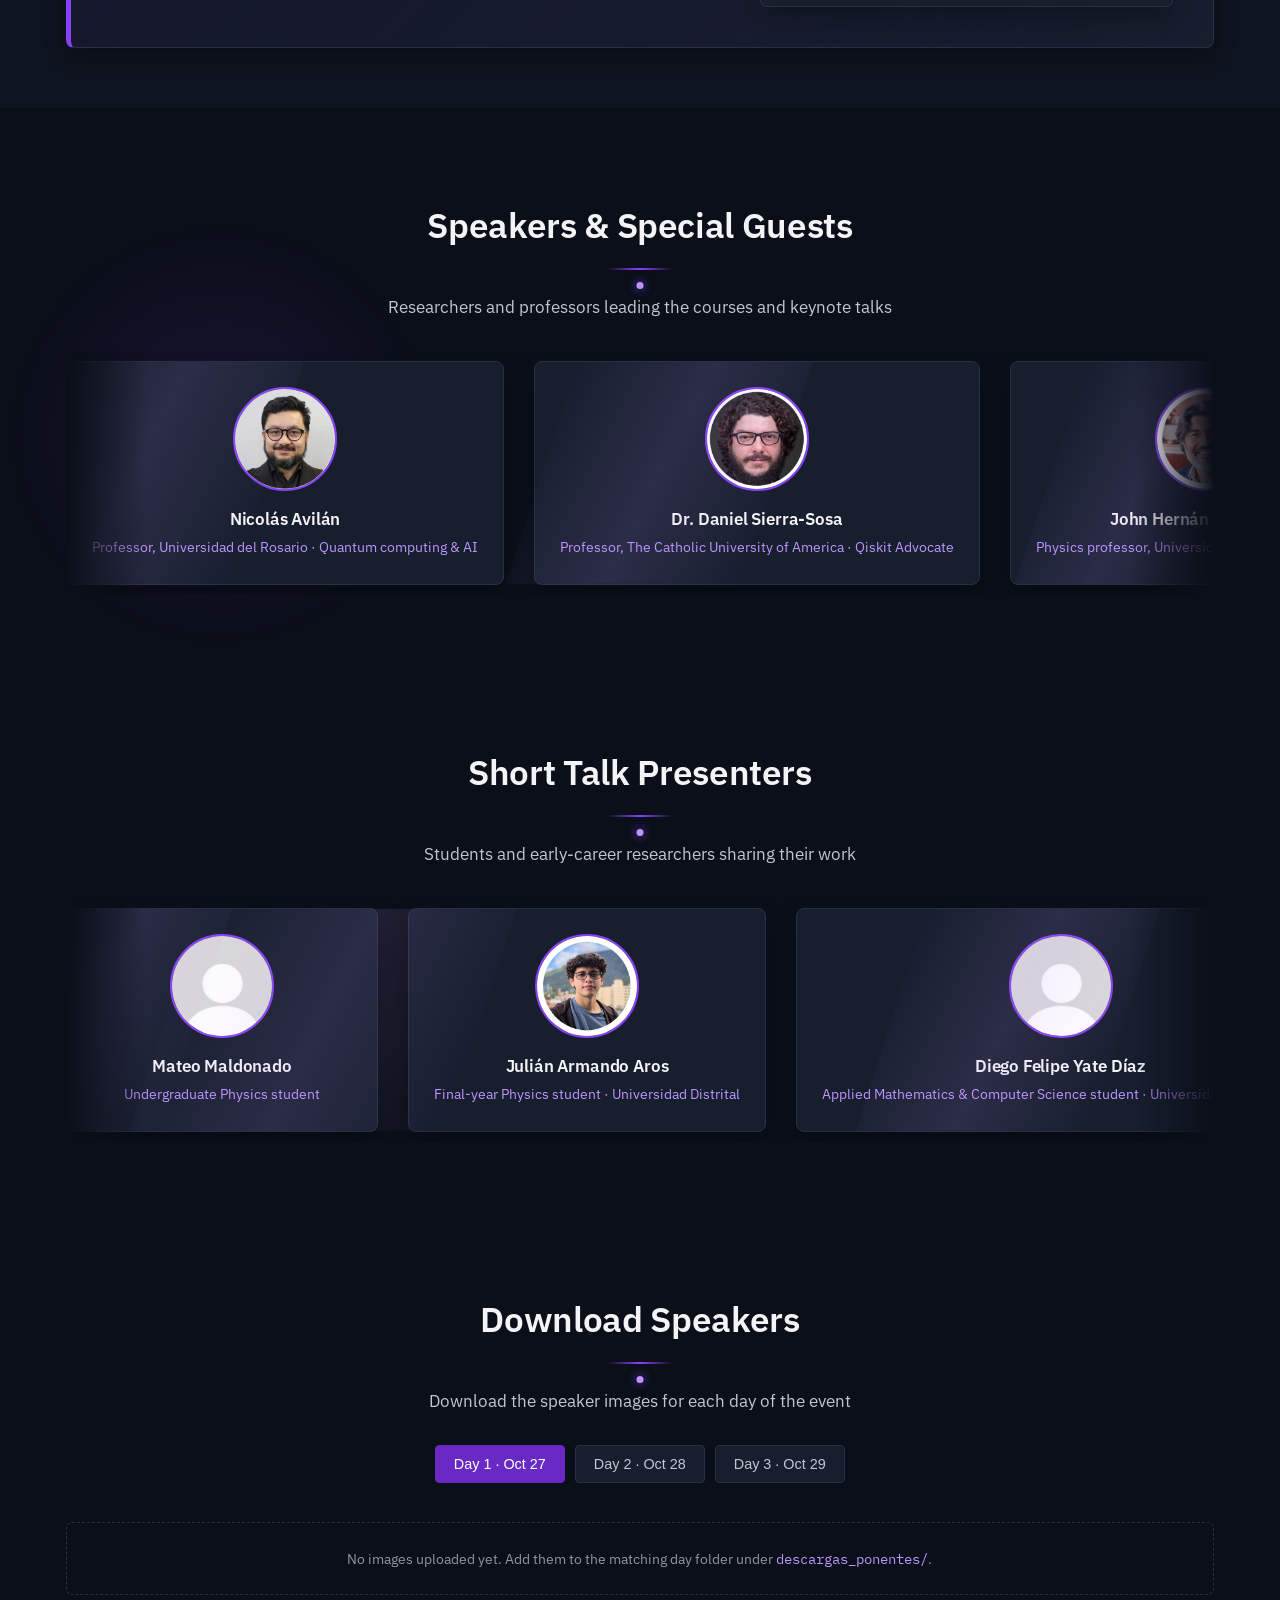
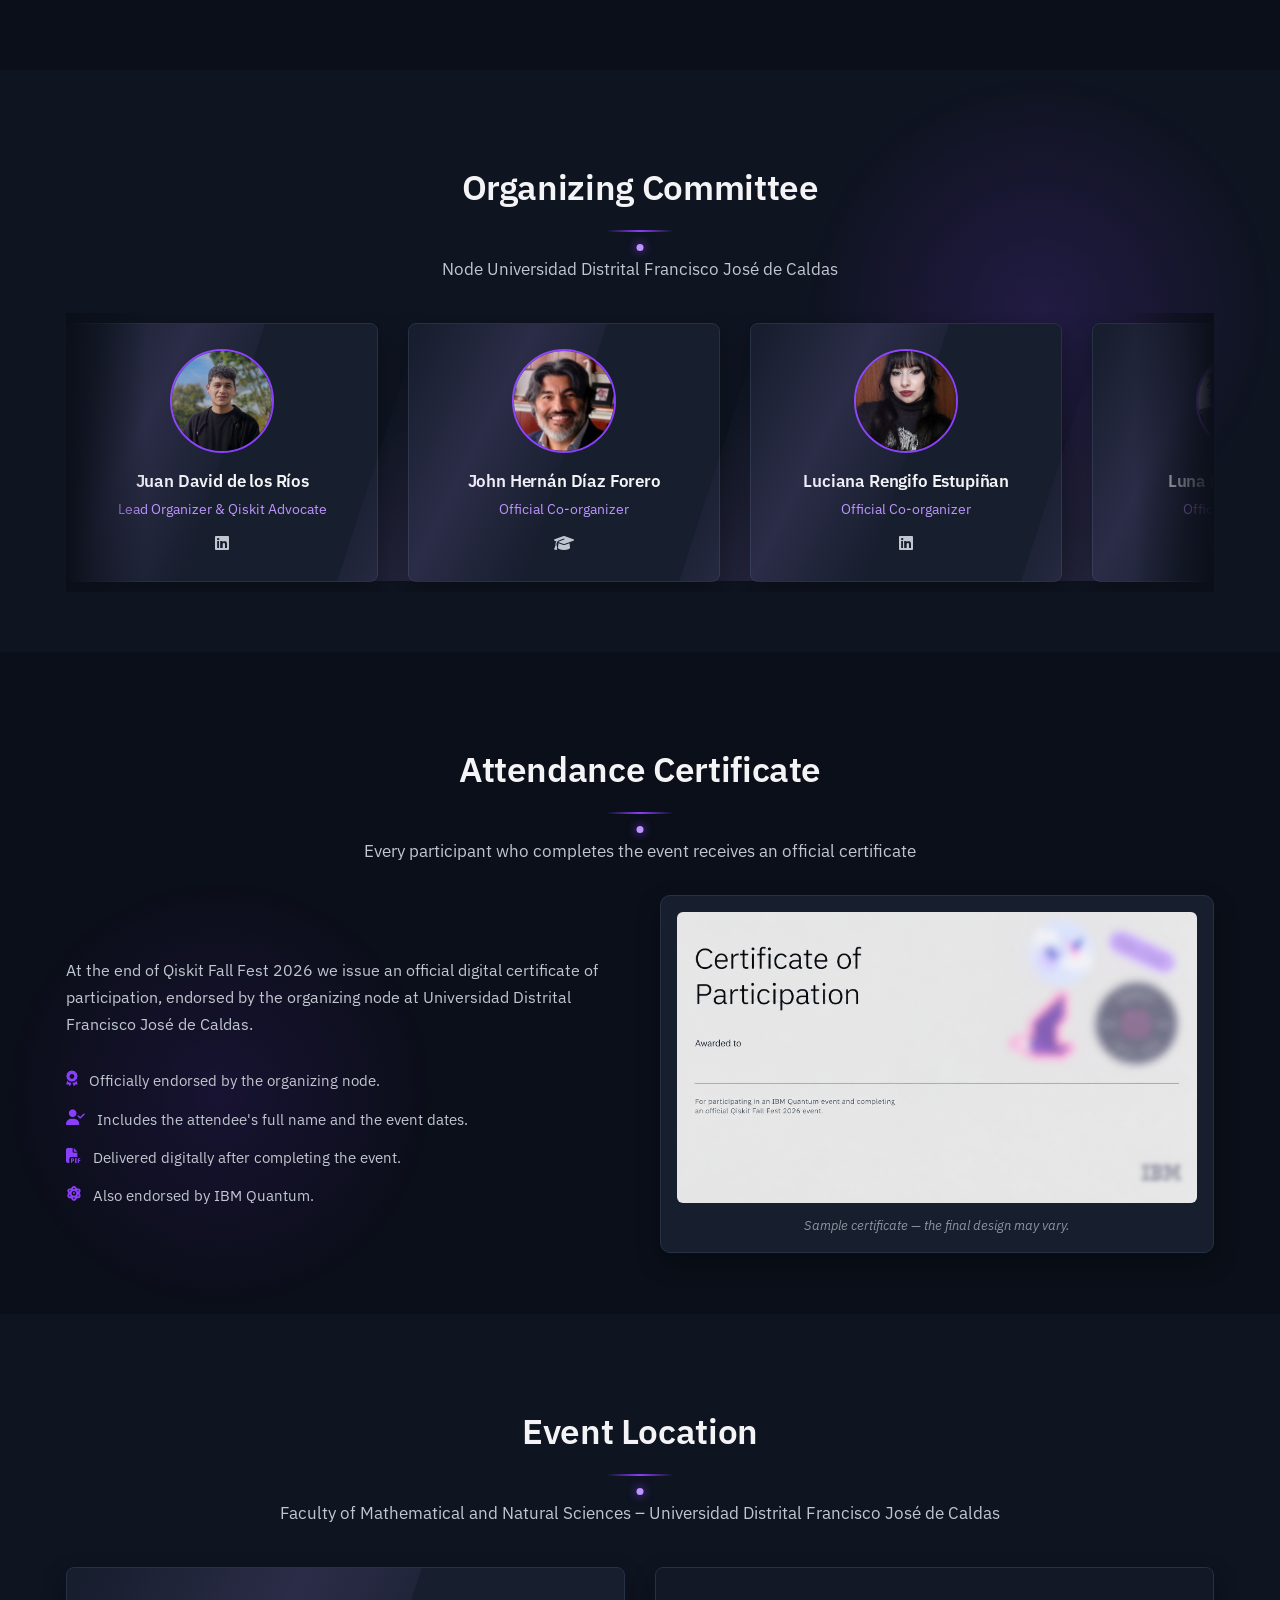
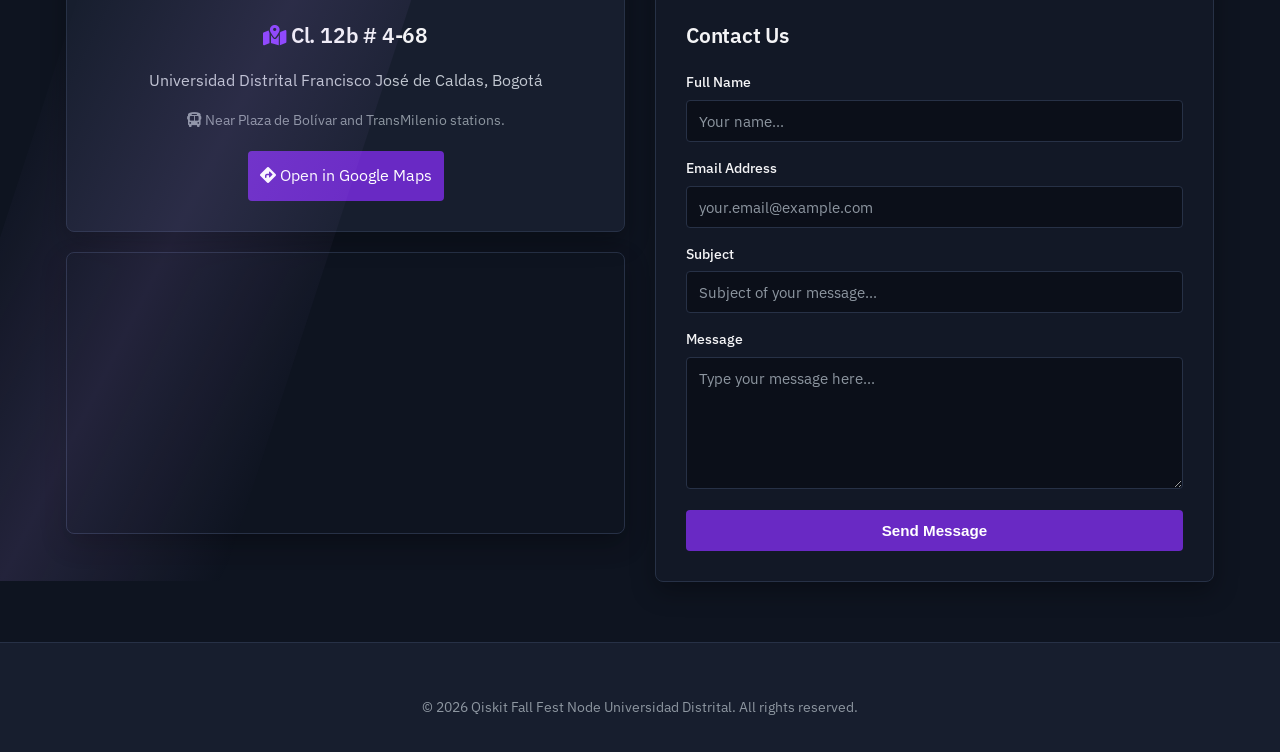
==== commit 9c88d3b4: "Optimizar rendimiento: lazy-load de imágenes, pausar animaciones canvas fuera de viewport y cache-bu" ====
--- a/index.html
+++ b/index.html
@@ -19,7 +19,7 @@
     <link rel="stylesheet" href="https://cdnjs.cloudflare.com/ajax/libs/font-awesome/6.4.0/css/all.min.css">
 
     <!-- Site styles (modular, see assets/css/) -->
-    <link rel="stylesheet" href="assets/css/main.css?v=15">
+    <link rel="stylesheet" href="assets/css/main.css?v=16">
 </head>
 
 <body>
@@ -52,6 +52,8 @@
                         src="Logos/logo_oscuro.png"
                         alt="Qiskit Fall Fest 2026 Logo"
                         class="nav-dynamic-logo"
+                        decoding="async"
+                        fetchpriority="high"
                     >
                 </a>
             </div>
@@ -1242,14 +1244,14 @@
             <!-- Marquee: el segundo track es un clon aria-hidden necesario para
                  el scroll infinito. Para añadir/editar un ponente, actualiza
                  AMBOS tracks. -->
-            <div class="speakers-marquee-container">
+            <div class="speakers-marquee-container reveal">
 
                 <div class="speakers-marquee-track">
 
                     <!-- Nicolás Avilán -->
                     <div class="speaker-card event-card">
                         <div class="member-avatar-wrap">
-                            <img class="member-avatar" src="img_ponentes/Nicolas.png" alt="Nicolás Avilán">
+                            <img loading="lazy" decoding="async" class="member-avatar" src="img_ponentes/Nicolas.png" alt="Nicolás Avilán">
                         </div>
                         <h3 class="member-name">Nicolás Avilán</h3>
                         <p class="member-role" data-i18n="sp-nicolas-role">Professor, Universidad del Rosario · Quantum computing &amp; AI</p>
@@ -1258,7 +1260,7 @@
                     <!-- Daniel Sierra-Sosa -->
                     <div class="speaker-card event-card">
                         <div class="member-avatar-wrap">
-                            <img class="member-avatar" src="img_ponentes/daniel_sierra.png" alt="Daniel Sierra-Sosa">
+                            <img loading="lazy" decoding="async" class="member-avatar" src="img_ponentes/daniel_sierra.png" alt="Daniel Sierra-Sosa">
                         </div>
                         <h3 class="member-name">Dr. Daniel Sierra-Sosa</h3>
                         <p class="member-role" data-i18n="sp-daniel-role">Professor, The Catholic University of America · Qiskit Advocate</p>
@@ -1267,7 +1269,7 @@
                     <!-- John Hernán Díaz Forero -->
                     <div class="speaker-card event-card">
                         <div class="member-avatar-wrap">
-                            <img class="member-avatar" src="img_ponentes/john.png" alt="John Hernán Díaz Forero">
+                            <img loading="lazy" decoding="async" class="member-avatar" src="img_ponentes/john.png" alt="John Hernán Díaz Forero">
                         </div>
                         <h3 class="member-name">John Hernán Díaz Forero</h3>
                         <p class="member-role" data-i18n="sp-john-role">Physics professor, Universidad Distrital · GEFEM group</p>
@@ -1276,7 +1278,7 @@
                     <!-- Camilo Andrés Espejo Pabón -->
                     <div class="speaker-card event-card">
                         <div class="member-avatar-wrap">
-                            <img class="member-avatar" src="img_ponentes/camilo.png" alt="Camilo Andrés Espejo Pabón">
+                            <img loading="lazy" decoding="async" class="member-avatar" src="img_ponentes/camilo.png" alt="Camilo Andrés Espejo Pabón">
                         </div>
                         <h3 class="member-name">Camilo Andrés Espejo Pabón</h3>
                         <p class="member-role" data-i18n="sp-camilo-role">Associate Professor, Universidad del Norte</p>
@@ -1285,7 +1287,7 @@
                     <!-- Enrique Anguiano Vara -->
                     <div class="speaker-card event-card">
                         <div class="member-avatar-wrap">
-                            <img class="member-avatar" src="speakers/ejemplo.jpg" alt="Enrique Anguiano Vara">
+                            <img loading="lazy" decoding="async" class="member-avatar" src="speakers/ejemplo.jpg" alt="Enrique Anguiano Vara">
                         </div>
                         <h3 class="member-name">Enrique Anguiano Vara</h3>
                         <p class="member-role" data-i18n="sp-enrique-role">Quantum Machine Learning Research Assistant · ICMM-CSIC</p>
@@ -1294,7 +1296,7 @@
                     <!-- Claudia Zendejas Morales -->
                     <div class="speaker-card event-card">
                         <div class="member-avatar-wrap">
-                            <img class="member-avatar" src="img_ponentes/claudia.png" alt="Claudia Zendejas Morales">
+                            <img loading="lazy" decoding="async" class="member-avatar" src="img_ponentes/claudia.png" alt="Claudia Zendejas Morales">
                         </div>
                         <h3 class="member-name">Claudia Zendejas Morales</h3>
                         <p class="member-role" data-i18n="sp-claudia-role">PhD student in Quantum Information Science · University of Copenhagen</p>
@@ -1303,7 +1305,7 @@
                     <!-- Federico Holik -->
                     <div class="speaker-card event-card">
                         <div class="member-avatar-wrap">
-                            <img class="member-avatar" src="img_ponentes/federico.png" alt="Federico Holik">
+                            <img loading="lazy" decoding="async" class="member-avatar" src="img_ponentes/federico.png" alt="Federico Holik">
                         </div>
                         <h3 class="member-name">Federico Holik</h3>
                         <p class="member-role" data-i18n="sp-federico-role">CONICET researcher (Argentina) · Universidad Nacional de Hurlingham</p>
@@ -1312,7 +1314,7 @@
                     <!-- Jaime Alexander Jiménez -->
                     <div class="speaker-card event-card">
                         <div class="member-avatar-wrap">
-                            <img class="member-avatar" src="speakers/ejemplo.jpg" alt="Jaime Alexander Jiménez">
+                            <img loading="lazy" decoding="async" class="member-avatar" src="speakers/ejemplo.jpg" alt="Jaime Alexander Jiménez">
                         </div>
                         <h3 class="member-name">Jaime Alexander Jiménez</h3>
                         <p class="member-role" data-i18n="sp-jaime-role">Business administrator, MBA &amp; data scientist · QDSV</p>
@@ -1321,7 +1323,7 @@
                     <!-- Esteban Hernández -->
                     <div class="speaker-card event-card">
                         <div class="member-avatar-wrap">
-                            <img class="member-avatar" src="speakers/ejemplo.jpg" alt="Esteban Hernández">
+                            <img loading="lazy" decoding="async" class="member-avatar" src="speakers/ejemplo.jpg" alt="Esteban Hernández">
                         </div>
                         <h3 class="member-name">Esteban Hernández</h3>
                         <p class="member-role" data-i18n="sp-esteban-role">Speaker · Cybercolombia</p>
@@ -1333,7 +1335,7 @@
 
                     <div class="speaker-card event-card">
                         <div class="member-avatar-wrap">
-                            <img class="member-avatar" src="img_ponentes/Nicolas.png" alt="">
+                            <img loading="lazy" decoding="async" class="member-avatar" src="img_ponentes/Nicolas.png" alt="">
                         </div>
                         <h3 class="member-name">Nicolás Avilán</h3>
                         <p class="member-role">Professor, Universidad del Rosario · Quantum computing &amp; AI</p>
@@ -1341,7 +1343,7 @@
 
                     <div class="speaker-card event-card">
                         <div class="member-avatar-wrap">
-                            <img class="member-avatar" src="img_ponentes/daniel_sierra.png" alt="">
+                            <img loading="lazy" decoding="async" class="member-avatar" src="img_ponentes/daniel_sierra.png" alt="">
                         </div>
                         <h3 class="member-name">Dr. Daniel Sierra-Sosa</h3>
                         <p class="member-role">Professor, The Catholic University of America · Qiskit Advocate</p>
@@ -1349,7 +1351,7 @@
 
                     <div class="speaker-card event-card">
                         <div class="member-avatar-wrap">
-                            <img class="member-avatar" src="img_ponentes/john.png" alt="">
+                            <img loading="lazy" decoding="async" class="member-avatar" src="img_ponentes/john.png" alt="">
                         </div>
                         <h3 class="member-name">John Hernán Díaz Forero</h3>
                         <p class="member-role">Physics professor, Universidad Distrital · GEFEM group</p>
@@ -1357,7 +1359,7 @@
 
                     <div class="speaker-card event-card">
                         <div class="member-avatar-wrap">
-                            <img class="member-avatar" src="img_ponentes/camilo.png" alt="">
+                            <img loading="lazy" decoding="async" class="member-avatar" src="img_ponentes/camilo.png" alt="">
                         </div>
                         <h3 class="member-name">Camilo Andrés Espejo Pabón</h3>
                         <p class="member-role">Associate Professor, Universidad del Norte</p>
@@ -1365,7 +1367,7 @@
 
                     <div class="speaker-card event-card">
                         <div class="member-avatar-wrap">
-                            <img class="member-avatar" src="speakers/ejemplo.jpg" alt="">
+                            <img loading="lazy" decoding="async" class="member-avatar" src="speakers/ejemplo.jpg" alt="">
                         </div>
                         <h3 class="member-name">Enrique Anguiano Vara</h3>
                         <p class="member-role">Quantum Machine Learning Research Assistant · ICMM-CSIC</p>
@@ -1373,7 +1375,7 @@
 
                     <div class="speaker-card event-card">
                         <div class="member-avatar-wrap">
-                            <img class="member-avatar" src="img_ponentes/claudia.png" alt="">
+                            <img loading="lazy" decoding="async" class="member-avatar" src="img_ponentes/claudia.png" alt="">
                         </div>
                         <h3 class="member-name">Claudia Zendejas Morales</h3>
                         <p class="member-role">PhD student in Quantum Information Science · University of Copenhagen</p>
@@ -1381,7 +1383,7 @@
 
                     <div class="speaker-card event-card">
                         <div class="member-avatar-wrap">
-                            <img class="member-avatar" src="img_ponentes/federico.png" alt="">
+                            <img loading="lazy" decoding="async" class="member-avatar" src="img_ponentes/federico.png" alt="">
                         </div>
                         <h3 class="member-name">Federico Holik</h3>
                         <p class="member-role">CONICET researcher (Argentina) · Universidad Nacional de Hurlingham</p>
@@ -1389,7 +1391,7 @@
 
                     <div class="speaker-card event-card">
                         <div class="member-avatar-wrap">
-                            <img class="member-avatar" src="speakers/ejemplo.jpg" alt="">
+                            <img loading="lazy" decoding="async" class="member-avatar" src="speakers/ejemplo.jpg" alt="">
                         </div>
                         <h3 class="member-name">Jaime Alexander Jiménez</h3>
                         <p class="member-role">Business administrator, MBA &amp; data scientist · QDSV</p>
@@ -1397,7 +1399,7 @@
 
                     <div class="speaker-card event-card">
                         <div class="member-avatar-wrap">
-                            <img class="member-avatar" src="speakers/ejemplo.jpg" alt="">
+                            <img loading="lazy" decoding="async" class="member-avatar" src="speakers/ejemplo.jpg" alt="">
                         </div>
                         <h3 class="member-name">Esteban Hernández</h3>
                         <p class="member-role">Speaker · Cybercolombia</p>
@@ -1442,14 +1444,14 @@
             <!-- Marquee: el segundo track es un clon aria-hidden necesario para
                  el scroll infinito. Para añadir/editar un ponente, actualiza
                  AMBOS tracks. -->
-            <div class="speakers-marquee-container">
+            <div class="speakers-marquee-container reveal">
 
                 <div class="speakers-marquee-track">
 
                     <!-- Mateo Maldonado -->
                     <div class="speaker-card event-card">
                         <div class="member-avatar-wrap">
-                            <img class="member-avatar" src="speakers/ejemplo.jpg" alt="Mateo Maldonado">
+                            <img loading="lazy" decoding="async" class="member-avatar" src="speakers/ejemplo.jpg" alt="Mateo Maldonado">
                         </div>
                         <h3 class="member-name">Mateo Maldonado</h3>
                         <p class="member-role" data-i18n="sp-mateo-role">Undergraduate Physics student</p>
@@ -1458,7 +1460,7 @@
                     <!-- Julián Aros -->
                     <div class="speaker-card event-card">
                         <div class="member-avatar-wrap">
-                            <img class="member-avatar" src="img_ponentes/julian_aros.png" alt="Julián Aros">
+                            <img loading="lazy" decoding="async" class="member-avatar" src="img_ponentes/julian_aros.png" alt="Julián Aros">
                         </div>
                         <h3 class="member-name">Julián Armando Aros</h3>
                         <p class="member-role" data-i18n="sp-julian-role">Final-year Physics student · Universidad Distrital</p>
@@ -1467,7 +1469,7 @@
                     <!-- Diego Felipe Yate Díaz -->
                     <div class="speaker-card event-card">
                         <div class="member-avatar-wrap">
-                            <img class="member-avatar" src="speakers/ejemplo.jpg" alt="Diego Felipe Yate Díaz">
+                            <img loading="lazy" decoding="async" class="member-avatar" src="speakers/ejemplo.jpg" alt="Diego Felipe Yate Díaz">
                         </div>
                         <h3 class="member-name">Diego Felipe Yate Díaz</h3>
                         <p class="member-role" data-i18n="sp-diego-role">Applied Mathematics &amp; Computer Science student · Universidad del Rosario</p>
@@ -1476,7 +1478,7 @@
                     <!-- Samuel Murillo Herrera -->
                     <div class="speaker-card event-card">
                         <div class="member-avatar-wrap">
-                            <img class="member-avatar" src="speakers/ejemplo.jpg" alt="Samuel Murillo Herrera">
+                            <img loading="lazy" decoding="async" class="member-avatar" src="speakers/ejemplo.jpg" alt="Samuel Murillo Herrera">
                         </div>
                         <h3 class="member-name">Samuel Murillo Herrera</h3>
                         <p class="member-role" data-i18n="sp-samuel-role">Final-year Physics student · Universidad de los Andes</p>
@@ -1485,7 +1487,7 @@
                     <!-- Juan de los Ríos -->
                     <div class="speaker-card event-card">
                         <div class="member-avatar-wrap">
-                            <img class="member-avatar" src="Org_team/Juan.png" alt="Juan de los Ríos">
+                            <img loading="lazy" decoding="async" class="member-avatar" src="Org_team/Juan.png" alt="Juan de los Ríos">
                         </div>
                         <h3 class="member-name">Juan de los Ríos</h3>
                         <p class="member-role" data-i18n="sp-juan-role">Speaker</p>
@@ -1497,7 +1499,7 @@
 
                     <div class="speaker-card event-card">
                         <div class="member-avatar-wrap">
-                            <img class="member-avatar" src="speakers/ejemplo.jpg" alt="">
+                            <img loading="lazy" decoding="async" class="member-avatar" src="speakers/ejemplo.jpg" alt="">
                         </div>
                         <h3 class="member-name">Mateo Maldonado</h3>
                         <p class="member-role">Undergraduate Physics student</p>
@@ -1505,7 +1507,7 @@
 
                     <div class="speaker-card event-card">
                         <div class="member-avatar-wrap">
-                            <img class="member-avatar" src="img_ponentes/julian_aros.png" alt="">
+                            <img loading="lazy" decoding="async" class="member-avatar" src="img_ponentes/julian_aros.png" alt="">
                         </div>
                         <h3 class="member-name">Julián Armando Aros</h3>
                         <p class="member-role">Final-year Physics student · Universidad Distrital</p>
@@ -1513,7 +1515,7 @@
 
                     <div class="speaker-card event-card">
                         <div class="member-avatar-wrap">
-                            <img class="member-avatar" src="speakers/ejemplo.jpg" alt="">
+                            <img loading="lazy" decoding="async" class="member-avatar" src="speakers/ejemplo.jpg" alt="">
                         </div>
                         <h3 class="member-name">Diego Felipe Yate Díaz</h3>
                         <p class="member-role">Applied Mathematics &amp; Computer Science student · Universidad del Rosario</p>
@@ -1521,7 +1523,7 @@
 
                     <div class="speaker-card event-card">
                         <div class="member-avatar-wrap">
-                            <img class="member-avatar" src="speakers/ejemplo.jpg" alt="">
+                            <img loading="lazy" decoding="async" class="member-avatar" src="speakers/ejemplo.jpg" alt="">
                         </div>
                         <h3 class="member-name">Samuel Murillo Herrera</h3>
                         <p class="member-role">Final-year Physics student · Universidad de los Andes</p>
@@ -1529,7 +1531,7 @@
 
                     <div class="speaker-card event-card">
                         <div class="member-avatar-wrap">
-                            <img class="member-avatar" src="Org_team/Juan.png" alt="">
+                            <img loading="lazy" decoding="async" class="member-avatar" src="Org_team/Juan.png" alt="">
                         </div>
                         <h3 class="member-name">Juan de los Ríos</h3>
                         <p class="member-role">Speaker</p>
@@ -1657,7 +1659,7 @@
 
                 <div class="speaker-card team-card">
                     <div class="member-avatar-wrap">
-                        <img src="Org_team/Juan.png" alt="Juan David de los Ríos" class="member-avatar">
+                        <img loading="lazy" decoding="async" src="Org_team/Juan.png" alt="Juan David de los Ríos" class="member-avatar">
                     </div>
                     <div>
                         <h3 class="member-name">Juan David de los Ríos</h3>
@@ -1670,7 +1672,7 @@
 
                 <div class="speaker-card team-card">
                     <div class="member-avatar-wrap">
-                        <img src="Org_team/JOHN.png" alt="John Hernán Díaz Forero" class="member-avatar">
+                        <img loading="lazy" decoding="async" src="Org_team/JOHN.png" alt="John Hernán Díaz Forero" class="member-avatar">
                     </div>
                     <div>
                         <h3 class="member-name">John Hernán Díaz Forero</h3>
@@ -1683,7 +1685,7 @@
 
                 <div class="speaker-card team-card">
                     <div class="member-avatar-wrap">
-                        <img src="Org_team/Luciana.jpeg" alt="Luciana Rengifo Estupiñan" class="member-avatar">
+                        <img loading="lazy" decoding="async" src="Org_team/Luciana.jpeg" alt="Luciana Rengifo Estupiñan" class="member-avatar">
                     </div>
                     <div>
                         <h3 class="member-name">Luciana Rengifo Estupiñan</h3>
@@ -1696,7 +1698,7 @@
 
                 <div class="speaker-card team-card">
                     <div class="member-avatar-wrap">
-                        <img src="Org_team/Luna.jpeg" alt="Luna María Corredor" class="member-avatar">
+                        <img loading="lazy" decoding="async" src="Org_team/Luna.jpeg" alt="Luna María Corredor" class="member-avatar">
                     </div>
                     <div>
                         <h3 class="member-name">Luna María Corredor</h3>
@@ -1709,7 +1711,7 @@
 
                 <div class="speaker-card team-card">
                     <div class="member-avatar-wrap">
-                        <img src="Org_team/Nicolas.jpeg" alt="Nicolas Sandoval" class="member-avatar">
+                        <img loading="lazy" decoding="async" src="Org_team/Nicolas.jpeg" alt="Nicolas Sandoval" class="member-avatar">
                     </div>
                     <div>
                         <h3 class="member-name">Nicolas Sandoval</h3>
@@ -1722,7 +1724,7 @@
 
                 <div class="speaker-card team-card">
                     <div class="member-avatar-wrap">
-                        <img src="Org_team/julian.png" alt="Julián Cogua" class="member-avatar">
+                        <img loading="lazy" decoding="async" src="Org_team/julian.png" alt="Julián Cogua" class="member-avatar">
                     </div>
                     <div>
                         <h3 class="member-name">Julián Cogua</h3>
@@ -1735,7 +1737,7 @@
 
                 <div class="speaker-card team-card">
                     <div class="member-avatar-wrap">
-                        <img src="Org_team/mateo.png" alt="Mateo Maldonado" class="member-avatar">
+                        <img loading="lazy" decoding="async" src="Org_team/mateo.png" alt="Mateo Maldonado" class="member-avatar">
                     </div>
                     <div>
                         <h3 class="member-name">Mateo Maldonado</h3>
@@ -1753,7 +1755,7 @@
 
                 <div class="speaker-card team-card">
                     <div class="member-avatar-wrap">
-                        <img src="Org_team/Juan.png" alt="" class="member-avatar">
+                        <img loading="lazy" decoding="async" src="Org_team/Juan.png" alt="" class="member-avatar">
                     </div>
                     <div>
                         <h3 class="member-name">Juan David de los Ríos</h3>
@@ -1766,7 +1768,7 @@
 
                 <div class="speaker-card team-card">
                     <div class="member-avatar-wrap">
-                        <img src="Org_team/JOHN.png" alt="" class="member-avatar">
+                        <img loading="lazy" decoding="async" src="Org_team/JOHN.png" alt="" class="member-avatar">
                     </div>
                     <div>
                         <h3 class="member-name">John Hernán Díaz Forero</h3>
@@ -1779,7 +1781,7 @@
 
                 <div class="speaker-card team-card">
                     <div class="member-avatar-wrap">
-                        <img src="Org_team/Luciana.jpeg" alt="" class="member-avatar">
+                        <img loading="lazy" decoding="async" src="Org_team/Luciana.jpeg" alt="" class="member-avatar">
                     </div>
                     <div>
                         <h3 class="member-name">Luciana Rengifo Estupiñan</h3>
@@ -1792,7 +1794,7 @@
 
                 <div class="speaker-card team-card">
                     <div class="member-avatar-wrap">
-                        <img src="Org_team/Luna.jpeg" alt="" class="member-avatar">
+                        <img loading="lazy" decoding="async" src="Org_team/Luna.jpeg" alt="" class="member-avatar">
                     </div>
                     <div>
                         <h3 class="member-name">Luna María Corredor</h3>
@@ -1805,7 +1807,7 @@
 
                 <div class="speaker-card team-card">
                     <div class="member-avatar-wrap">
-                        <img src="Org_team/Nicolas.jpeg" alt="" class="member-avatar">
+                        <img loading="lazy" decoding="async" src="Org_team/Nicolas.jpeg" alt="" class="member-avatar">
                     </div>
                     <div>
                         <h3 class="member-name">Nicolas Sandoval</h3>
@@ -1818,7 +1820,7 @@
 
                 <div class="speaker-card team-card">
                     <div class="member-avatar-wrap">
-                        <img src="Org_team/julian.png" alt="" class="member-avatar">
+                        <img loading="lazy" decoding="async" src="Org_team/julian.png" alt="" class="member-avatar">
                     </div>
                     <div>
                         <h3 class="member-name">Julián Cogua</h3>
@@ -1831,7 +1833,7 @@
 
                 <div class="speaker-card team-card">
                     <div class="member-avatar-wrap">
-                        <img src="Org_team/mateo.png" alt="" class="member-avatar">
+                        <img loading="lazy" decoding="async" src="Org_team/mateo.png" alt="" class="member-avatar">
                     </div>
                     <div>
                         <h3 class="member-name">Mateo Maldonado</h3>
@@ -1912,6 +1914,7 @@
                         src="certificados/certificadoejemplo.png"
                         alt="Sample attendance certificate"
                         loading="lazy"
+                        decoding="async"
                     >
                     <p class="certificate-caption" data-i18n="cert-caption">
                         Sample certificate — the final design may vary.
@@ -2167,18 +2170,18 @@
 
     <!-- Site scripts (modular, see assets/js/). Order matters:
          config -> feature modules -> main (bootstrap). -->
-    <script src="assets/js/config.js?v=15"></script>
-    <script src="assets/js/i18n.js?v=15"></script>
-    <script src="assets/js/theme.js?v=15"></script>
-    <script src="assets/js/countdown.js?v=15"></script>
-    <script src="assets/js/schedule.js?v=15"></script>
+    <script src="assets/js/config.js?v=16"></script>
+    <script src="assets/js/i18n.js?v=16"></script>
+    <script src="assets/js/theme.js?v=16"></script>
+    <script src="assets/js/countdown.js?v=16"></script>
+    <script src="assets/js/schedule.js?v=16"></script>
     <!-- Visuals / animations (Canvas, self-initializing) -->
-    <script src="assets/js/quantum-field.js?v=15"></script>
-    <script src="assets/js/bloch-sphere.js?v=15"></script>
-    <script src="assets/js/quantum-circuit.js?v=15"></script>
-    <script src="assets/js/reveal.js?v=15"></script>
-    <script src="assets/js/counters.js?v=15"></script>
-    <script src="assets/js/main.js?v=15"></script>
+    <script src="assets/js/quantum-field.js?v=16"></script>
+    <script src="assets/js/bloch-sphere.js?v=16"></script>
+    <script src="assets/js/quantum-circuit.js?v=16"></script>
+    <script src="assets/js/reveal.js?v=16"></script>
+    <script src="assets/js/counters.js?v=16"></script>
+    <script src="assets/js/main.js?v=16"></script>
 
 </body>
 </html>
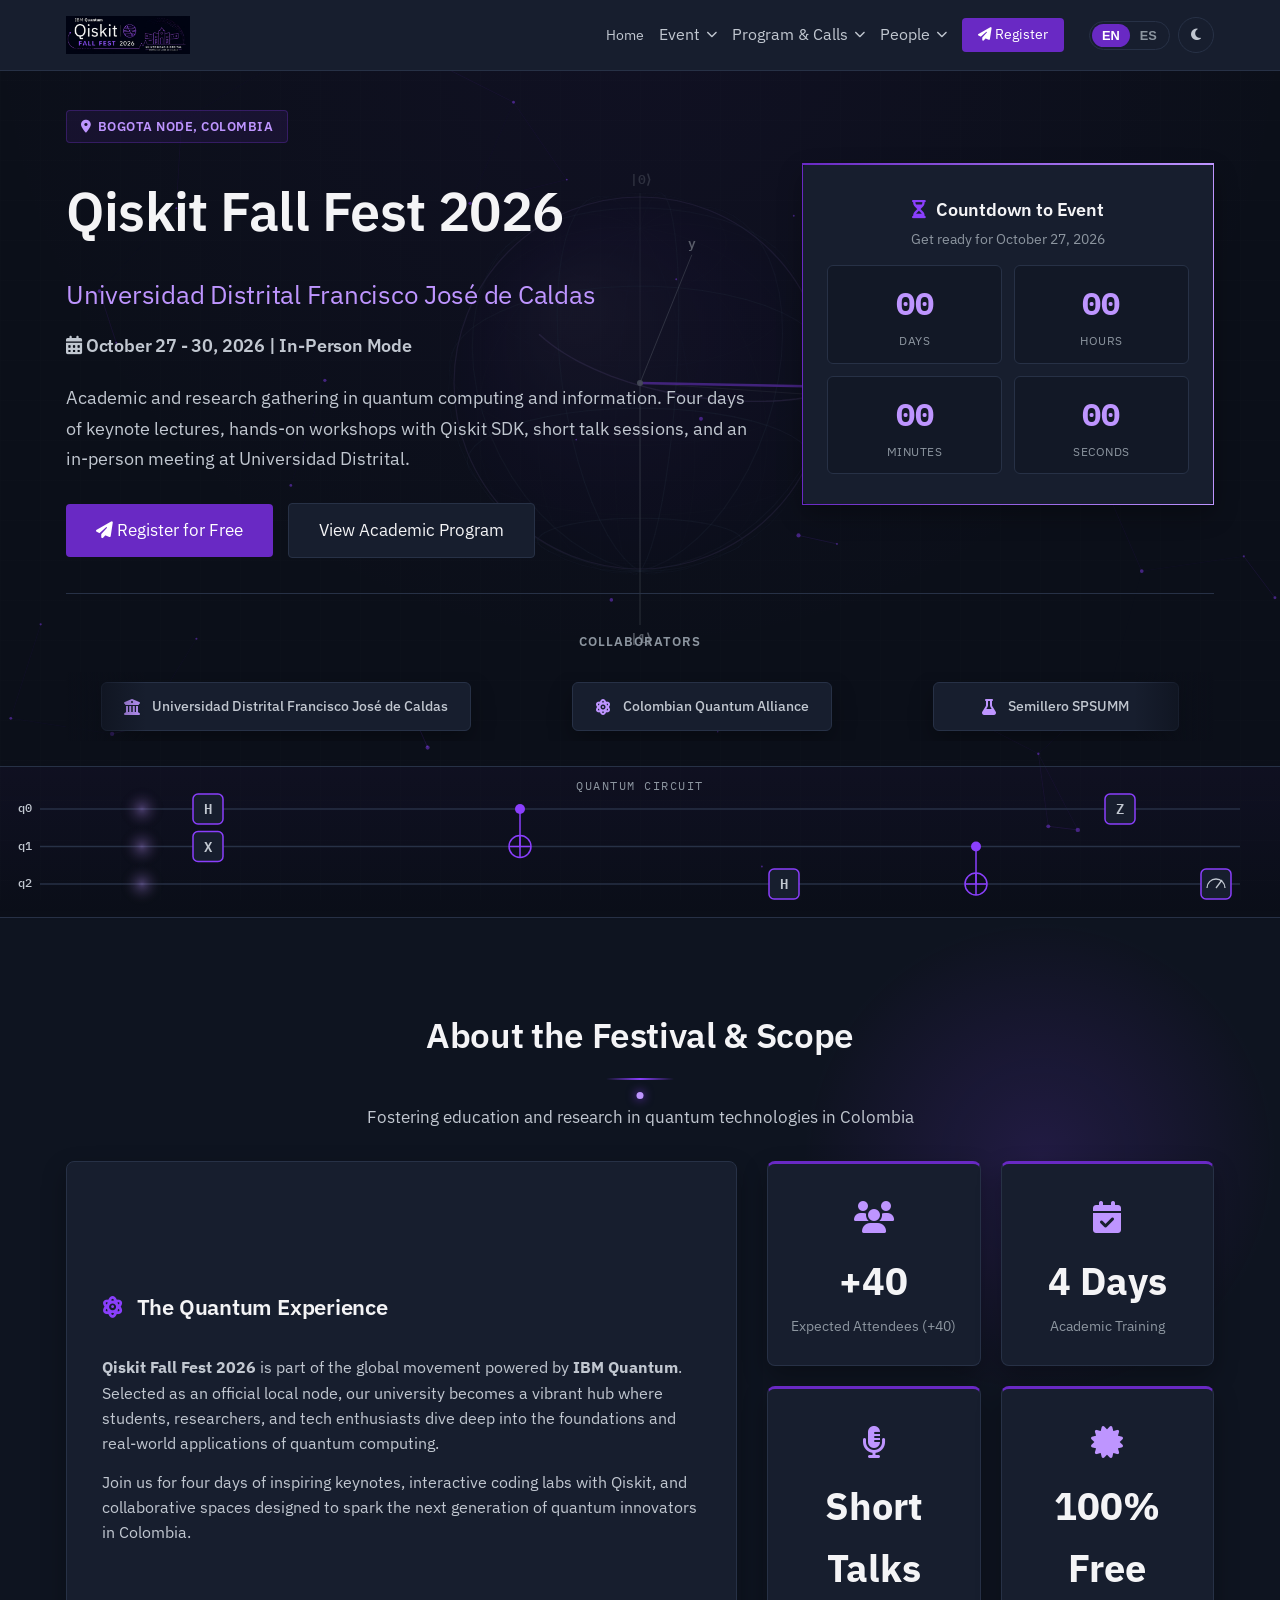
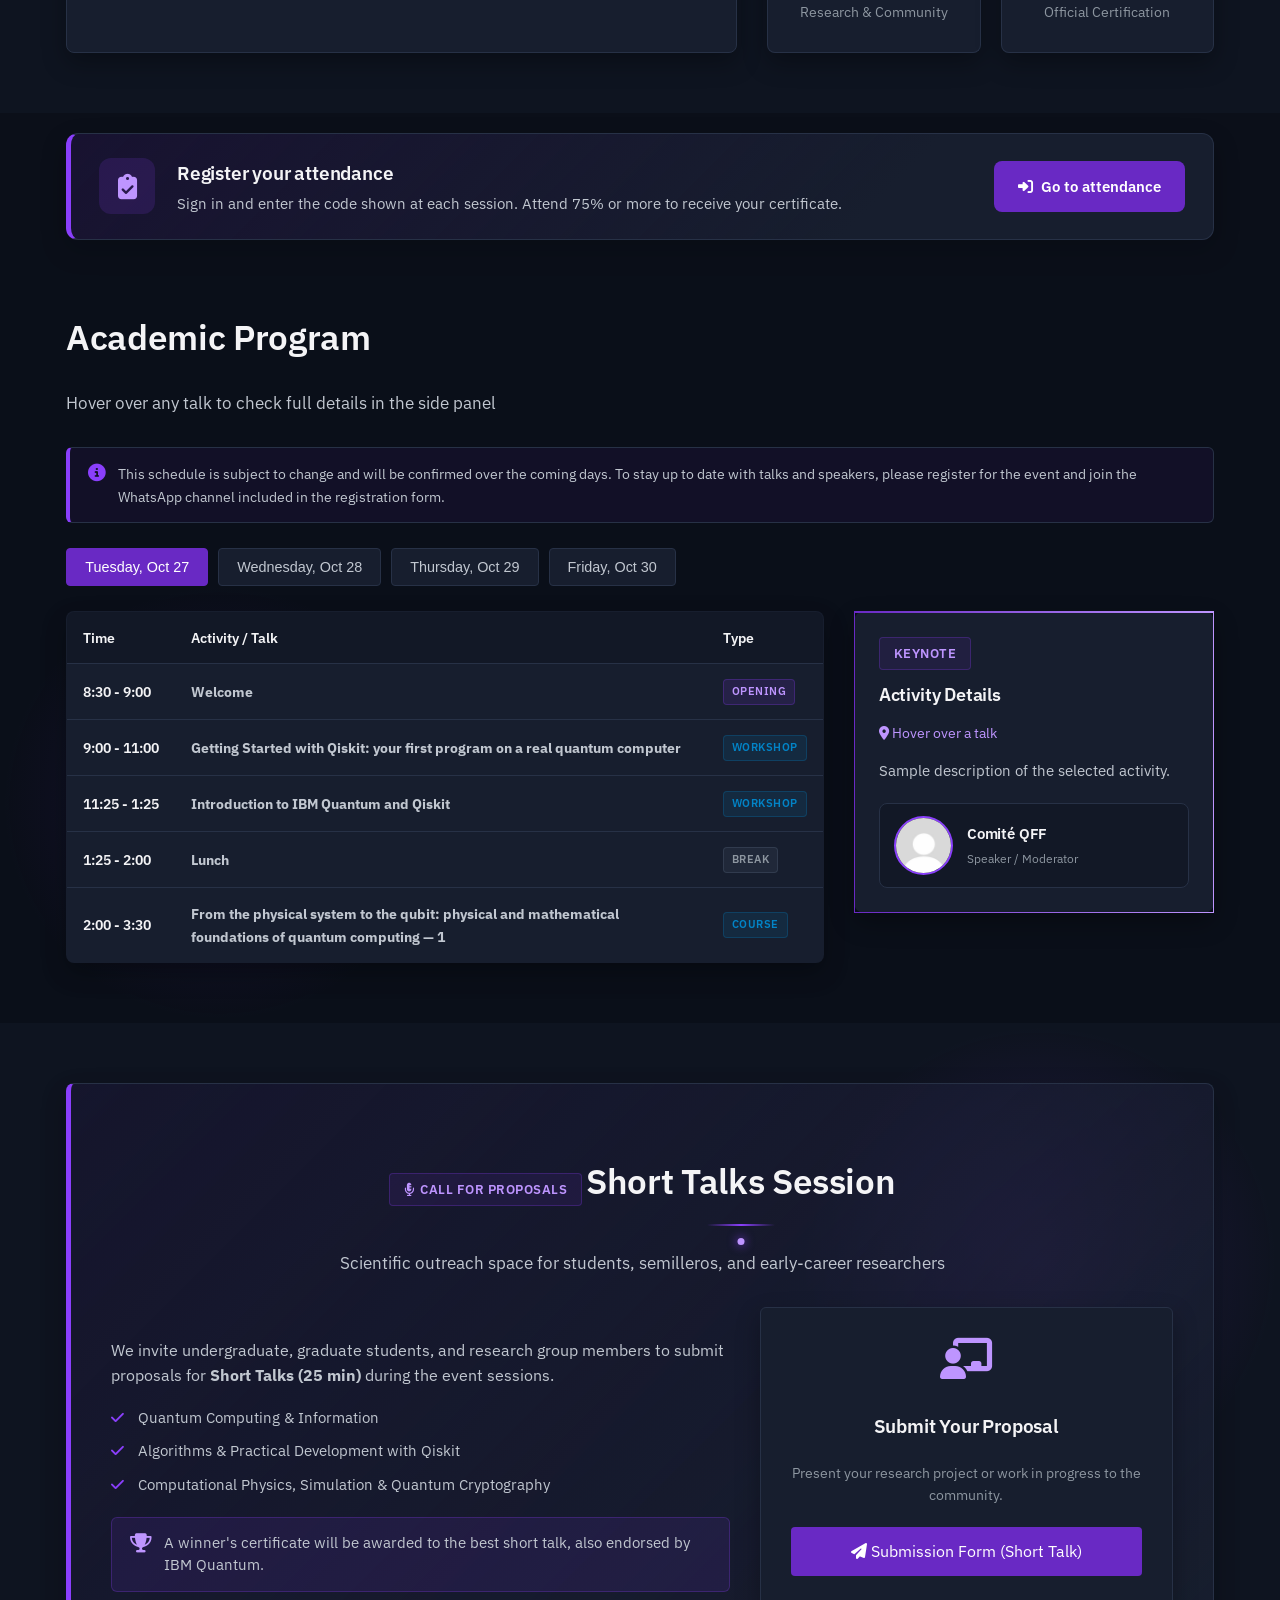
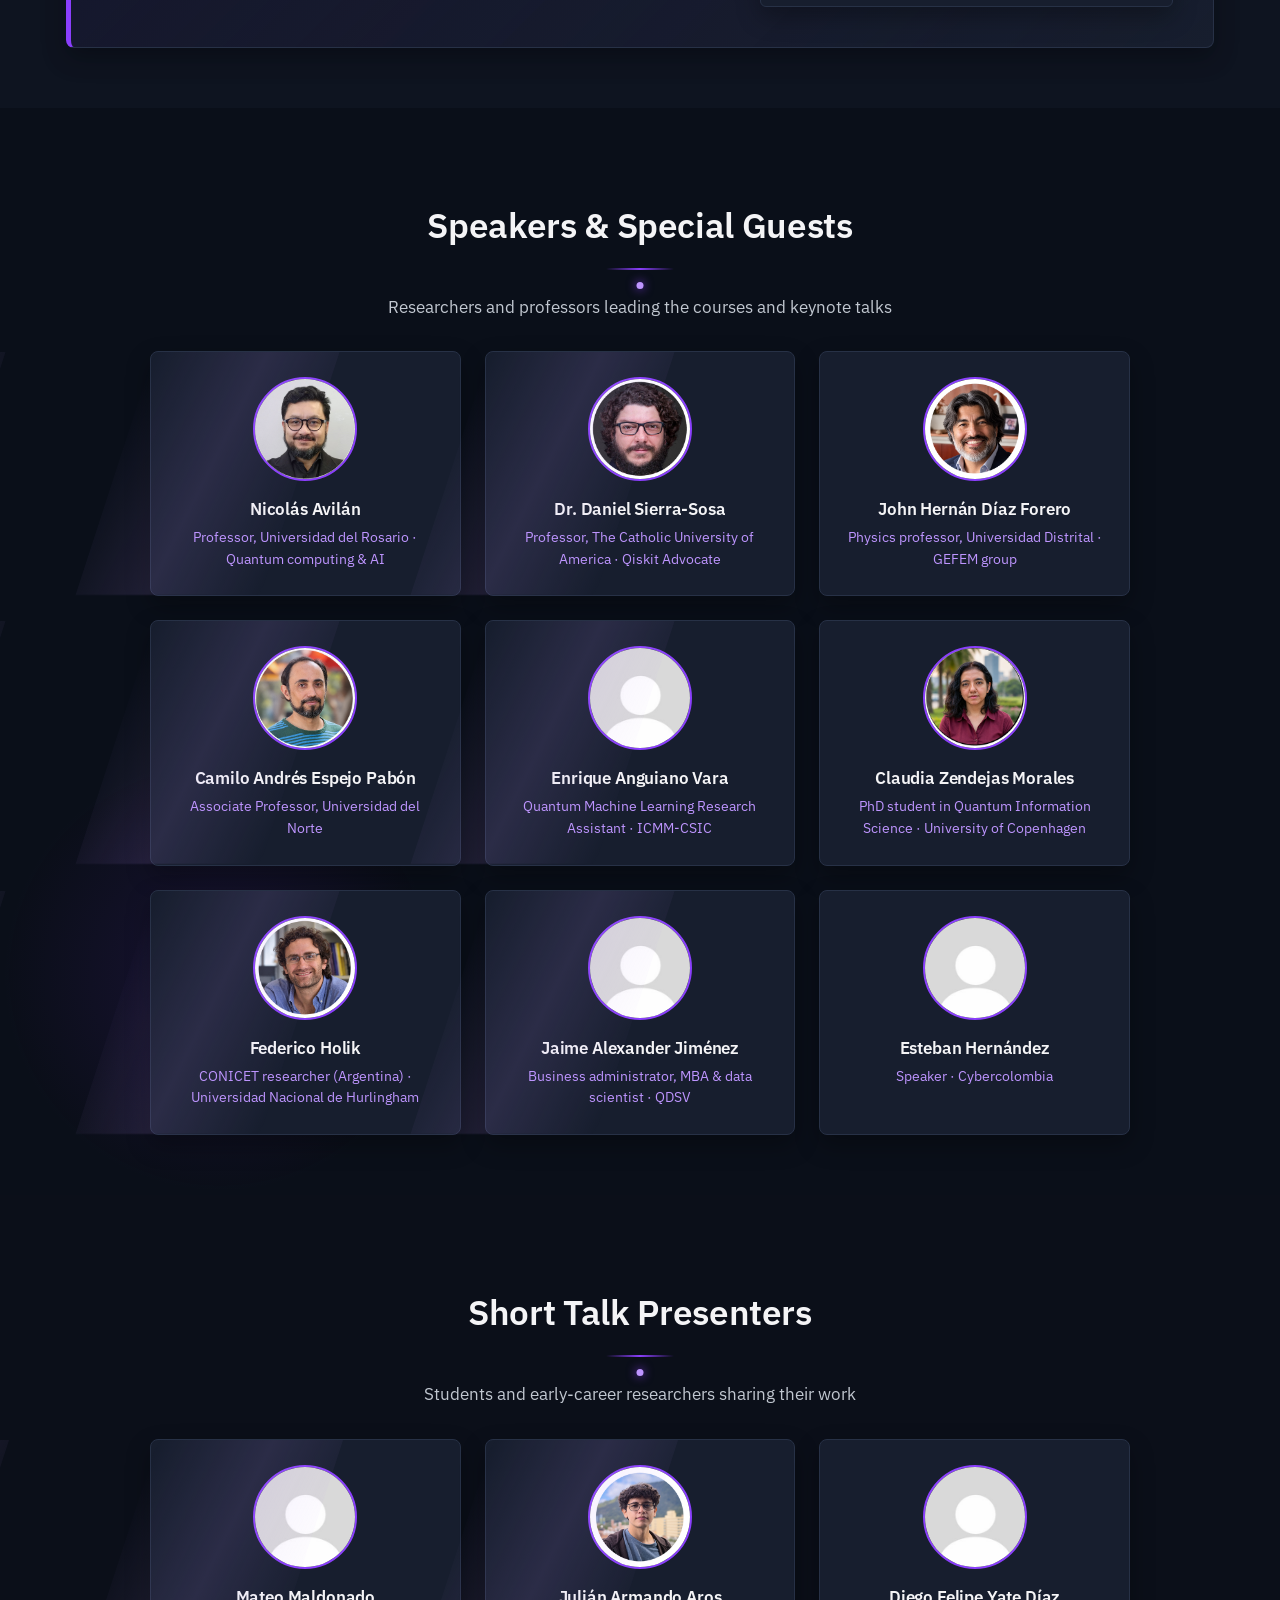
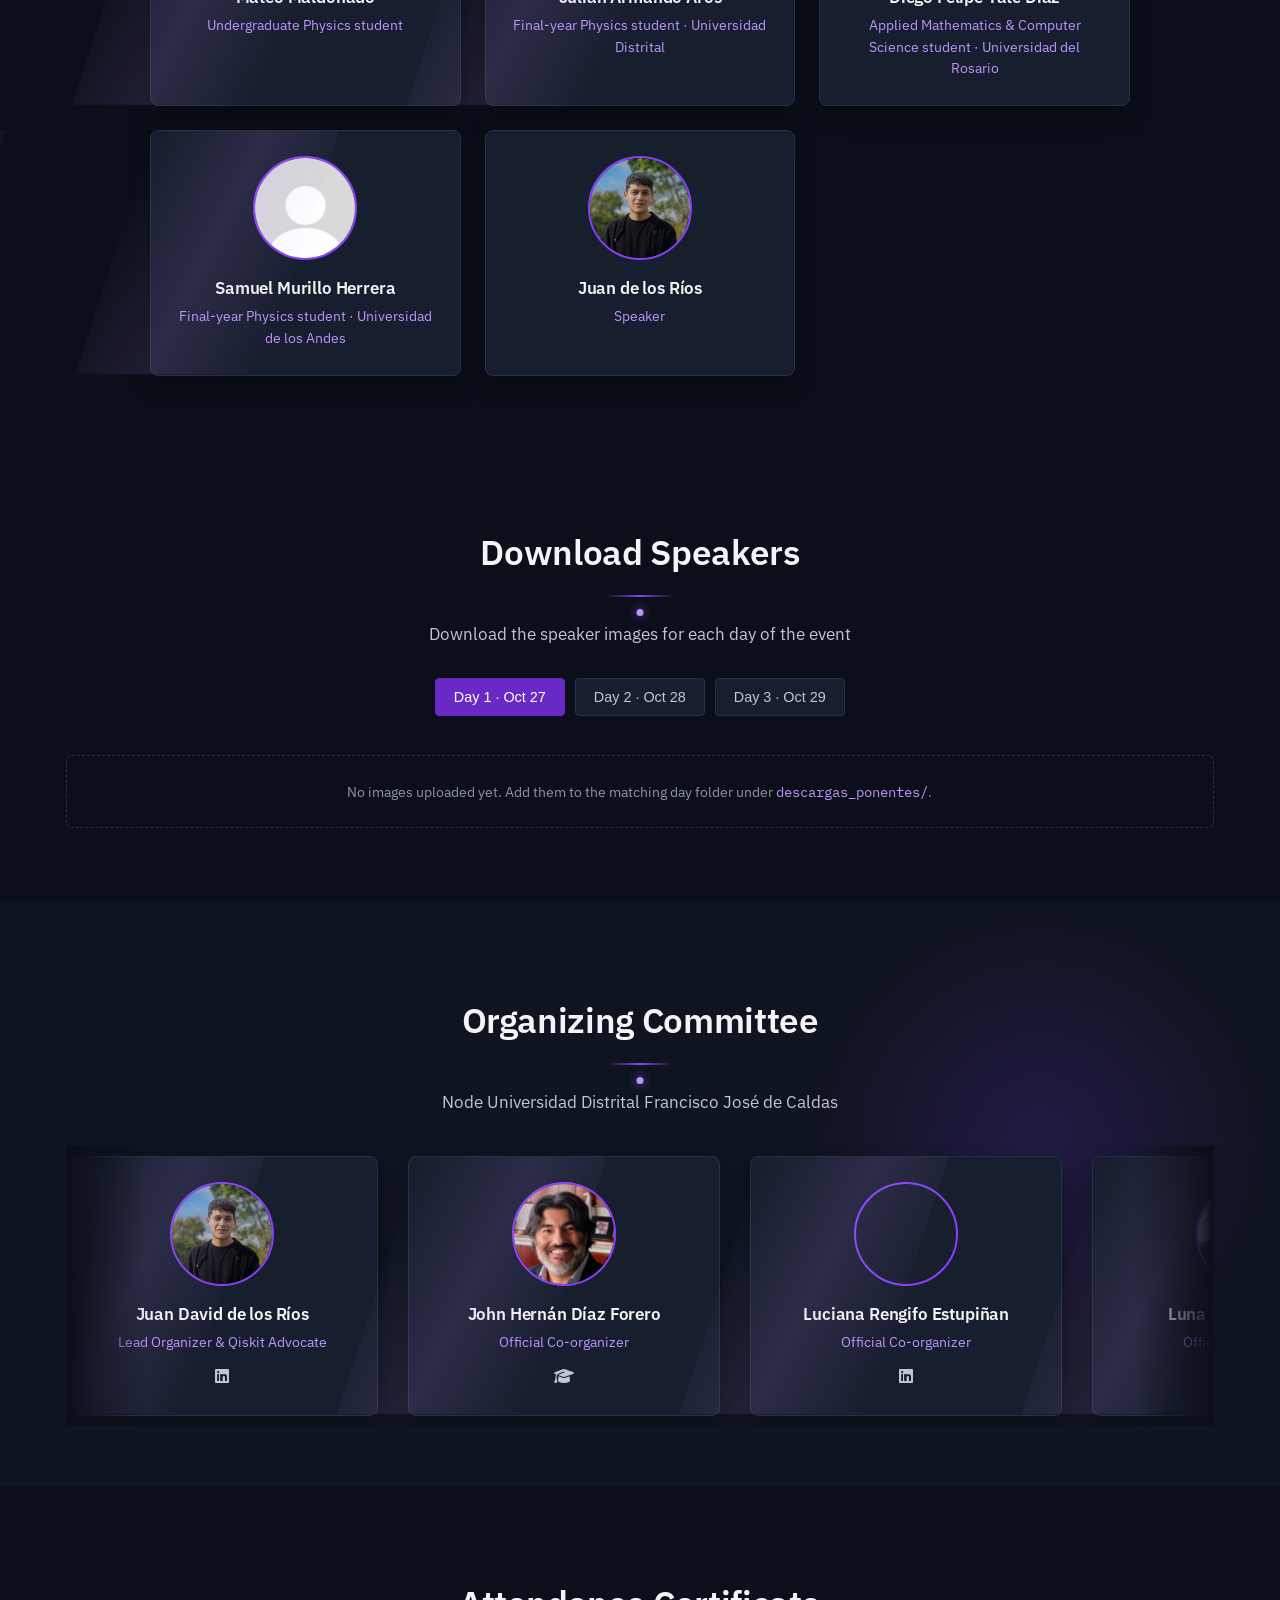
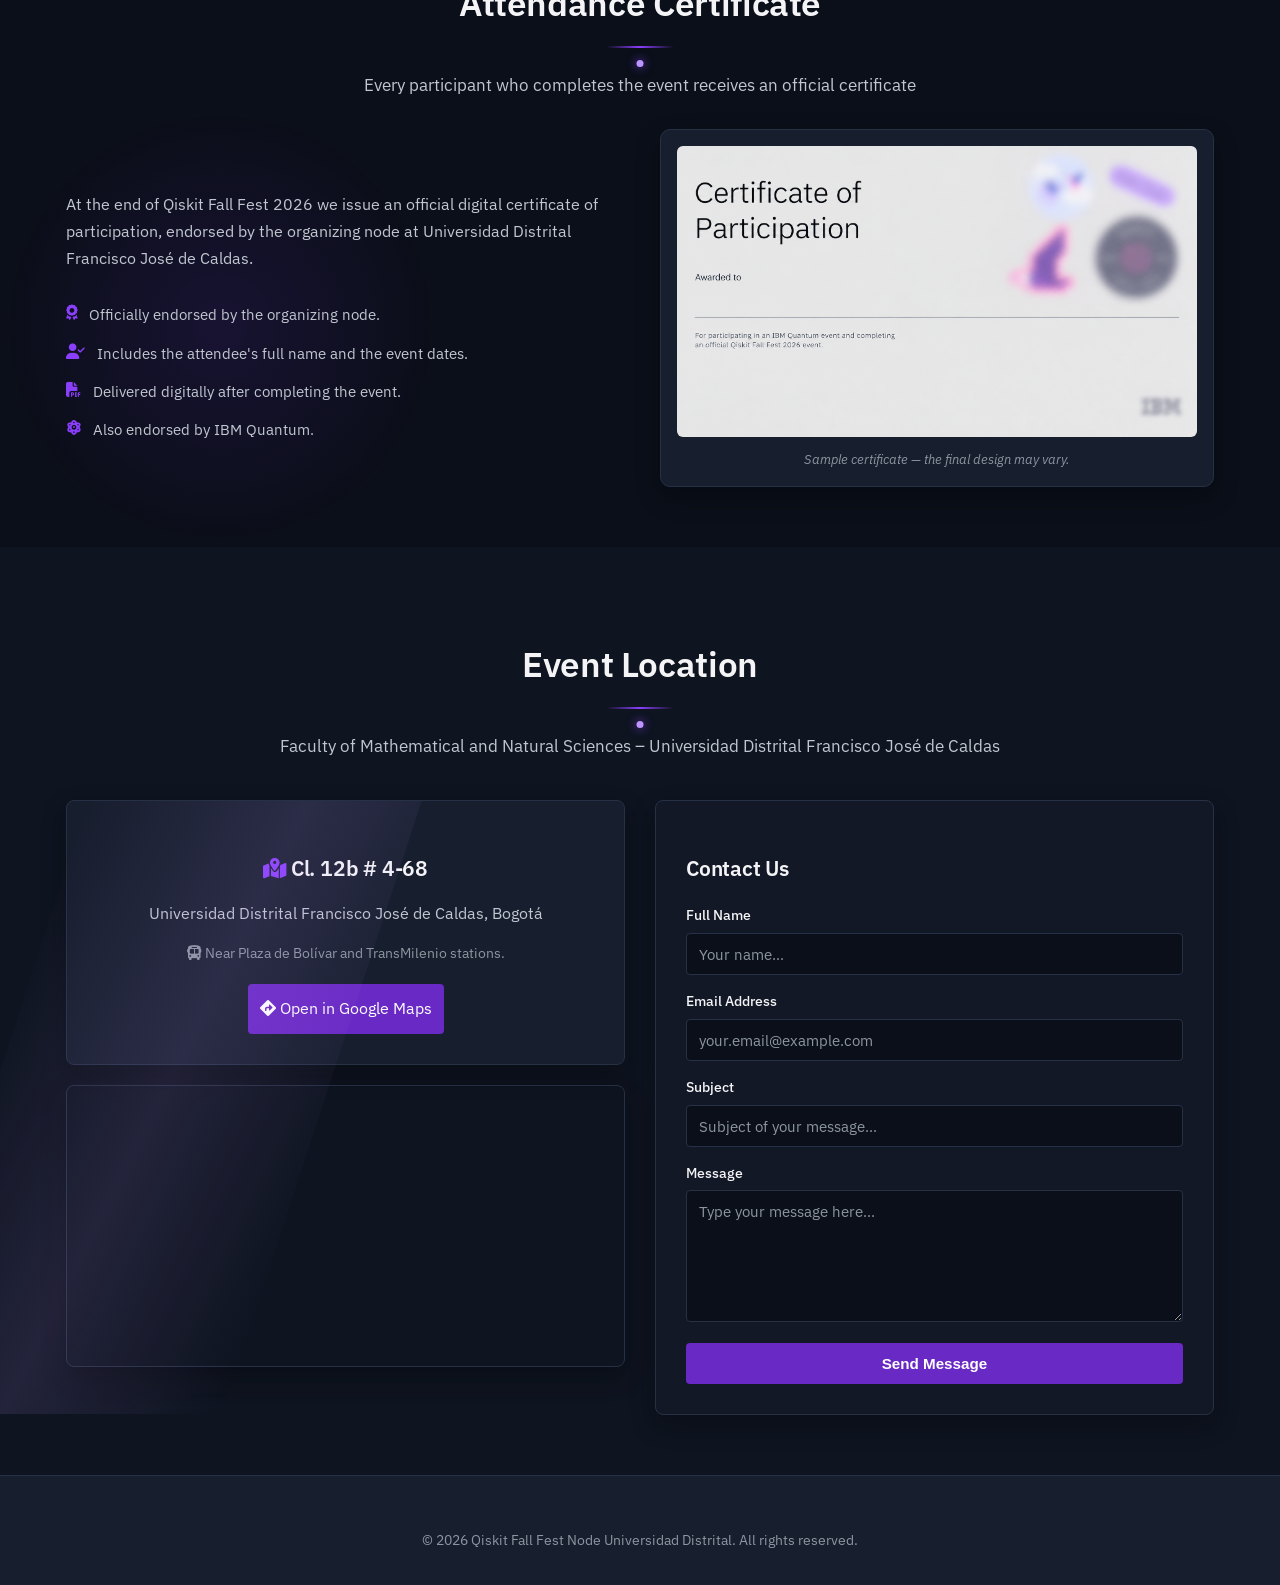
==== commit 7fc72343: "Mostrar ponentes y charlas cortas en cuadrícula de 3 por fila en lugar del marquee" ====
--- a/index.html
+++ b/index.html
@@ -19,7 +19,7 @@
     <link rel="stylesheet" href="https://cdnjs.cloudflare.com/ajax/libs/font-awesome/6.4.0/css/all.min.css">
 
     <!-- Site styles (modular, see assets/css/) -->
-    <link rel="stylesheet" href="assets/css/main.css?v=16">
+    <link rel="stylesheet" href="assets/css/main.css?v=17">
 </head>
 
 <body>
@@ -1241,170 +1241,89 @@
 
             </div>
 
-            <!-- Marquee: el segundo track es un clon aria-hidden necesario para
-                 el scroll infinito. Para añadir/editar un ponente, actualiza
-                 AMBOS tracks. -->
-            <div class="speakers-marquee-container reveal">
-
-                <div class="speakers-marquee-track">
-
-                    <!-- Nicolás Avilán -->
-                    <div class="speaker-card event-card">
-                        <div class="member-avatar-wrap">
-                            <img loading="lazy" decoding="async" class="member-avatar" src="img_ponentes/Nicolas.png" alt="Nicolás Avilán">
-                        </div>
-                        <h3 class="member-name">Nicolás Avilán</h3>
-                        <p class="member-role" data-i18n="sp-nicolas-role">Professor, Universidad del Rosario · Quantum computing &amp; AI</p>
-                    </div>
-
-                    <!-- Daniel Sierra-Sosa -->
-                    <div class="speaker-card event-card">
-                        <div class="member-avatar-wrap">
-                            <img loading="lazy" decoding="async" class="member-avatar" src="img_ponentes/daniel_sierra.png" alt="Daniel Sierra-Sosa">
-                        </div>
-                        <h3 class="member-name">Dr. Daniel Sierra-Sosa</h3>
-                        <p class="member-role" data-i18n="sp-daniel-role">Professor, The Catholic University of America · Qiskit Advocate</p>
-                    </div>
-
-                    <!-- John Hernán Díaz Forero -->
-                    <div class="speaker-card event-card">
-                        <div class="member-avatar-wrap">
-                            <img loading="lazy" decoding="async" class="member-avatar" src="img_ponentes/john.png" alt="John Hernán Díaz Forero">
-                        </div>
-                        <h3 class="member-name">John Hernán Díaz Forero</h3>
-                        <p class="member-role" data-i18n="sp-john-role">Physics professor, Universidad Distrital · GEFEM group</p>
-                    </div>
-
-                    <!-- Camilo Andrés Espejo Pabón -->
-                    <div class="speaker-card event-card">
-                        <div class="member-avatar-wrap">
-                            <img loading="lazy" decoding="async" class="member-avatar" src="img_ponentes/camilo.png" alt="Camilo Andrés Espejo Pabón">
-                        </div>
-                        <h3 class="member-name">Camilo Andrés Espejo Pabón</h3>
-                        <p class="member-role" data-i18n="sp-camilo-role">Associate Professor, Universidad del Norte</p>
-                    </div>
-
-                    <!-- Enrique Anguiano Vara -->
-                    <div class="speaker-card event-card">
-                        <div class="member-avatar-wrap">
-                            <img loading="lazy" decoding="async" class="member-avatar" src="speakers/ejemplo.jpg" alt="Enrique Anguiano Vara">
-                        </div>
-                        <h3 class="member-name">Enrique Anguiano Vara</h3>
-                        <p class="member-role" data-i18n="sp-enrique-role">Quantum Machine Learning Research Assistant · ICMM-CSIC</p>
-                    </div>
-
-                    <!-- Claudia Zendejas Morales -->
-                    <div class="speaker-card event-card">
-                        <div class="member-avatar-wrap">
-                            <img loading="lazy" decoding="async" class="member-avatar" src="img_ponentes/claudia.png" alt="Claudia Zendejas Morales">
-                        </div>
-                        <h3 class="member-name">Claudia Zendejas Morales</h3>
-                        <p class="member-role" data-i18n="sp-claudia-role">PhD student in Quantum Information Science · University of Copenhagen</p>
-                    </div>
-
-                    <!-- Federico Holik -->
-                    <div class="speaker-card event-card">
-                        <div class="member-avatar-wrap">
-                            <img loading="lazy" decoding="async" class="member-avatar" src="img_ponentes/federico.png" alt="Federico Holik">
-                        </div>
-                        <h3 class="member-name">Federico Holik</h3>
-                        <p class="member-role" data-i18n="sp-federico-role">CONICET researcher (Argentina) · Universidad Nacional de Hurlingham</p>
-                    </div>
-
-                    <!-- Jaime Alexander Jiménez -->
-                    <div class="speaker-card event-card">
-                        <div class="member-avatar-wrap">
-                            <img loading="lazy" decoding="async" class="member-avatar" src="speakers/ejemplo.jpg" alt="Jaime Alexander Jiménez">
-                        </div>
-                        <h3 class="member-name">Jaime Alexander Jiménez</h3>
-                        <p class="member-role" data-i18n="sp-jaime-role">Business administrator, MBA &amp; data scientist · QDSV</p>
-                    </div>
-
-                    <!-- Esteban Hernández -->
-                    <div class="speaker-card event-card">
-                        <div class="member-avatar-wrap">
-                            <img loading="lazy" decoding="async" class="member-avatar" src="speakers/ejemplo.jpg" alt="Esteban Hernández">
-                        </div>
-                        <h3 class="member-name">Esteban Hernández</h3>
-                        <p class="member-role" data-i18n="sp-esteban-role">Speaker · Cybercolombia</p>
-                    </div>
-
-                </div>
-
-                <div class="speakers-marquee-track" aria-hidden="true">
-
-                    <div class="speaker-card event-card">
-                        <div class="member-avatar-wrap">
-                            <img loading="lazy" decoding="async" class="member-avatar" src="img_ponentes/Nicolas.png" alt="">
-                        </div>
-                        <h3 class="member-name">Nicolás Avilán</h3>
-                        <p class="member-role">Professor, Universidad del Rosario · Quantum computing &amp; AI</p>
-                    </div>
-
-                    <div class="speaker-card event-card">
-                        <div class="member-avatar-wrap">
-                            <img loading="lazy" decoding="async" class="member-avatar" src="img_ponentes/daniel_sierra.png" alt="">
-                        </div>
-                        <h3 class="member-name">Dr. Daniel Sierra-Sosa</h3>
-                        <p class="member-role">Professor, The Catholic University of America · Qiskit Advocate</p>
-                    </div>
-
-                    <div class="speaker-card event-card">
-                        <div class="member-avatar-wrap">
-                            <img loading="lazy" decoding="async" class="member-avatar" src="img_ponentes/john.png" alt="">
-                        </div>
-                        <h3 class="member-name">John Hernán Díaz Forero</h3>
-                        <p class="member-role">Physics professor, Universidad Distrital · GEFEM group</p>
-                    </div>
-
-                    <div class="speaker-card event-card">
-                        <div class="member-avatar-wrap">
-                            <img loading="lazy" decoding="async" class="member-avatar" src="img_ponentes/camilo.png" alt="">
-                        </div>
-                        <h3 class="member-name">Camilo Andrés Espejo Pabón</h3>
-                        <p class="member-role">Associate Professor, Universidad del Norte</p>
-                    </div>
-
-                    <div class="speaker-card event-card">
-                        <div class="member-avatar-wrap">
-                            <img loading="lazy" decoding="async" class="member-avatar" src="speakers/ejemplo.jpg" alt="">
-                        </div>
-                        <h3 class="member-name">Enrique Anguiano Vara</h3>
-                        <p class="member-role">Quantum Machine Learning Research Assistant · ICMM-CSIC</p>
-                    </div>
-
-                    <div class="speaker-card event-card">
-                        <div class="member-avatar-wrap">
-                            <img loading="lazy" decoding="async" class="member-avatar" src="img_ponentes/claudia.png" alt="">
-                        </div>
-                        <h3 class="member-name">Claudia Zendejas Morales</h3>
-                        <p class="member-role">PhD student in Quantum Information Science · University of Copenhagen</p>
-                    </div>
-
-                    <div class="speaker-card event-card">
-                        <div class="member-avatar-wrap">
-                            <img loading="lazy" decoding="async" class="member-avatar" src="img_ponentes/federico.png" alt="">
-                        </div>
-                        <h3 class="member-name">Federico Holik</h3>
-                        <p class="member-role">CONICET researcher (Argentina) · Universidad Nacional de Hurlingham</p>
-                    </div>
-
-                    <div class="speaker-card event-card">
-                        <div class="member-avatar-wrap">
-                            <img loading="lazy" decoding="async" class="member-avatar" src="speakers/ejemplo.jpg" alt="">
-                        </div>
-                        <h3 class="member-name">Jaime Alexander Jiménez</h3>
-                        <p class="member-role">Business administrator, MBA &amp; data scientist · QDSV</p>
-                    </div>
-
-                    <div class="speaker-card event-card">
-                        <div class="member-avatar-wrap">
-                            <img loading="lazy" decoding="async" class="member-avatar" src="speakers/ejemplo.jpg" alt="">
-                        </div>
-                        <h3 class="member-name">Esteban Hernández</h3>
-                        <p class="member-role">Speaker · Cybercolombia</p>
-                    </div>
-
+            <!-- Cuadrícula de 3 ponentes por fila. Para añadir/editar un
+                 ponente, copia un bloque <div class="speaker-card ...">. -->
+            <div class="people-grid people-grid-3 reveal">
+
+                <!-- Nicolás Avilán -->
+                <div class="speaker-card event-card">
+                    <div class="member-avatar-wrap">
+                        <img loading="lazy" decoding="async" class="member-avatar" src="img_ponentes/Nicolas.png" alt="Nicolás Avilán">
+                    </div>
+                    <h3 class="member-name">Nicolás Avilán</h3>
+                    <p class="member-role" data-i18n="sp-nicolas-role">Professor, Universidad del Rosario · Quantum computing &amp; AI</p>
+                </div>
+
+                <!-- Daniel Sierra-Sosa -->
+                <div class="speaker-card event-card">
+                    <div class="member-avatar-wrap">
+                        <img loading="lazy" decoding="async" class="member-avatar" src="img_ponentes/daniel_sierra.png" alt="Daniel Sierra-Sosa">
+                    </div>
+                    <h3 class="member-name">Dr. Daniel Sierra-Sosa</h3>
+                    <p class="member-role" data-i18n="sp-daniel-role">Professor, The Catholic University of America · Qiskit Advocate</p>
+                </div>
+
+                <!-- John Hernán Díaz Forero -->
+                <div class="speaker-card event-card">
+                    <div class="member-avatar-wrap">
+                        <img loading="lazy" decoding="async" class="member-avatar" src="img_ponentes/john.png" alt="John Hernán Díaz Forero">
+                    </div>
+                    <h3 class="member-name">John Hernán Díaz Forero</h3>
+                    <p class="member-role" data-i18n="sp-john-role">Physics professor, Universidad Distrital · GEFEM group</p>
+                </div>
+
+                <!-- Camilo Andrés Espejo Pabón -->
+                <div class="speaker-card event-card">
+                    <div class="member-avatar-wrap">
+                        <img loading="lazy" decoding="async" class="member-avatar" src="img_ponentes/camilo.png" alt="Camilo Andrés Espejo Pabón">
+                    </div>
+                    <h3 class="member-name">Camilo Andrés Espejo Pabón</h3>
+                    <p class="member-role" data-i18n="sp-camilo-role">Associate Professor, Universidad del Norte</p>
+                </div>
+
+                <!-- Enrique Anguiano Vara -->
+                <div class="speaker-card event-card">
+                    <div class="member-avatar-wrap">
+                        <img loading="lazy" decoding="async" class="member-avatar" src="speakers/ejemplo.jpg" alt="Enrique Anguiano Vara">
+                    </div>
+                    <h3 class="member-name">Enrique Anguiano Vara</h3>
+                    <p class="member-role" data-i18n="sp-enrique-role">Quantum Machine Learning Research Assistant · ICMM-CSIC</p>
+                </div>
+
+                <!-- Claudia Zendejas Morales -->
+                <div class="speaker-card event-card">
+                    <div class="member-avatar-wrap">
+                        <img loading="lazy" decoding="async" class="member-avatar" src="img_ponentes/claudia.png" alt="Claudia Zendejas Morales">
+                    </div>
+                    <h3 class="member-name">Claudia Zendejas Morales</h3>
+                    <p class="member-role" data-i18n="sp-claudia-role">PhD student in Quantum Information Science · University of Copenhagen</p>
+                </div>
+
+                <!-- Federico Holik -->
+                <div class="speaker-card event-card">
+                    <div class="member-avatar-wrap">
+                        <img loading="lazy" decoding="async" class="member-avatar" src="img_ponentes/federico.png" alt="Federico Holik">
+                    </div>
+                    <h3 class="member-name">Federico Holik</h3>
+                    <p class="member-role" data-i18n="sp-federico-role">CONICET researcher (Argentina) · Universidad Nacional de Hurlingham</p>
+                </div>
+
+                <!-- Jaime Alexander Jiménez -->
+                <div class="speaker-card event-card">
+                    <div class="member-avatar-wrap">
+                        <img loading="lazy" decoding="async" class="member-avatar" src="speakers/ejemplo.jpg" alt="Jaime Alexander Jiménez">
+                    </div>
+                    <h3 class="member-name">Jaime Alexander Jiménez</h3>
+                    <p class="member-role" data-i18n="sp-jaime-role">Business administrator, MBA &amp; data scientist · QDSV</p>
+                </div>
+
+                <!-- Esteban Hernández -->
+                <div class="speaker-card event-card">
+                    <div class="member-avatar-wrap">
+                        <img loading="lazy" decoding="async" class="member-avatar" src="speakers/ejemplo.jpg" alt="Esteban Hernández">
+                    </div>
+                    <h3 class="member-name">Esteban Hernández</h3>
+                    <p class="member-role" data-i18n="sp-esteban-role">Speaker · Cybercolombia</p>
                 </div>
 
             </div>
@@ -1441,102 +1360,53 @@
 
             </div>
 
-            <!-- Marquee: el segundo track es un clon aria-hidden necesario para
-                 el scroll infinito. Para añadir/editar un ponente, actualiza
-                 AMBOS tracks. -->
-            <div class="speakers-marquee-container reveal">
-
-                <div class="speakers-marquee-track">
-
-                    <!-- Mateo Maldonado -->
-                    <div class="speaker-card event-card">
-                        <div class="member-avatar-wrap">
-                            <img loading="lazy" decoding="async" class="member-avatar" src="speakers/ejemplo.jpg" alt="Mateo Maldonado">
-                        </div>
-                        <h3 class="member-name">Mateo Maldonado</h3>
-                        <p class="member-role" data-i18n="sp-mateo-role">Undergraduate Physics student</p>
-                    </div>
-
-                    <!-- Julián Aros -->
-                    <div class="speaker-card event-card">
-                        <div class="member-avatar-wrap">
-                            <img loading="lazy" decoding="async" class="member-avatar" src="img_ponentes/julian_aros.png" alt="Julián Aros">
-                        </div>
-                        <h3 class="member-name">Julián Armando Aros</h3>
-                        <p class="member-role" data-i18n="sp-julian-role">Final-year Physics student · Universidad Distrital</p>
-                    </div>
-
-                    <!-- Diego Felipe Yate Díaz -->
-                    <div class="speaker-card event-card">
-                        <div class="member-avatar-wrap">
-                            <img loading="lazy" decoding="async" class="member-avatar" src="speakers/ejemplo.jpg" alt="Diego Felipe Yate Díaz">
-                        </div>
-                        <h3 class="member-name">Diego Felipe Yate Díaz</h3>
-                        <p class="member-role" data-i18n="sp-diego-role">Applied Mathematics &amp; Computer Science student · Universidad del Rosario</p>
-                    </div>
-
-                    <!-- Samuel Murillo Herrera -->
-                    <div class="speaker-card event-card">
-                        <div class="member-avatar-wrap">
-                            <img loading="lazy" decoding="async" class="member-avatar" src="speakers/ejemplo.jpg" alt="Samuel Murillo Herrera">
-                        </div>
-                        <h3 class="member-name">Samuel Murillo Herrera</h3>
-                        <p class="member-role" data-i18n="sp-samuel-role">Final-year Physics student · Universidad de los Andes</p>
-                    </div>
-
-                    <!-- Juan de los Ríos -->
-                    <div class="speaker-card event-card">
-                        <div class="member-avatar-wrap">
-                            <img loading="lazy" decoding="async" class="member-avatar" src="Org_team/Juan.png" alt="Juan de los Ríos">
-                        </div>
-                        <h3 class="member-name">Juan de los Ríos</h3>
-                        <p class="member-role" data-i18n="sp-juan-role">Speaker</p>
-                    </div>
-
-                </div>
-
-                <div class="speakers-marquee-track" aria-hidden="true">
-
-                    <div class="speaker-card event-card">
-                        <div class="member-avatar-wrap">
-                            <img loading="lazy" decoding="async" class="member-avatar" src="speakers/ejemplo.jpg" alt="">
-                        </div>
-                        <h3 class="member-name">Mateo Maldonado</h3>
-                        <p class="member-role">Undergraduate Physics student</p>
-                    </div>
-
-                    <div class="speaker-card event-card">
-                        <div class="member-avatar-wrap">
-                            <img loading="lazy" decoding="async" class="member-avatar" src="img_ponentes/julian_aros.png" alt="">
-                        </div>
-                        <h3 class="member-name">Julián Armando Aros</h3>
-                        <p class="member-role">Final-year Physics student · Universidad Distrital</p>
-                    </div>
-
-                    <div class="speaker-card event-card">
-                        <div class="member-avatar-wrap">
-                            <img loading="lazy" decoding="async" class="member-avatar" src="speakers/ejemplo.jpg" alt="">
-                        </div>
-                        <h3 class="member-name">Diego Felipe Yate Díaz</h3>
-                        <p class="member-role">Applied Mathematics &amp; Computer Science student · Universidad del Rosario</p>
-                    </div>
-
-                    <div class="speaker-card event-card">
-                        <div class="member-avatar-wrap">
-                            <img loading="lazy" decoding="async" class="member-avatar" src="speakers/ejemplo.jpg" alt="">
-                        </div>
-                        <h3 class="member-name">Samuel Murillo Herrera</h3>
-                        <p class="member-role">Final-year Physics student · Universidad de los Andes</p>
-                    </div>
-
-                    <div class="speaker-card event-card">
-                        <div class="member-avatar-wrap">
-                            <img loading="lazy" decoding="async" class="member-avatar" src="Org_team/Juan.png" alt="">
-                        </div>
-                        <h3 class="member-name">Juan de los Ríos</h3>
-                        <p class="member-role">Speaker</p>
-                    </div>
-
+            <!-- Cuadrícula de 3 ponentes por fila. Para añadir/editar un
+                 ponente, copia un bloque <div class="speaker-card ...">. -->
+            <div class="people-grid people-grid-3 reveal">
+
+                <!-- Mateo Maldonado -->
+                <div class="speaker-card event-card">
+                    <div class="member-avatar-wrap">
+                        <img loading="lazy" decoding="async" class="member-avatar" src="speakers/ejemplo.jpg" alt="Mateo Maldonado">
+                    </div>
+                    <h3 class="member-name">Mateo Maldonado</h3>
+                    <p class="member-role" data-i18n="sp-mateo-role">Undergraduate Physics student</p>
+                </div>
+
+                <!-- Julián Aros -->
+                <div class="speaker-card event-card">
+                    <div class="member-avatar-wrap">
+                        <img loading="lazy" decoding="async" class="member-avatar" src="img_ponentes/julian_aros.png" alt="Julián Aros">
+                    </div>
+                    <h3 class="member-name">Julián Armando Aros</h3>
+                    <p class="member-role" data-i18n="sp-julian-role">Final-year Physics student · Universidad Distrital</p>
+                </div>
+
+                <!-- Diego Felipe Yate Díaz -->
+                <div class="speaker-card event-card">
+                    <div class="member-avatar-wrap">
+                        <img loading="lazy" decoding="async" class="member-avatar" src="speakers/ejemplo.jpg" alt="Diego Felipe Yate Díaz">
+                    </div>
+                    <h3 class="member-name">Diego Felipe Yate Díaz</h3>
+                    <p class="member-role" data-i18n="sp-diego-role">Applied Mathematics &amp; Computer Science student · Universidad del Rosario</p>
+                </div>
+
+                <!-- Samuel Murillo Herrera -->
+                <div class="speaker-card event-card">
+                    <div class="member-avatar-wrap">
+                        <img loading="lazy" decoding="async" class="member-avatar" src="speakers/ejemplo.jpg" alt="Samuel Murillo Herrera">
+                    </div>
+                    <h3 class="member-name">Samuel Murillo Herrera</h3>
+                    <p class="member-role" data-i18n="sp-samuel-role">Final-year Physics student · Universidad de los Andes</p>
+                </div>
+
+                <!-- Juan de los Ríos -->
+                <div class="speaker-card event-card">
+                    <div class="member-avatar-wrap">
+                        <img loading="lazy" decoding="async" class="member-avatar" src="Org_team/Juan.png" alt="Juan de los Ríos">
+                    </div>
+                    <h3 class="member-name">Juan de los Ríos</h3>
+                    <p class="member-role" data-i18n="sp-juan-role">Speaker</p>
                 </div>
 
             </div>
@@ -2170,18 +2040,18 @@
 
     <!-- Site scripts (modular, see assets/js/). Order matters:
          config -> feature modules -> main (bootstrap). -->
-    <script src="assets/js/config.js?v=16"></script>
-    <script src="assets/js/i18n.js?v=16"></script>
-    <script src="assets/js/theme.js?v=16"></script>
-    <script src="assets/js/countdown.js?v=16"></script>
-    <script src="assets/js/schedule.js?v=16"></script>
+    <script src="assets/js/config.js?v=17"></script>
+    <script src="assets/js/i18n.js?v=17"></script>
+    <script src="assets/js/theme.js?v=17"></script>
+    <script src="assets/js/countdown.js?v=17"></script>
+    <script src="assets/js/schedule.js?v=17"></script>
     <!-- Visuals / animations (Canvas, self-initializing) -->
-    <script src="assets/js/quantum-field.js?v=16"></script>
-    <script src="assets/js/bloch-sphere.js?v=16"></script>
-    <script src="assets/js/quantum-circuit.js?v=16"></script>
-    <script src="assets/js/reveal.js?v=16"></script>
-    <script src="assets/js/counters.js?v=16"></script>
-    <script src="assets/js/main.js?v=16"></script>
+    <script src="assets/js/quantum-field.js?v=17"></script>
+    <script src="assets/js/bloch-sphere.js?v=17"></script>
+    <script src="assets/js/quantum-circuit.js?v=17"></script>
+    <script src="assets/js/reveal.js?v=17"></script>
+    <script src="assets/js/counters.js?v=17"></script>
+    <script src="assets/js/main.js?v=17"></script>
 
 </body>
 </html>
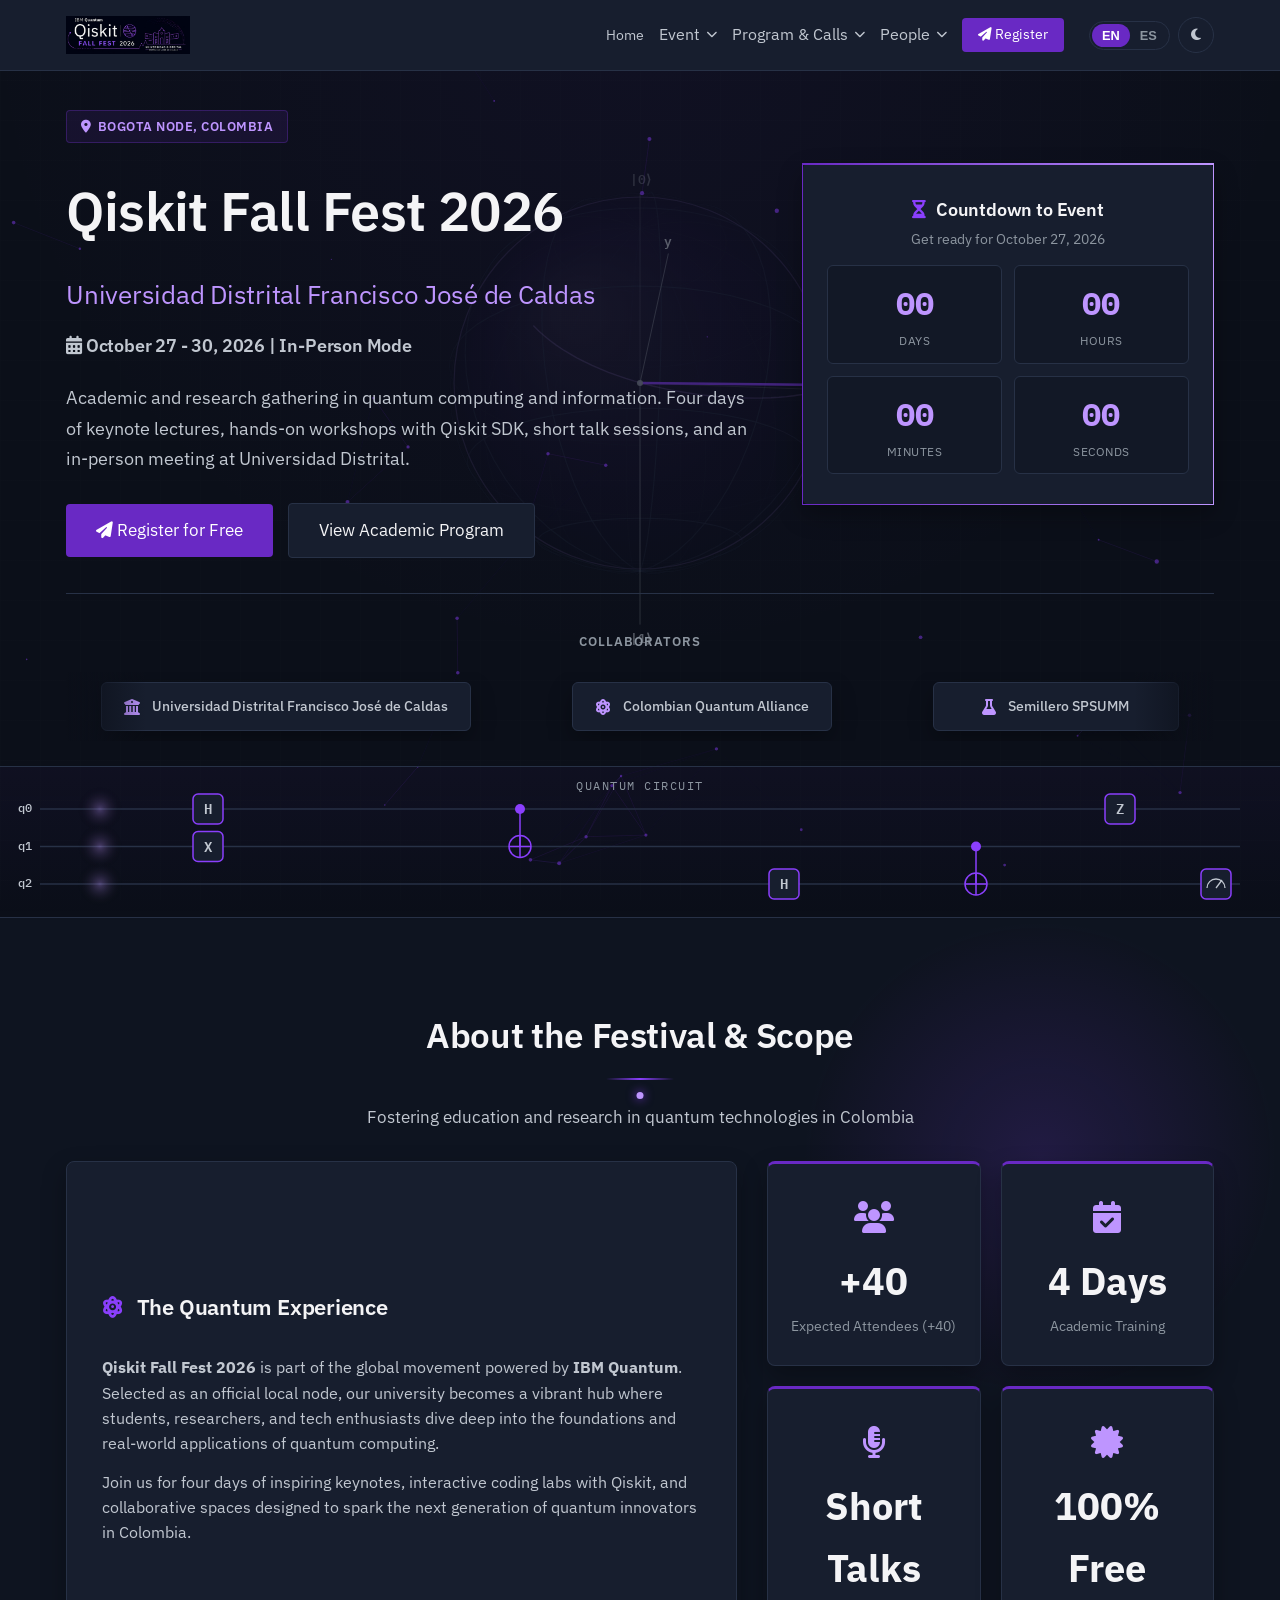
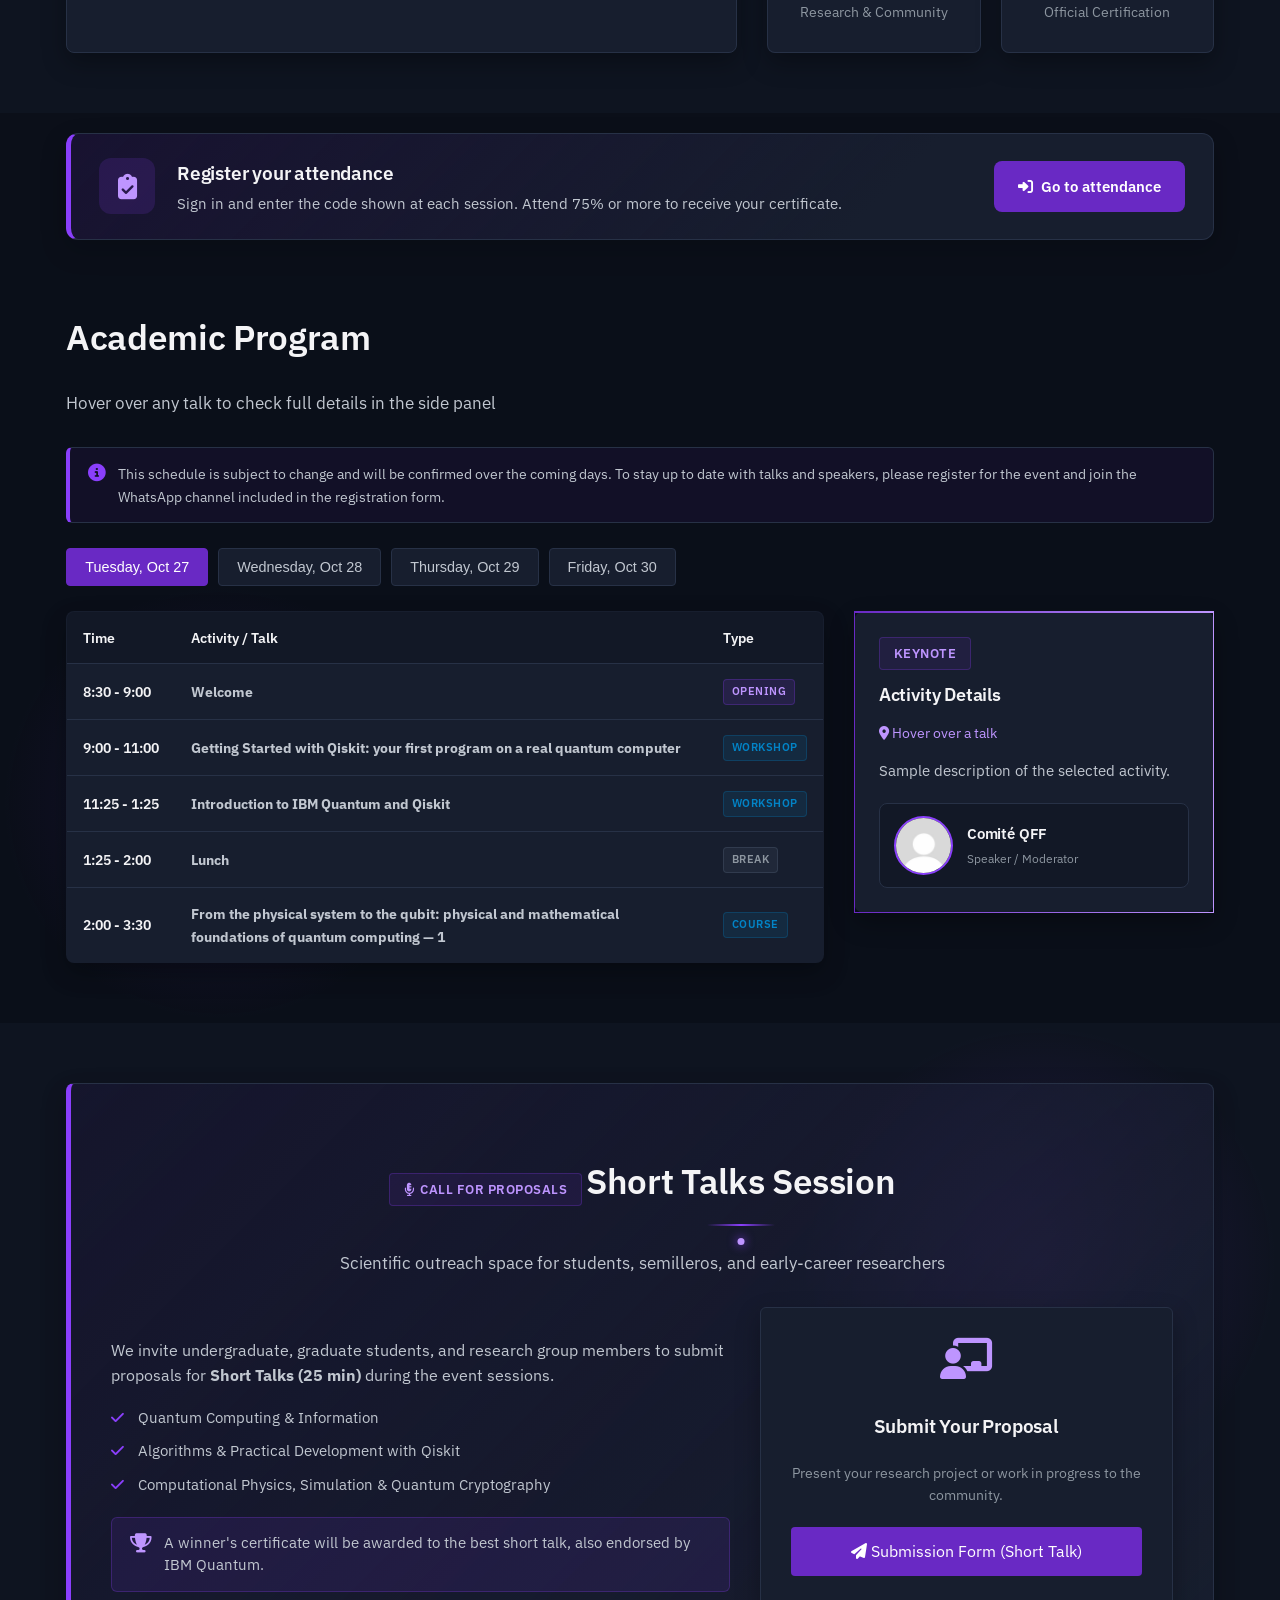
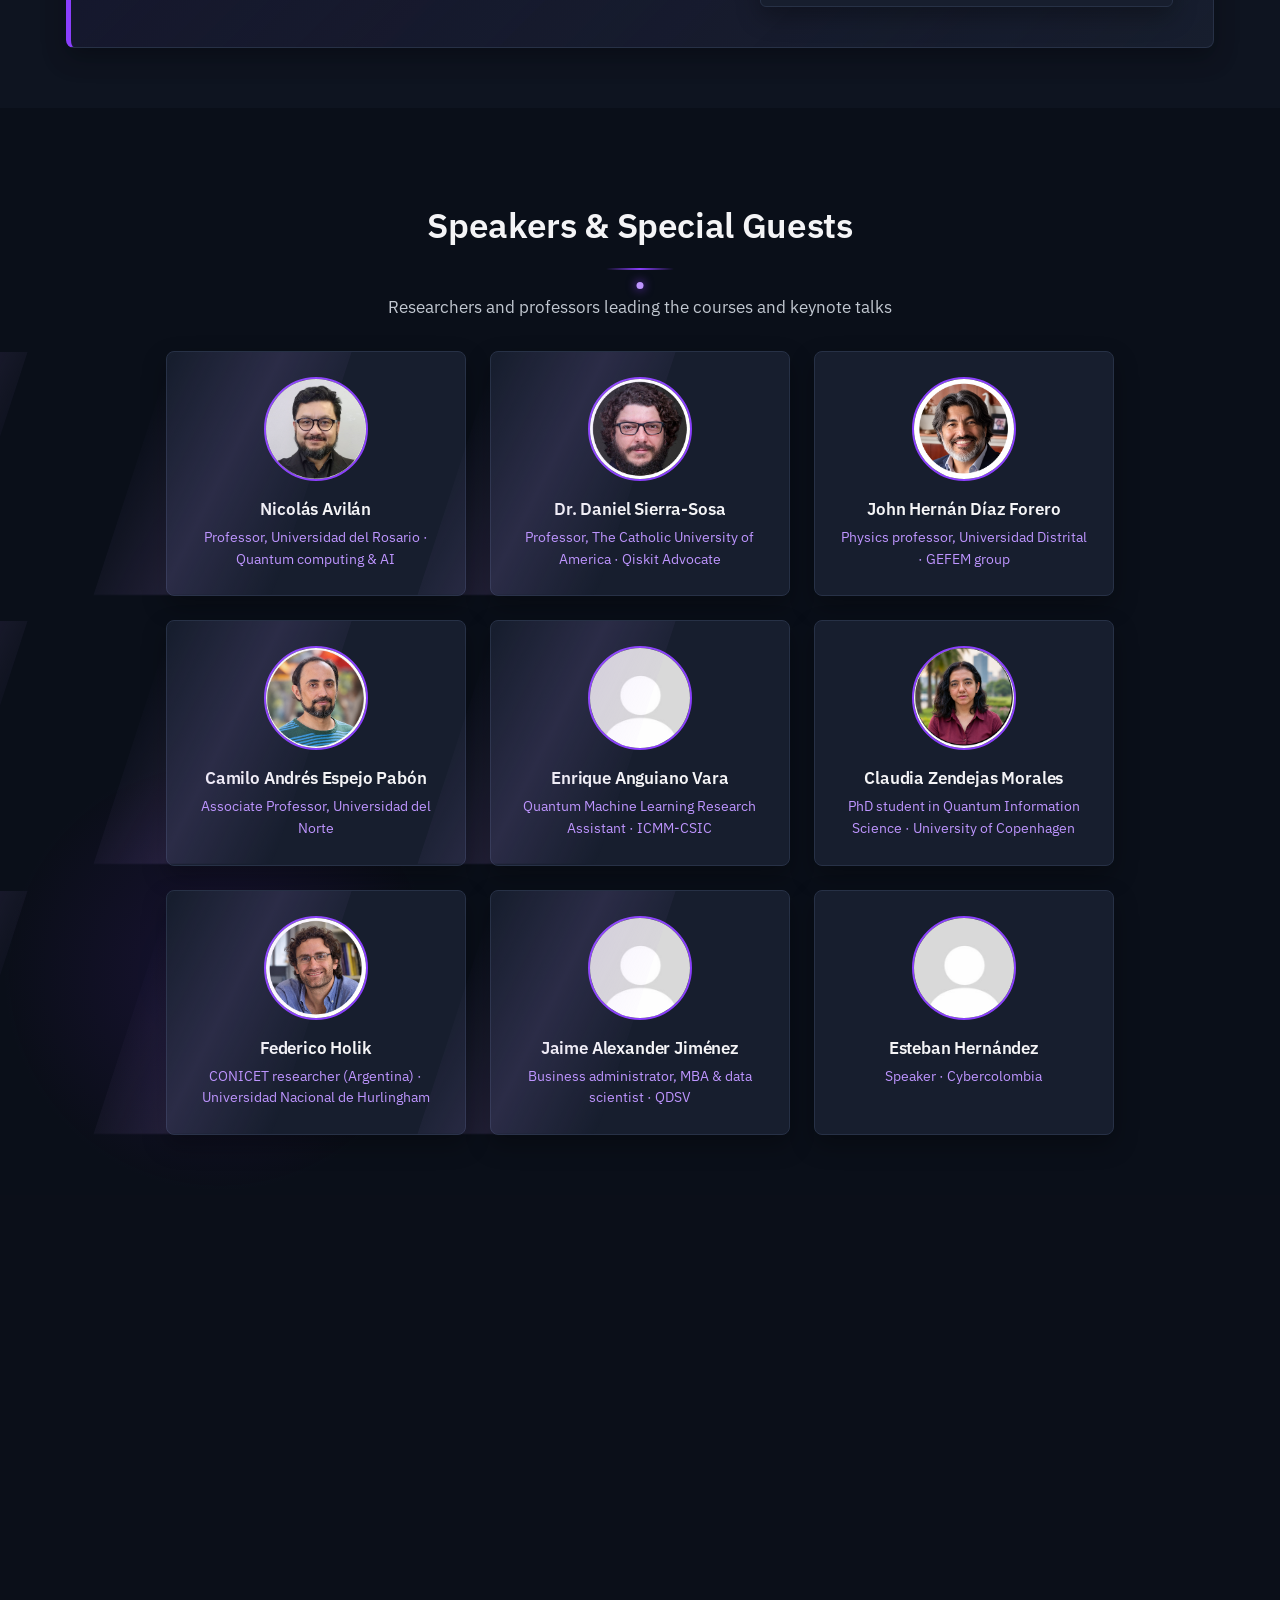
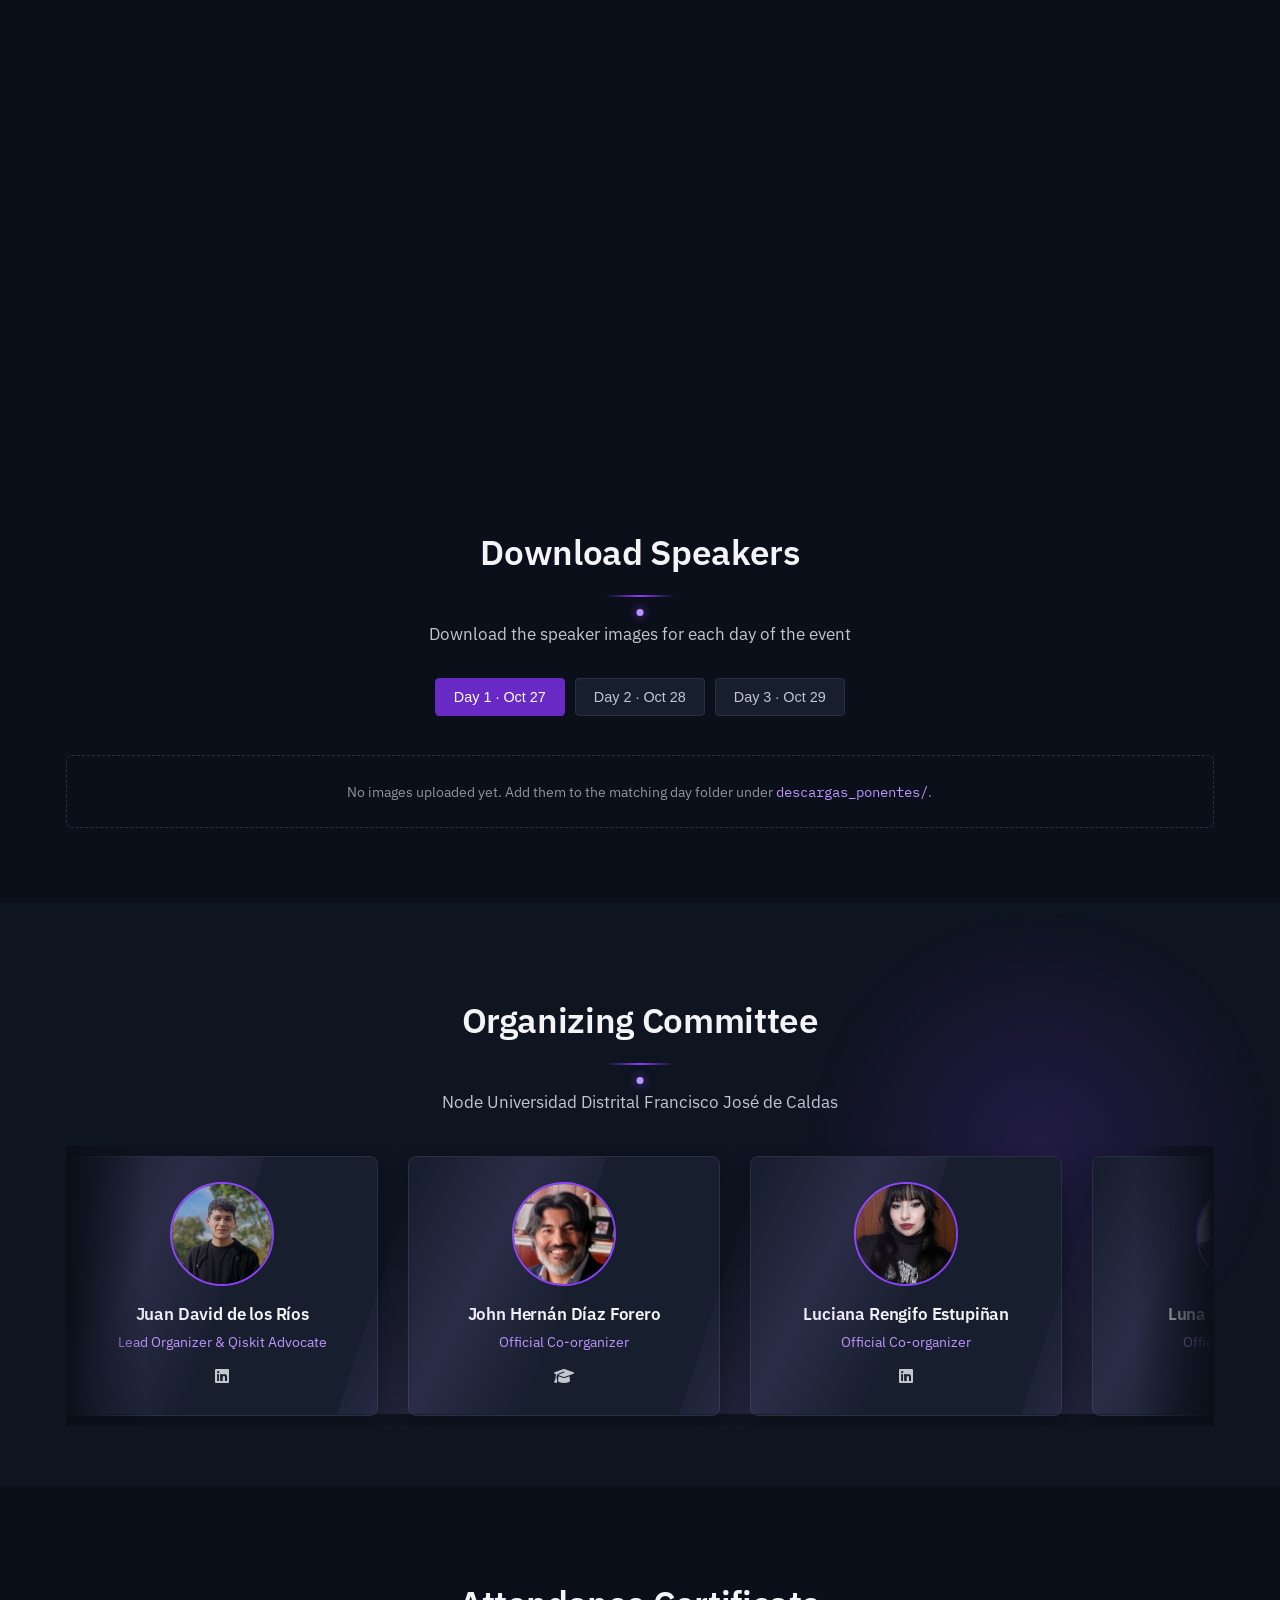
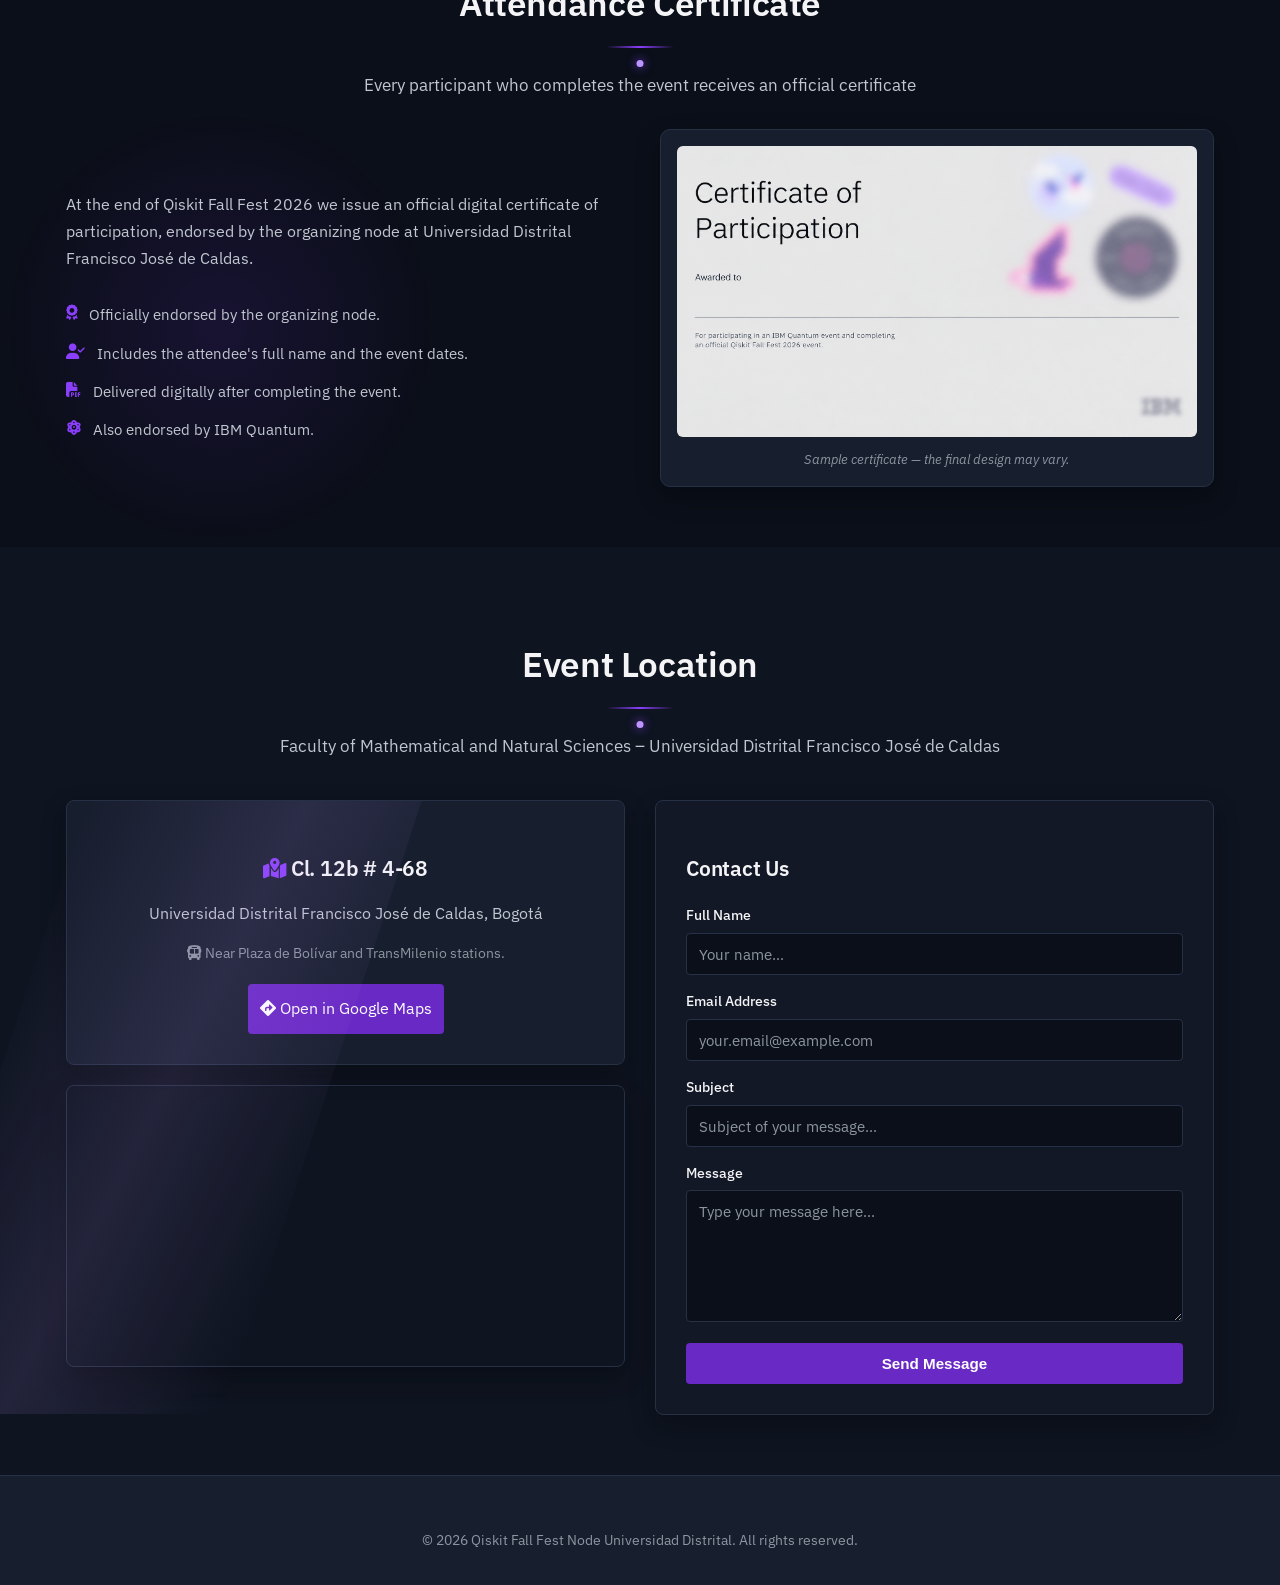
==== commit eb259a02: "Cuadrícula de ponentes con ajuste automático al ancho (auto-fit) en vez de 3 fijas" ====
--- a/index.html
+++ b/index.html
@@ -19,7 +19,7 @@
     <link rel="stylesheet" href="https://cdnjs.cloudflare.com/ajax/libs/font-awesome/6.4.0/css/all.min.css">
 
     <!-- Site styles (modular, see assets/css/) -->
-    <link rel="stylesheet" href="assets/css/main.css?v=17">
+    <link rel="stylesheet" href="assets/css/main.css?v=18">
 </head>
 
 <body>
@@ -1243,7 +1243,7 @@
 
             <!-- Cuadrícula de 3 ponentes por fila. Para añadir/editar un
                  ponente, copia un bloque <div class="speaker-card ...">. -->
-            <div class="people-grid people-grid-3 reveal">
+            <div class="people-grid reveal">
 
                 <!-- Nicolás Avilán -->
                 <div class="speaker-card event-card">
@@ -1362,7 +1362,7 @@
 
             <!-- Cuadrícula de 3 ponentes por fila. Para añadir/editar un
                  ponente, copia un bloque <div class="speaker-card ...">. -->
-            <div class="people-grid people-grid-3 reveal">
+            <div class="people-grid reveal">
 
                 <!-- Mateo Maldonado -->
                 <div class="speaker-card event-card">
@@ -2040,18 +2040,18 @@
 
     <!-- Site scripts (modular, see assets/js/). Order matters:
          config -> feature modules -> main (bootstrap). -->
-    <script src="assets/js/config.js?v=17"></script>
-    <script src="assets/js/i18n.js?v=17"></script>
-    <script src="assets/js/theme.js?v=17"></script>
-    <script src="assets/js/countdown.js?v=17"></script>
-    <script src="assets/js/schedule.js?v=17"></script>
+    <script src="assets/js/config.js?v=18"></script>
+    <script src="assets/js/i18n.js?v=18"></script>
+    <script src="assets/js/theme.js?v=18"></script>
+    <script src="assets/js/countdown.js?v=18"></script>
+    <script src="assets/js/schedule.js?v=18"></script>
     <!-- Visuals / animations (Canvas, self-initializing) -->
-    <script src="assets/js/quantum-field.js?v=17"></script>
-    <script src="assets/js/bloch-sphere.js?v=17"></script>
-    <script src="assets/js/quantum-circuit.js?v=17"></script>
-    <script src="assets/js/reveal.js?v=17"></script>
-    <script src="assets/js/counters.js?v=17"></script>
-    <script src="assets/js/main.js?v=17"></script>
+    <script src="assets/js/quantum-field.js?v=18"></script>
+    <script src="assets/js/bloch-sphere.js?v=18"></script>
+    <script src="assets/js/quantum-circuit.js?v=18"></script>
+    <script src="assets/js/reveal.js?v=18"></script>
+    <script src="assets/js/counters.js?v=18"></script>
+    <script src="assets/js/main.js?v=18"></script>
 
 </body>
 </html>
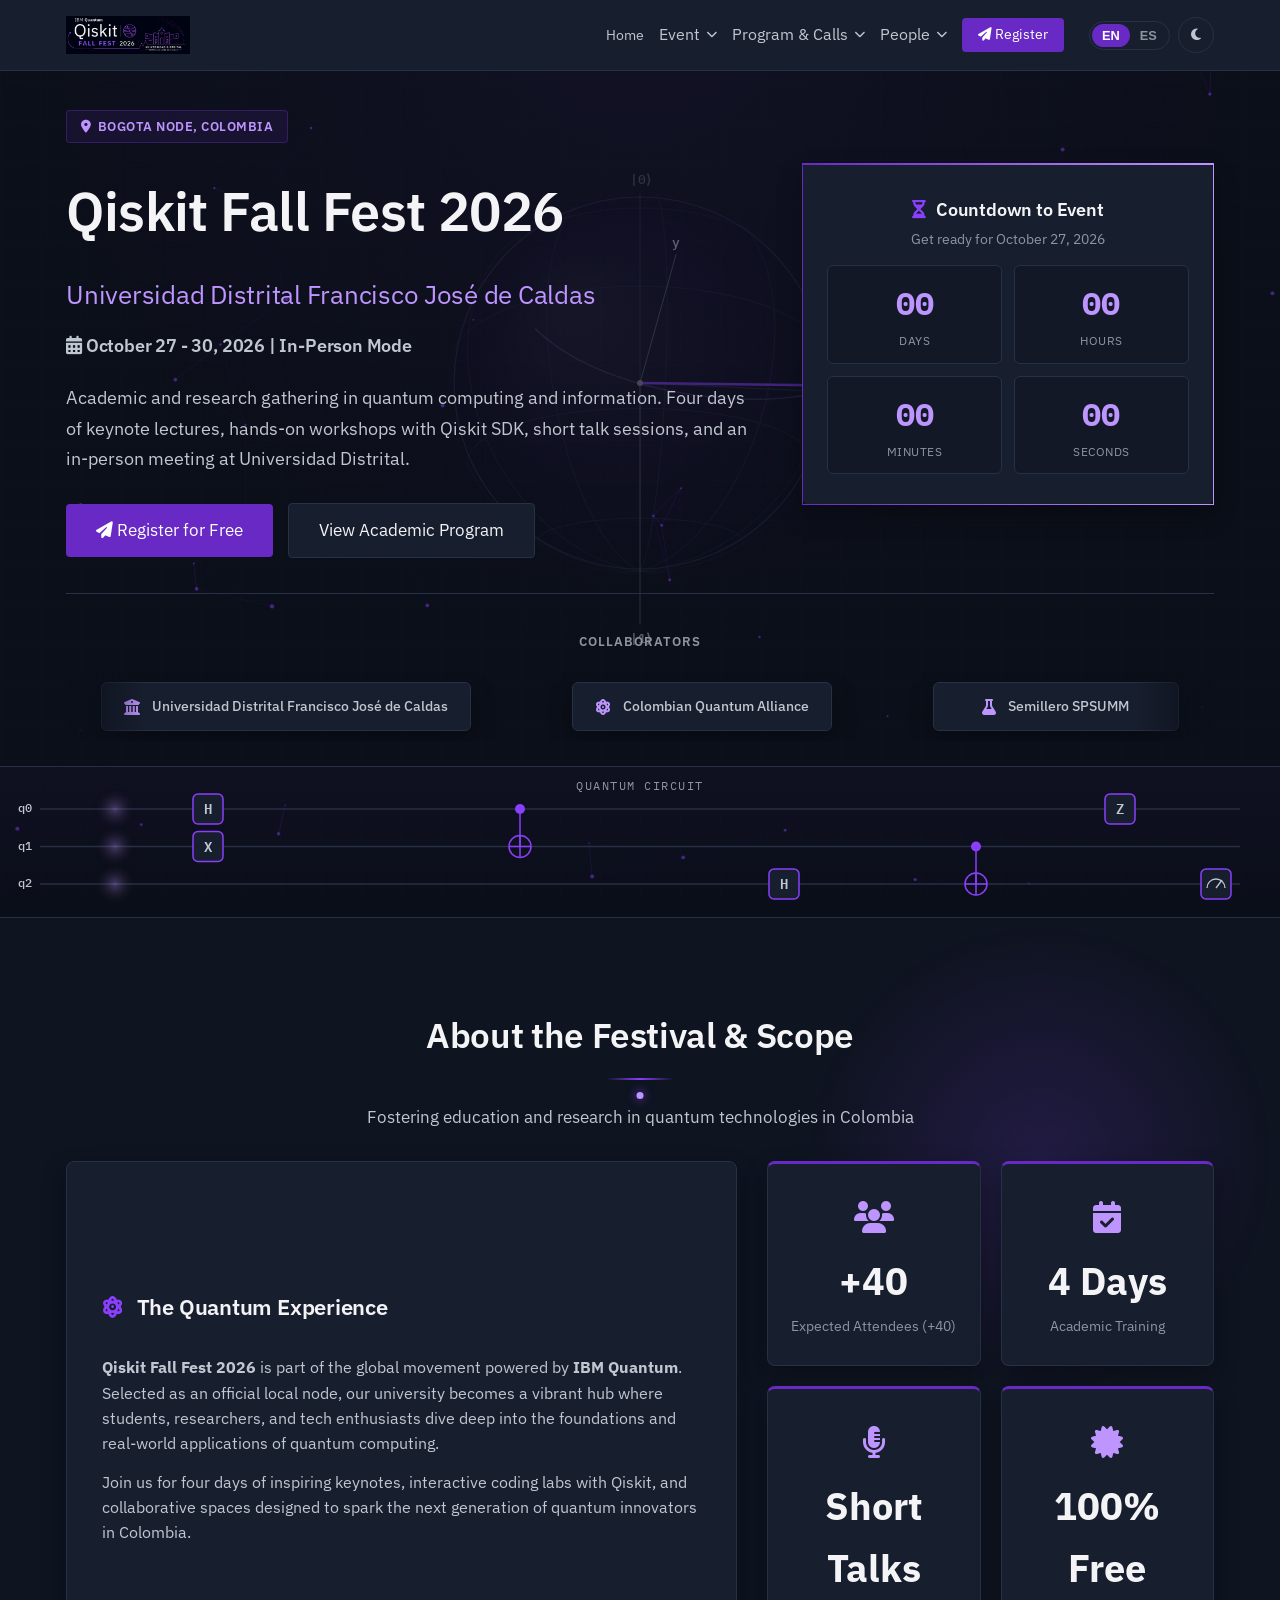
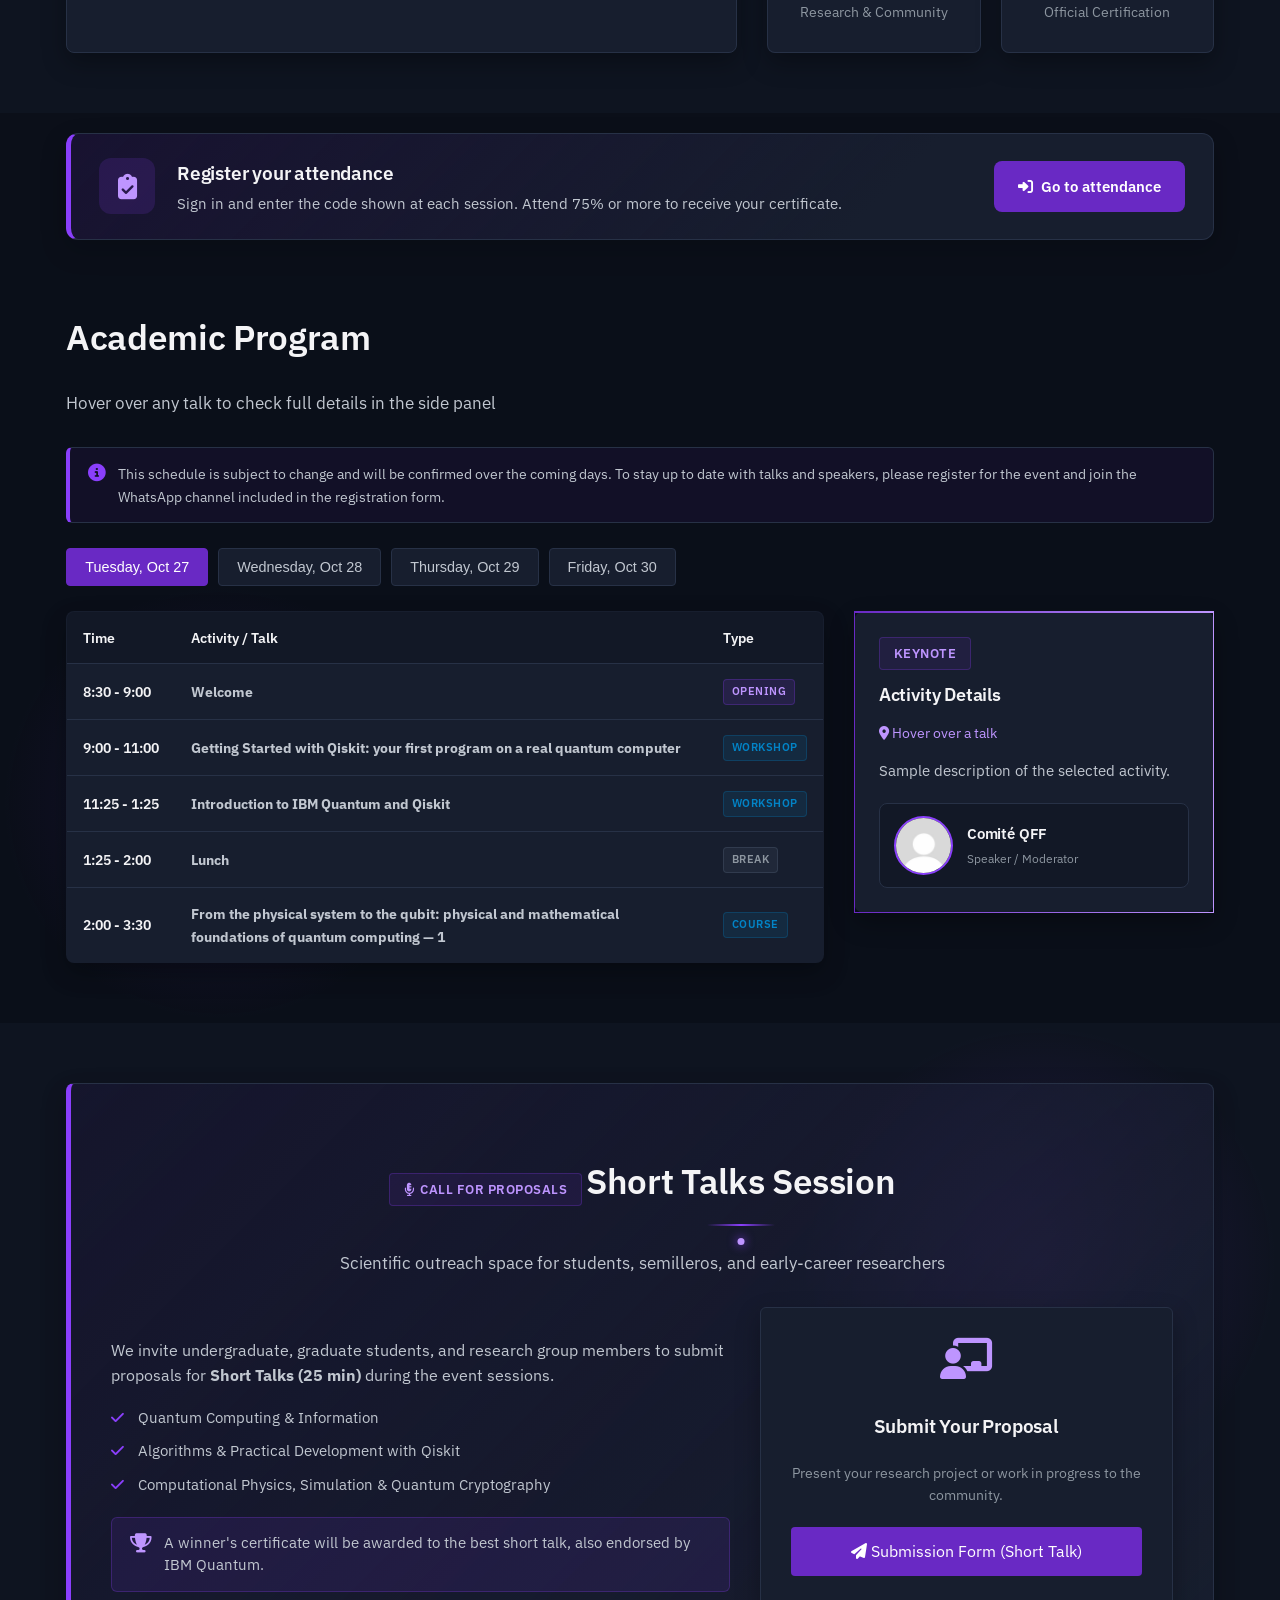
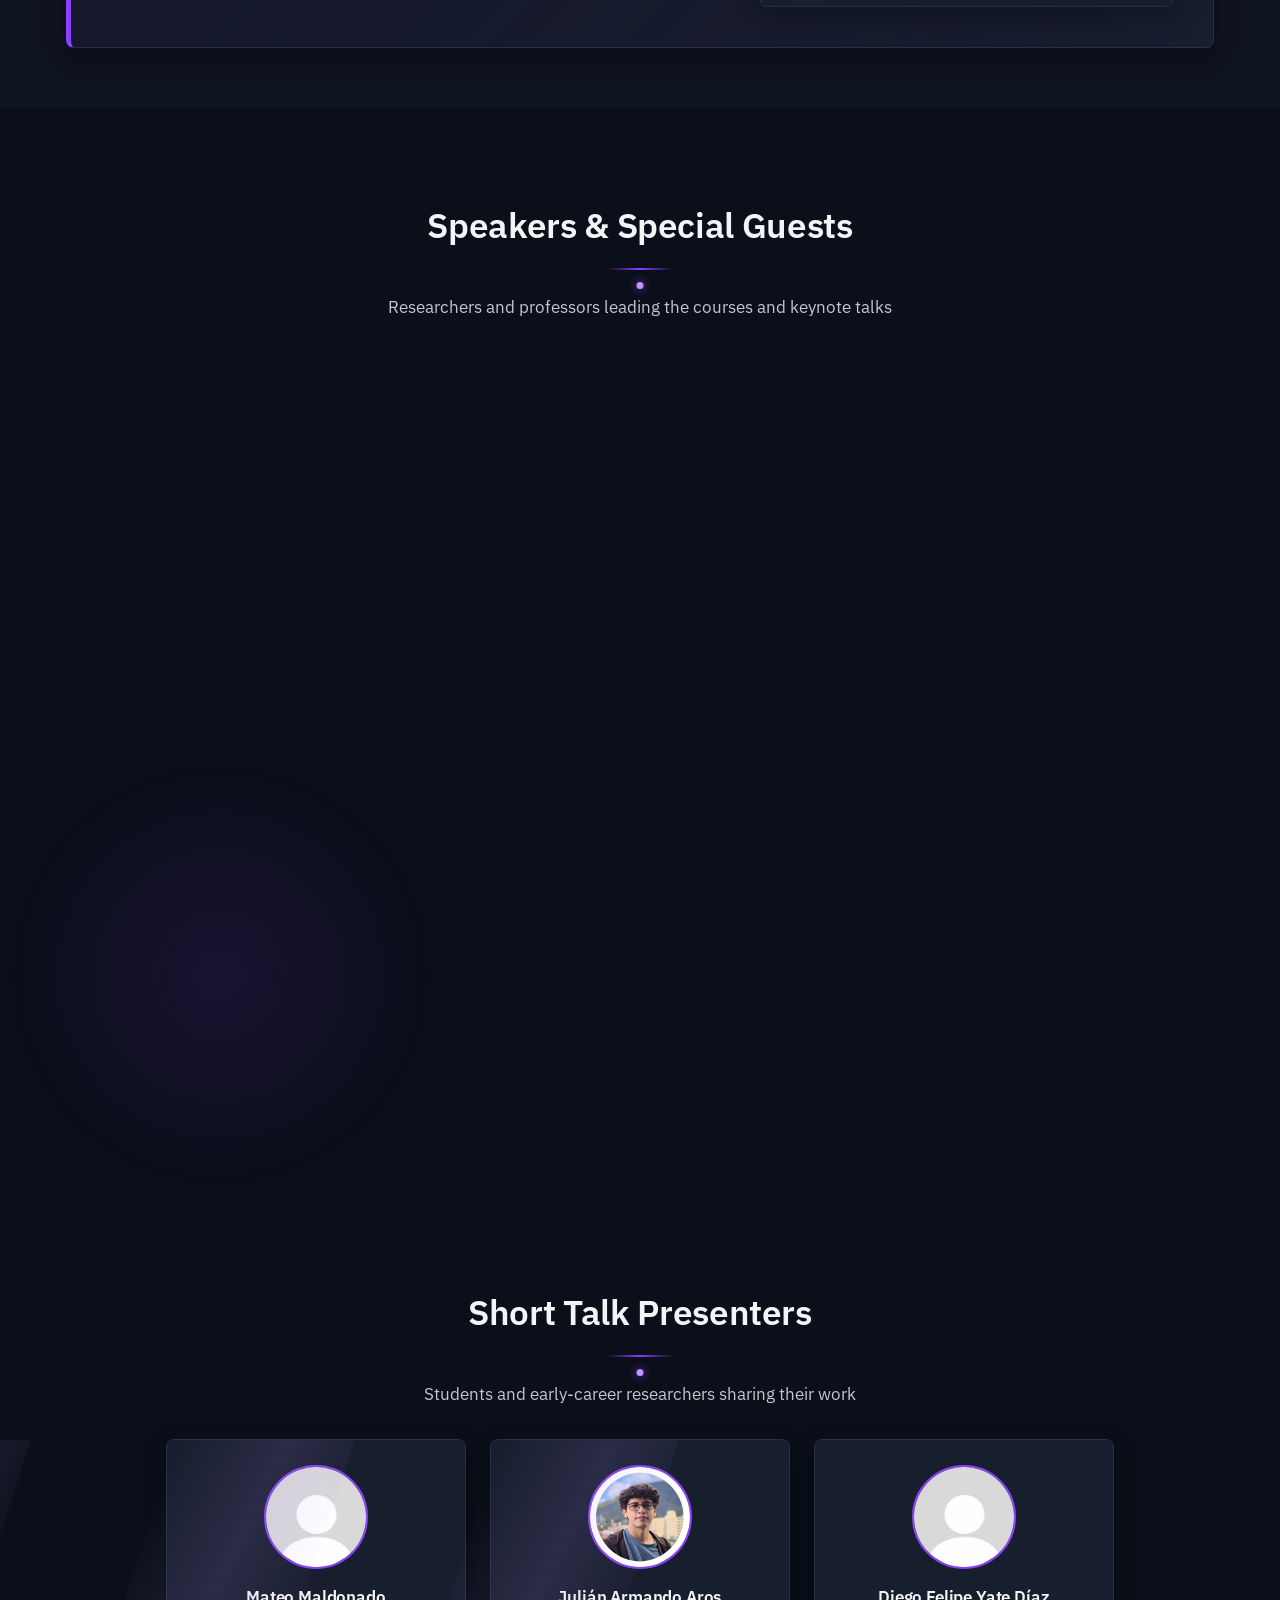
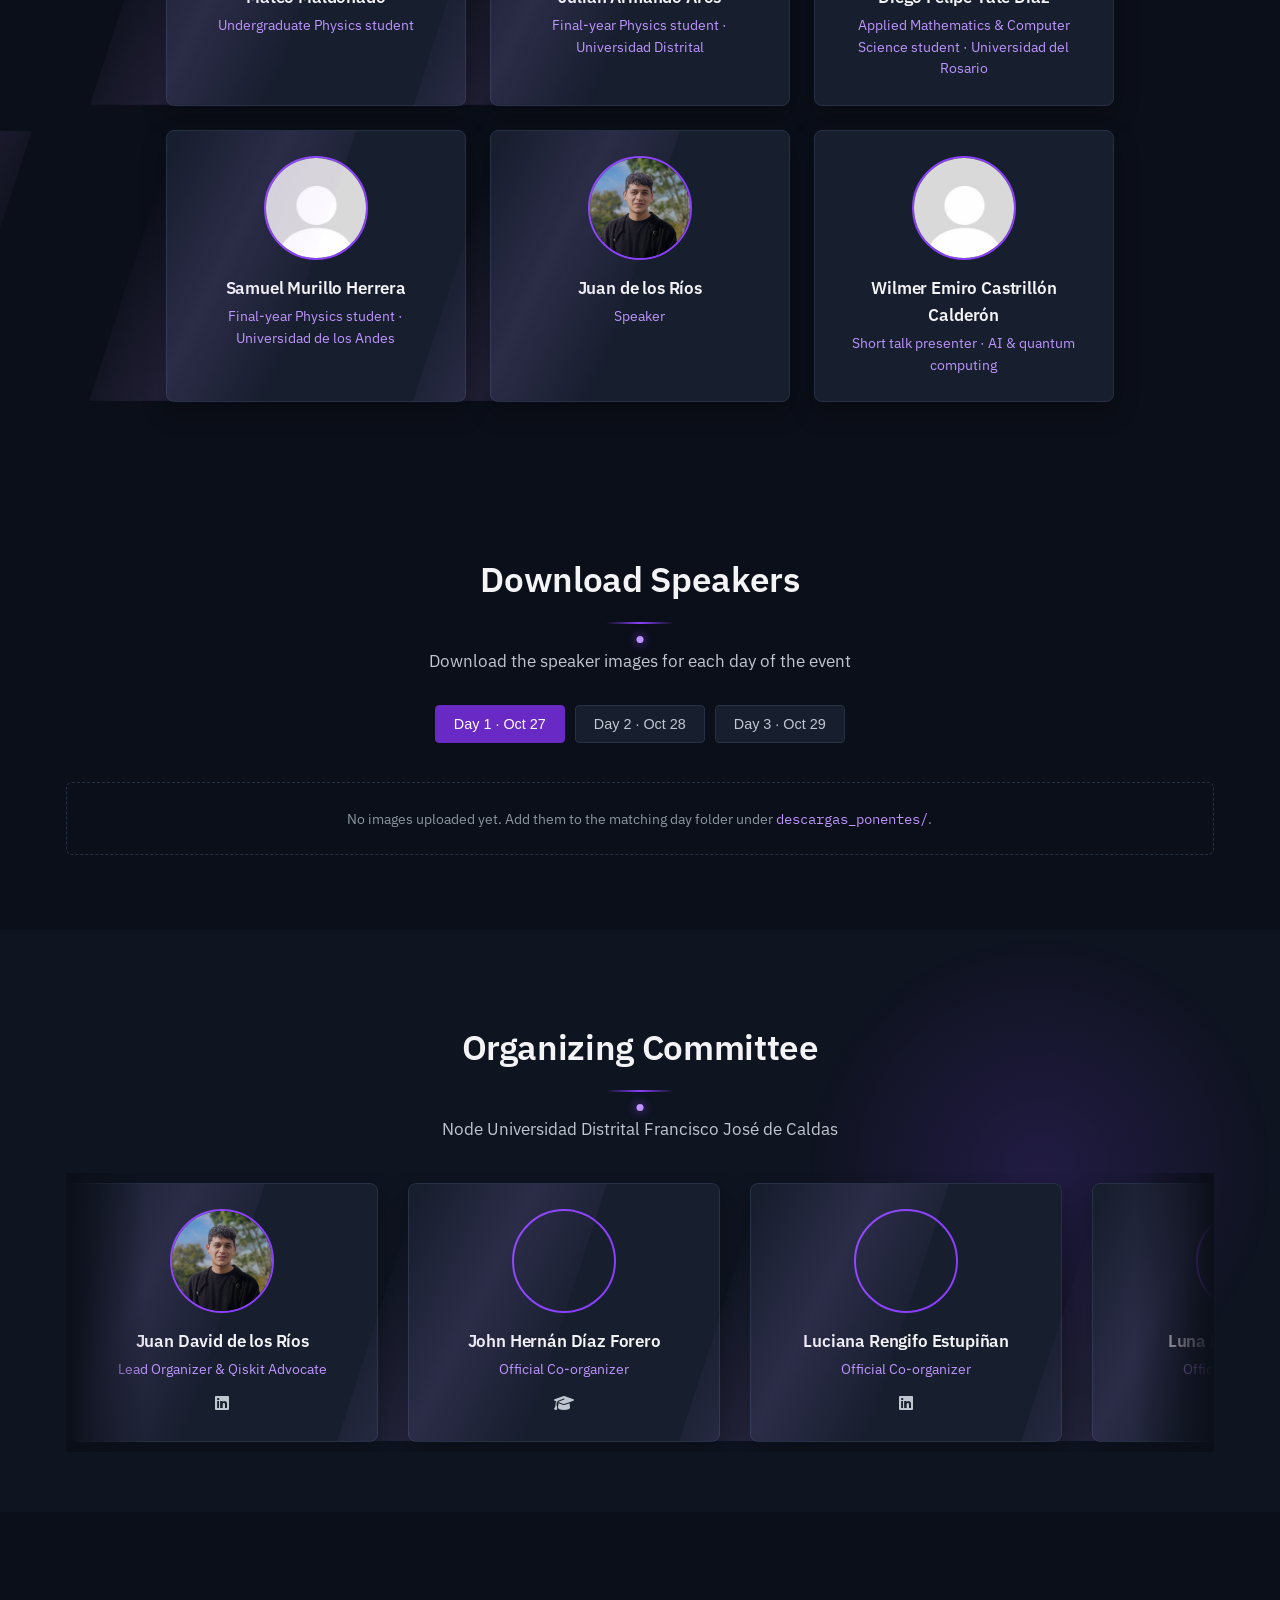
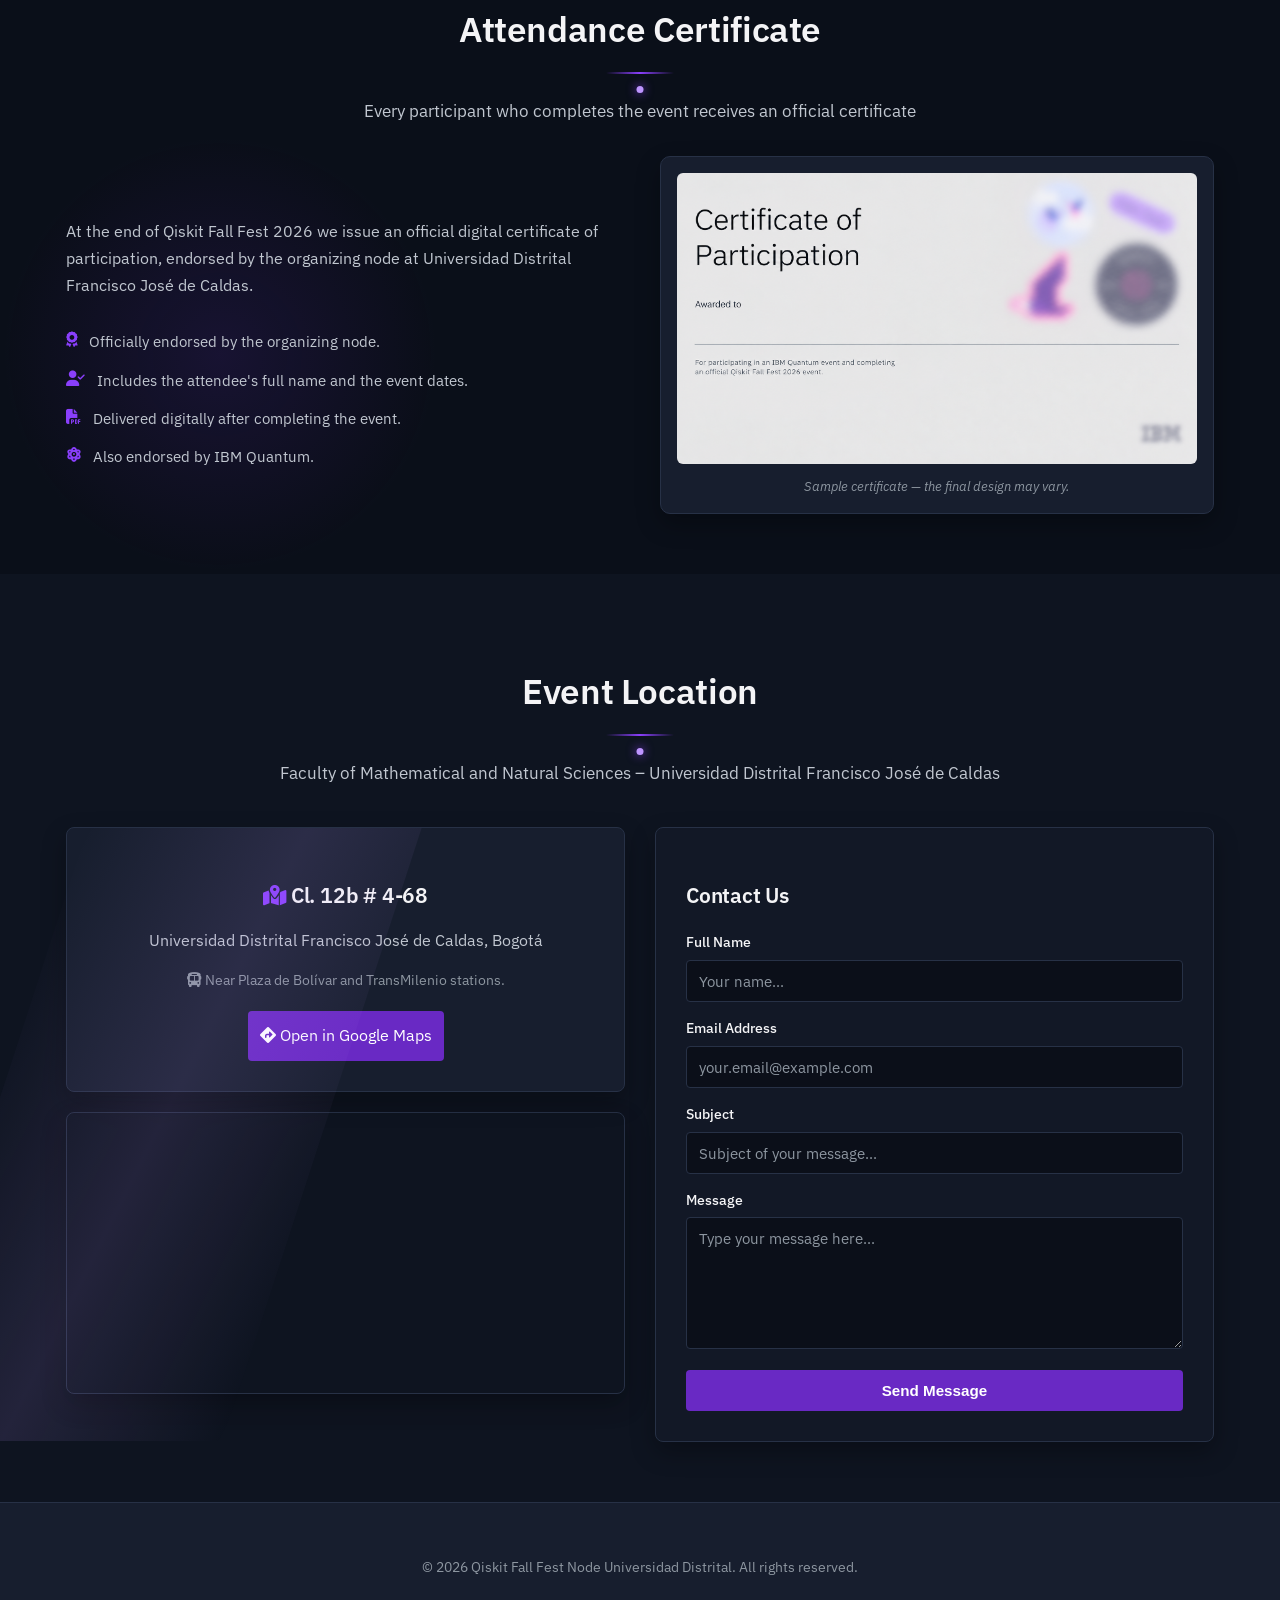
==== commit bf998d4f: "Actualizar cronograma final (intercambios, horarios día 3 y 4) y añadir ponente Wilmer Emiro Castril" ====
--- a/index.html
+++ b/index.html
@@ -19,7 +19,7 @@
     <link rel="stylesheet" href="https://cdnjs.cloudflare.com/ajax/libs/font-awesome/6.4.0/css/all.min.css">
 
     <!-- Site styles (modular, see assets/css/) -->
-    <link rel="stylesheet" href="assets/css/main.css?v=18">
+    <link rel="stylesheet" href="assets/css/main.css?v=19">
 </head>
 
 <body>
@@ -812,6 +812,13 @@
                                 </tr>
 
                                 <tr class="schedule-row"
+                                    onmouseenter="showSideDetails('desc-inter', 'tag-inter', '11:30 - 11:35', 'loc-na', 'Comité QFF', 'Org_team/ejemplo.jpg')">
+                                    <td>11:30 - 11:35</td>
+                                    <td><strong data-i18n="act-inter">Networking break</strong></td>
+                                    <td><span class="event-tag tag-break" data-i18n="tag-inter">Break</span></td>
+                                </tr>
+
+                                <tr class="schedule-row"
                                     onmouseenter="showSideDetails('desc-d2-enrique', 'tag-key', '11:35 - 12:55', 'loc-205', 'Enrique Anguiano Vara', 'Org_team/ejemplo.jpg')">
                                     <td>11:35 - 12:55</td>
                                     <td><strong data-i18n="act-d2-enrique">Quantum Algorithms for Quantum Chemistry</strong></td>
@@ -871,6 +878,13 @@
                                 </tr>
 
                                 <tr class="schedule-row"
+                                    onmouseenter="showSideDetails('desc-inter', 'tag-inter', '11:20 - 11:25', 'loc-na', 'Comité QFF', 'Org_team/ejemplo.jpg')">
+                                    <td>11:20 - 11:25</td>
+                                    <td><strong data-i18n="act-inter">Networking break</strong></td>
+                                    <td><span class="event-tag tag-break" data-i18n="tag-inter">Break</span></td>
+                                </tr>
+
+                                <tr class="schedule-row"
                                     onmouseenter="showSideDetails('desc-d3-federico', 'tag-key', '11:25 - 12:45', 'loc-azul', 'Federico Holik', 'img_ponentes/federico.png')">
                                     <td>11:25 - 12:45</td>
                                     <td><strong data-i18n="act-d3-federico">Benchmarking quantum computers via nonlocality</strong></td>
@@ -885,16 +899,23 @@
                                 </tr>
 
                                 <tr class="schedule-row"
-                                    onmouseenter="showSideDetails('desc-d3-juan', 'tag-key', '2:05 - 3:05', 'loc-azul', 'Juan de los Ríos', 'Org_team/Juan.png')">
-                                    <td>2:05 - 3:05</td>
-                                    <td><strong data-i18n="act-d3-juan">What if knowing more means knowing less?</strong></td>
-                                    <td><span class="event-tag tag-keynote" data-i18n="tag-key">Keynote</span></td>
-                                </tr>
-
-                                <tr class="schedule-row"
-                                    onmouseenter="showSideDetails('desc-d3-julian', 'tag-short', '3:10 - 3:35', 'loc-azul', 'Julián Aros', 'img_ponentes/julian_aros.png')">
+                                    onmouseenter="showSideDetails('desc-d3-juan', 'tag-short', '2:10 - 2:35', 'loc-azul', 'Juan de los Ríos', 'Org_team/Juan.png')">
+                                    <td>2:10 - 2:35</td>
+                                    <td><strong data-i18n="act-d3-juan">Quantum Random Walks as a Model of Quantum Computation</strong></td>
+                                    <td><span class="event-tag tag-talk" data-i18n="tag-short">Short Talk</span></td>
+                                </tr>
+
+                                <tr class="schedule-row"
+                                    onmouseenter="showSideDetails('desc-d3-julian', 'tag-short', '2:40 - 3:05', 'loc-azul', 'Julián Aros', 'img_ponentes/julian_aros.png')">
+                                    <td>2:40 - 3:05</td>
+                                    <td><strong data-i18n="act-d3-julian">Kagome lattice ground-state energy via VQE</strong></td>
+                                    <td><span class="event-tag tag-talk" data-i18n="tag-short">Short Talk</span></td>
+                                </tr>
+
+                                <tr class="schedule-row"
+                                    onmouseenter="showSideDetails('desc-d3-wilmer', 'tag-short', '3:10 - 3:35', 'loc-azul', 'Wilmer Emiro Castrillón Calderón', 'speakers/ejemplo.jpg')">
                                     <td>3:10 - 3:35</td>
-                                    <td><strong data-i18n="act-d3-julian">Kagome lattice ground-state energy via VQE</strong></td>
+                                    <td><strong data-i18n="act-d3-wilmer">Sales prediction with AI and quantum computing</strong></td>
                                     <td><span class="event-tag tag-talk" data-i18n="tag-short">Short Talk</span></td>
                                 </tr>
 
@@ -930,6 +951,13 @@
                                 </tr>
 
                                 <tr class="schedule-row"
+                                    onmouseenter="showSideDetails('desc-inter', 'tag-inter', '11:20 - 11:25', 'loc-na', 'Comité QFF', 'Org_team/ejemplo.jpg')">
+                                    <td>11:20 - 11:25</td>
+                                    <td><strong data-i18n="act-inter">Networking break</strong></td>
+                                    <td><span class="event-tag tag-break" data-i18n="tag-inter">Break</span></td>
+                                </tr>
+
+                                <tr class="schedule-row"
                                     onmouseenter="showSideDetails('desc-d4-esteban2', 'tag-key', '11:25 - 12:05', 'loc-azul', 'Esteban Hernández', 'Org_team/ejemplo.jpg')">
                                     <td>11:25 - 12:05</td>
                                     <td><strong data-i18n="act-d4-esteban2">Cybercolombia</strong></td>
@@ -948,6 +976,13 @@
                                     <td>1:25 - 2:45</td>
                                     <td><strong data-i18n="act-d4-jaime">QDSV: From the problem to quantum execution</strong></td>
                                     <td><span class="event-tag tag-keynote" data-i18n="tag-key">Keynote</span></td>
+                                </tr>
+
+                                <tr class="schedule-row"
+                                    onmouseenter="showSideDetails('desc-inter', 'tag-inter', '2:45 - 2:50', 'loc-na', 'Comité QFF', 'Org_team/ejemplo.jpg')">
+                                    <td>2:45 - 2:50</td>
+                                    <td><strong data-i18n="act-inter">Networking break</strong></td>
+                                    <td><span class="event-tag tag-break" data-i18n="tag-inter">Break</span></td>
                                 </tr>
 
                                 <tr class="schedule-row"
@@ -1407,6 +1442,15 @@
                     </div>
                     <h3 class="member-name">Juan de los Ríos</h3>
                     <p class="member-role" data-i18n="sp-juan-role">Speaker</p>
+                </div>
+
+                <!-- Wilmer Emiro Castrillón Calderón -->
+                <div class="speaker-card event-card">
+                    <div class="member-avatar-wrap">
+                        <img loading="lazy" decoding="async" class="member-avatar" src="speakers/ejemplo.jpg" alt="Wilmer Emiro Castrillón Calderón">
+                    </div>
+                    <h3 class="member-name">Wilmer Emiro Castrillón Calderón</h3>
+                    <p class="member-role" data-i18n="sp-wilmer-role">Short Talk Presenter</p>
                 </div>
 
             </div>
@@ -2040,18 +2084,18 @@
 
     <!-- Site scripts (modular, see assets/js/). Order matters:
          config -> feature modules -> main (bootstrap). -->
-    <script src="assets/js/config.js?v=18"></script>
-    <script src="assets/js/i18n.js?v=18"></script>
-    <script src="assets/js/theme.js?v=18"></script>
-    <script src="assets/js/countdown.js?v=18"></script>
-    <script src="assets/js/schedule.js?v=18"></script>
+    <script src="assets/js/config.js?v=19"></script>
+    <script src="assets/js/i18n.js?v=19"></script>
+    <script src="assets/js/theme.js?v=19"></script>
+    <script src="assets/js/countdown.js?v=19"></script>
+    <script src="assets/js/schedule.js?v=19"></script>
     <!-- Visuals / animations (Canvas, self-initializing) -->
-    <script src="assets/js/quantum-field.js?v=18"></script>
-    <script src="assets/js/bloch-sphere.js?v=18"></script>
-    <script src="assets/js/quantum-circuit.js?v=18"></script>
-    <script src="assets/js/reveal.js?v=18"></script>
-    <script src="assets/js/counters.js?v=18"></script>
-    <script src="assets/js/main.js?v=18"></script>
+    <script src="assets/js/quantum-field.js?v=19"></script>
+    <script src="assets/js/bloch-sphere.js?v=19"></script>
+    <script src="assets/js/quantum-circuit.js?v=19"></script>
+    <script src="assets/js/reveal.js?v=19"></script>
+    <script src="assets/js/counters.js?v=19"></script>
+    <script src="assets/js/main.js?v=19"></script>
 
 </body>
 </html>
